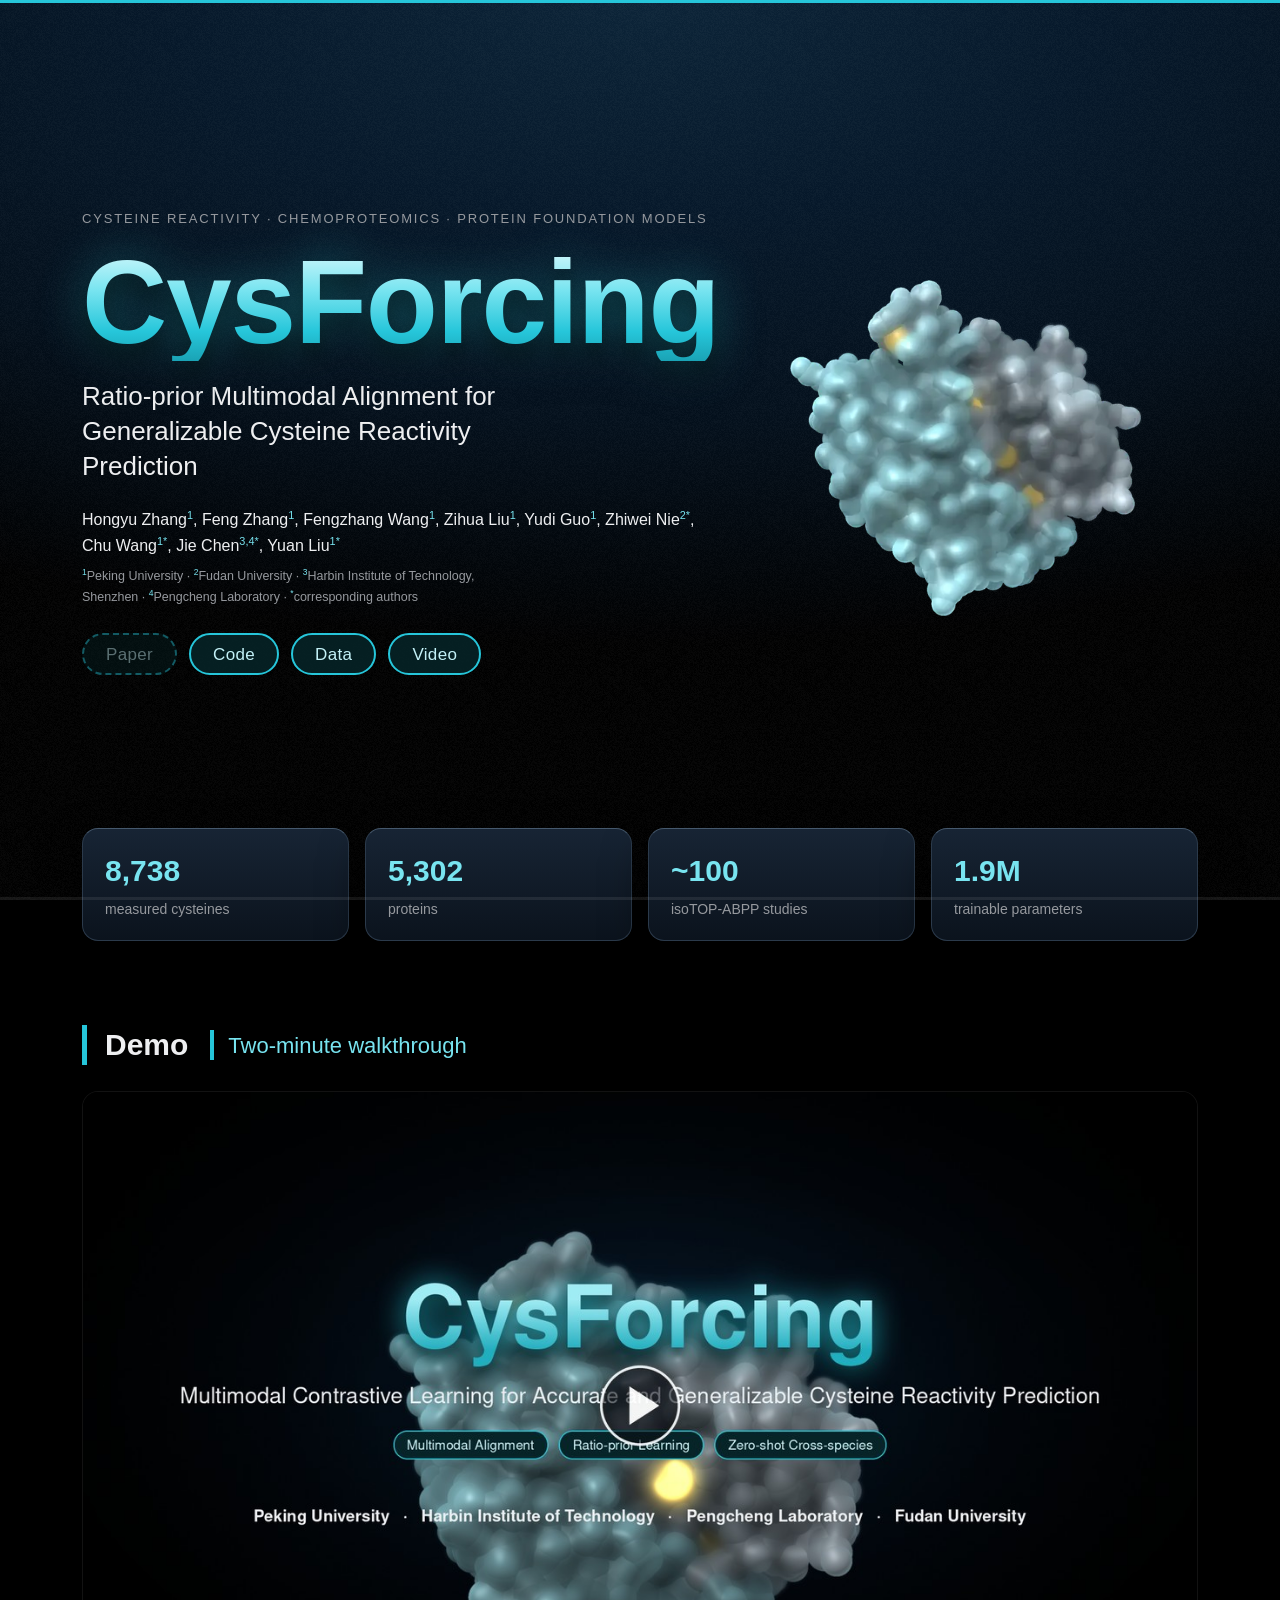
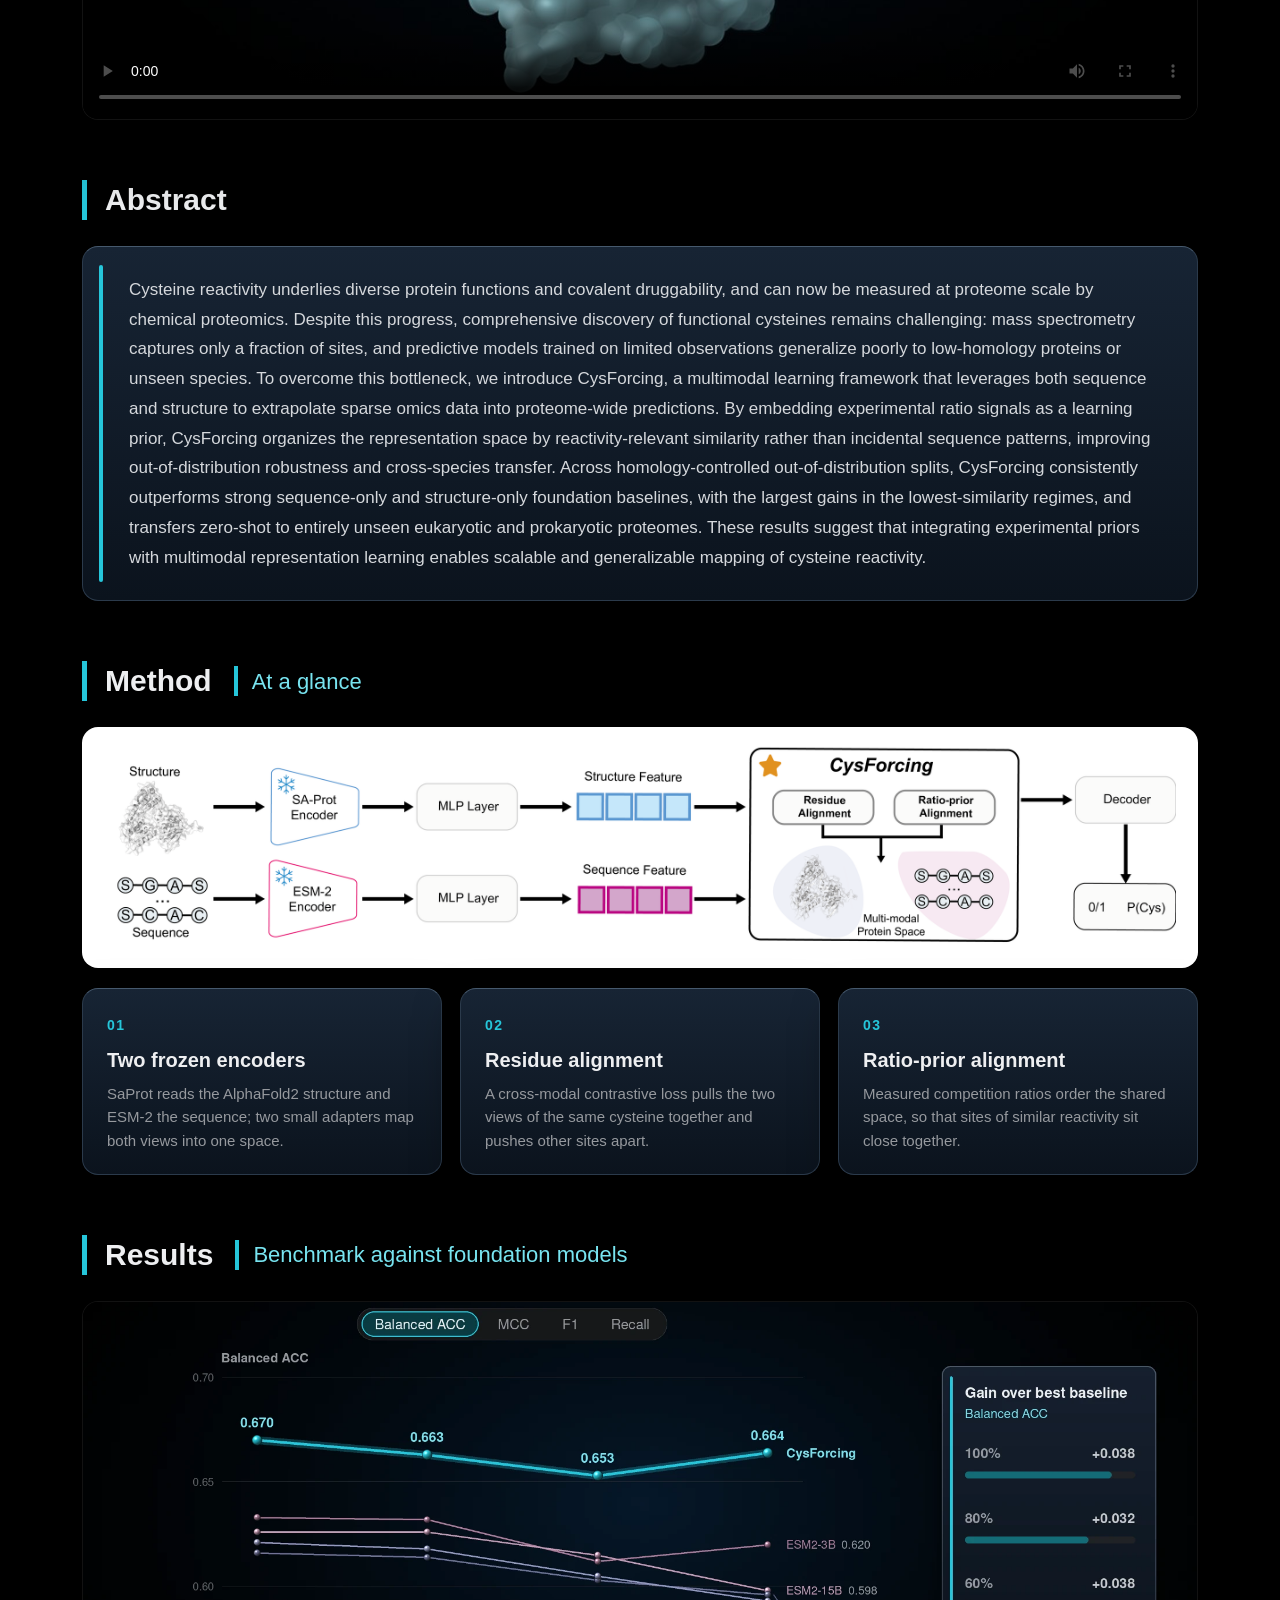
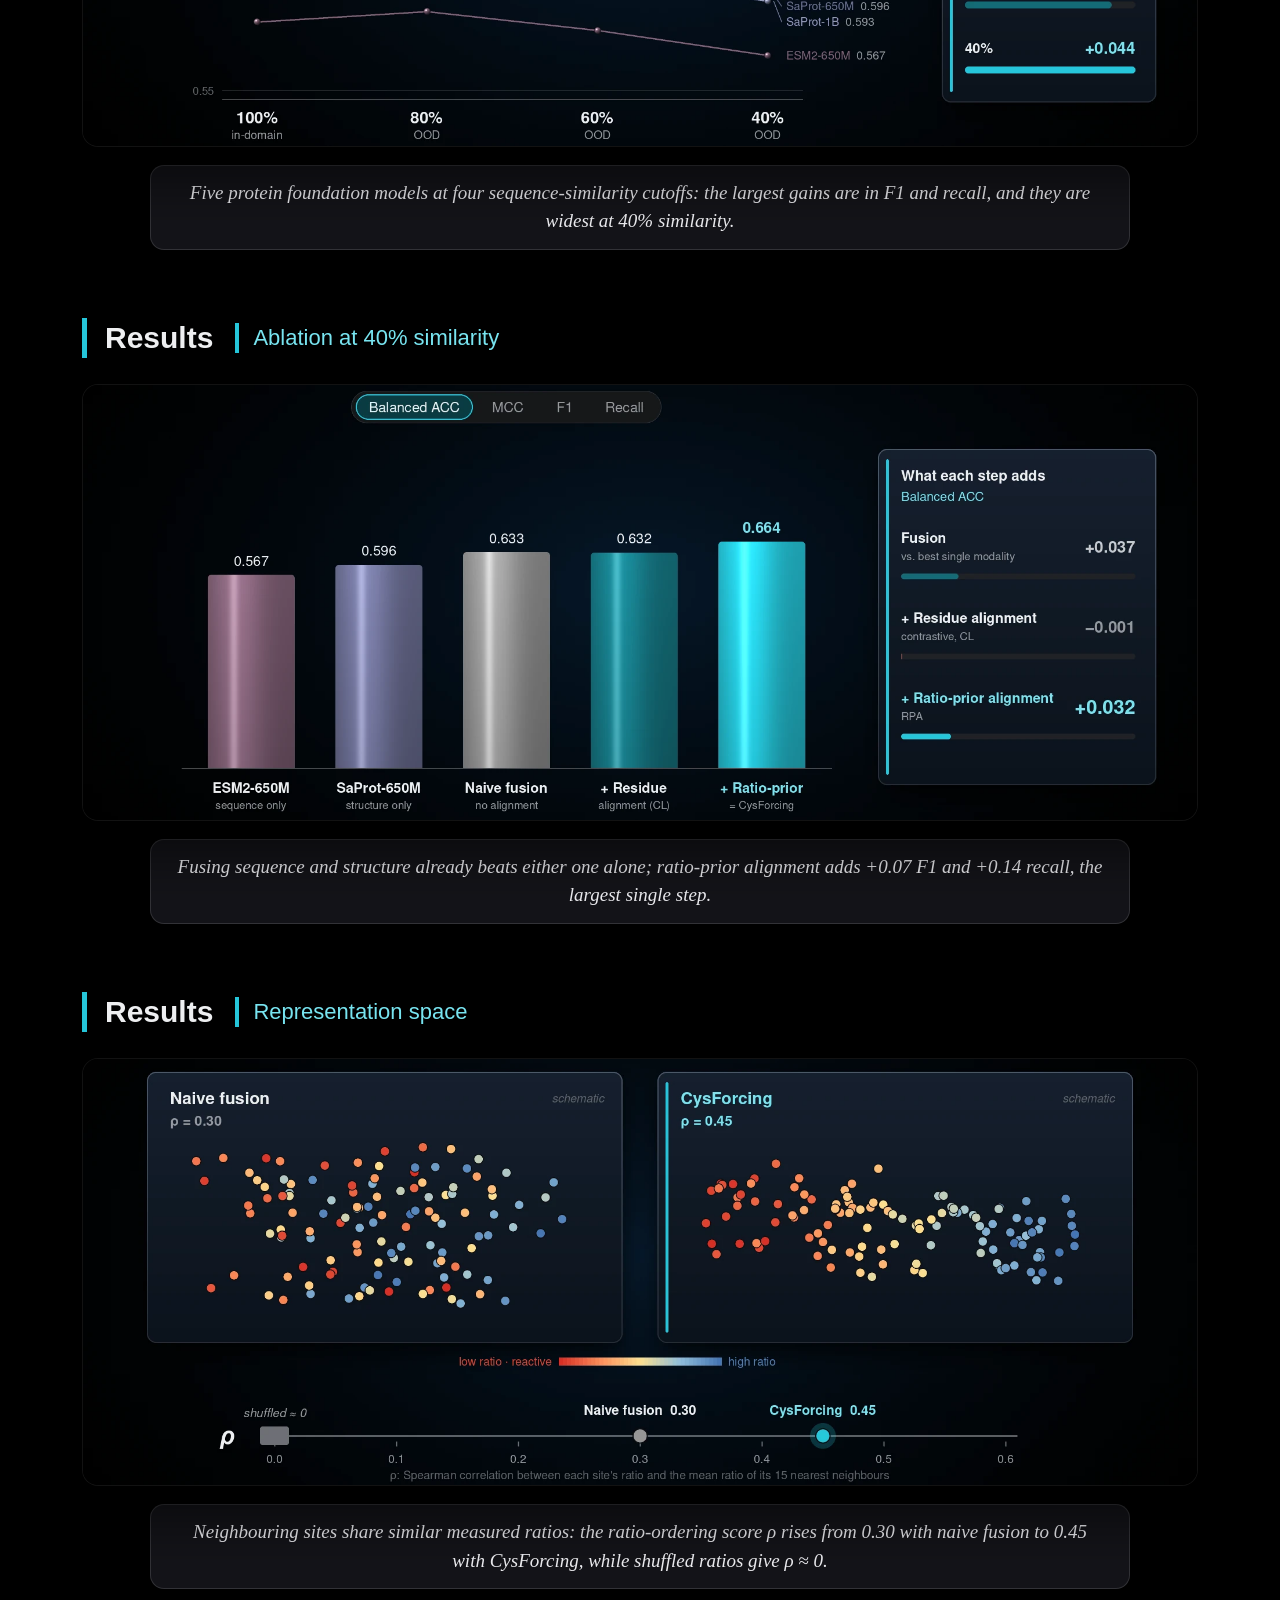
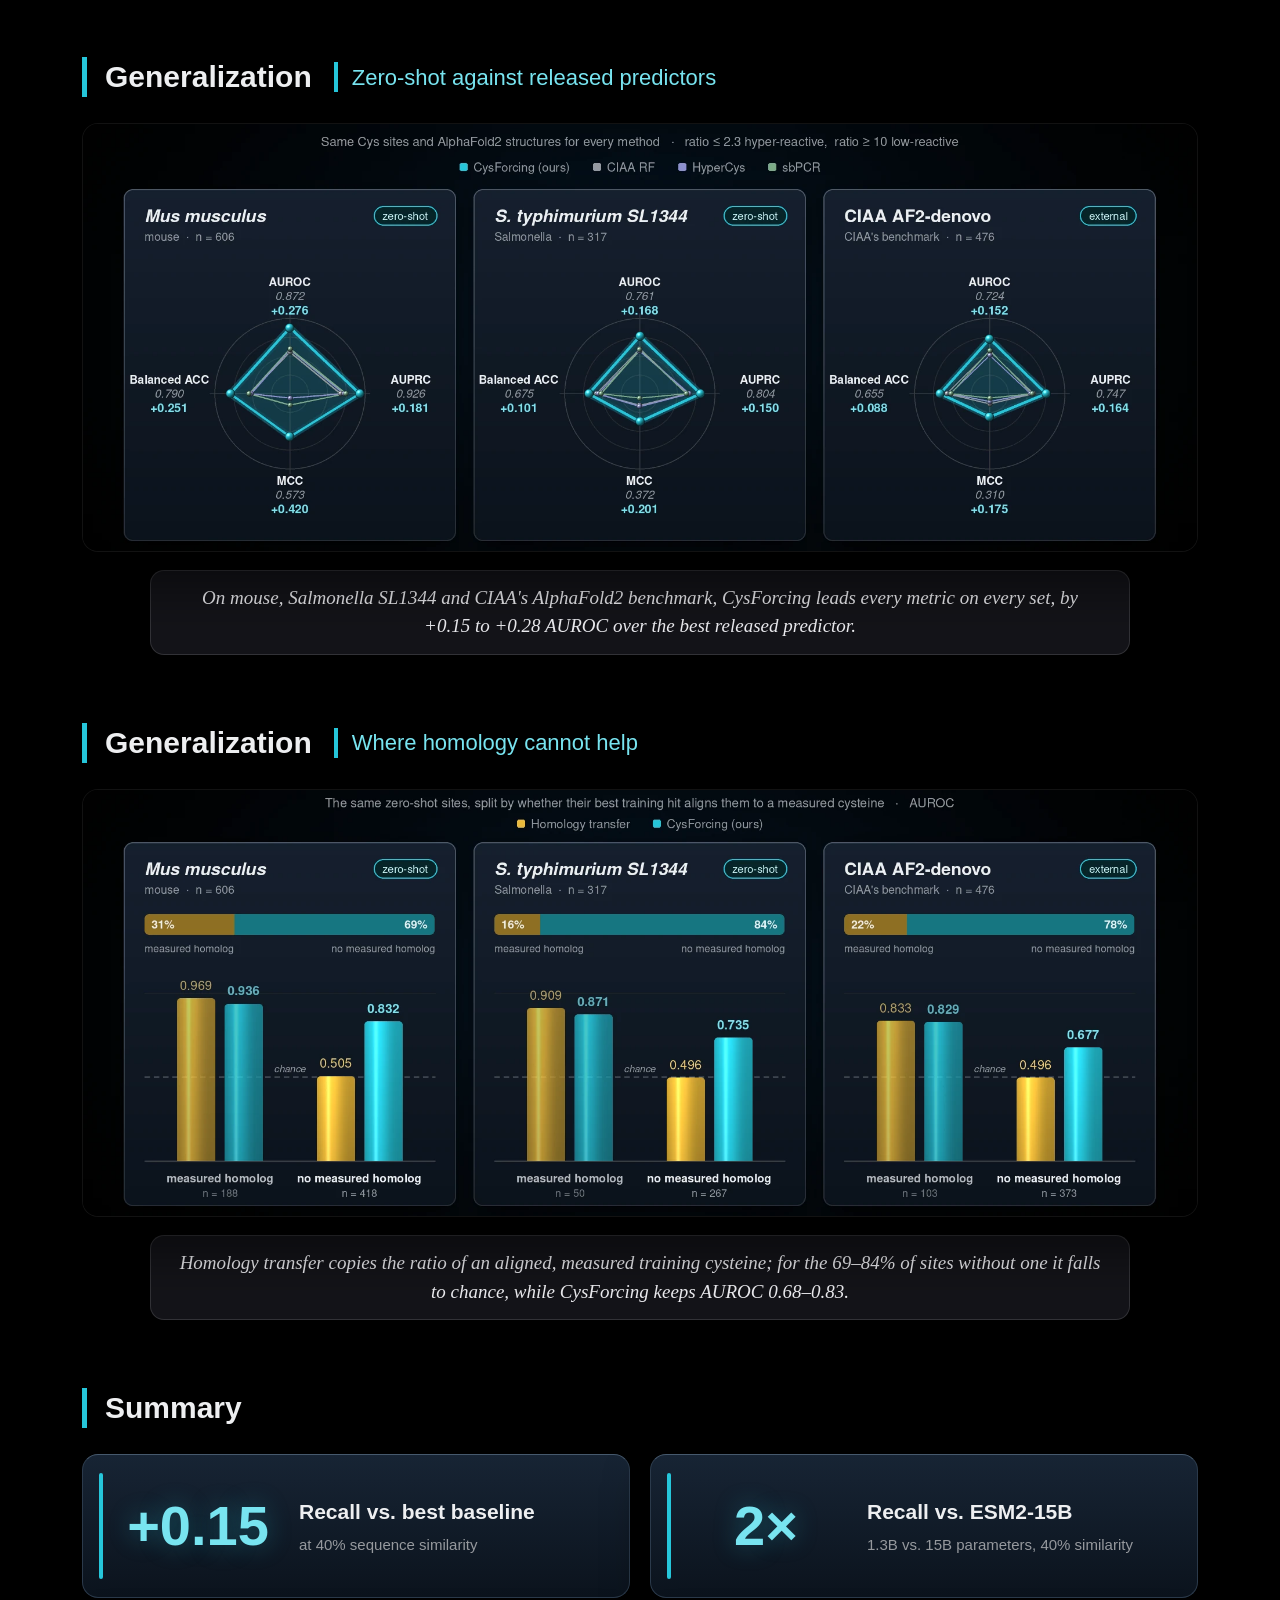
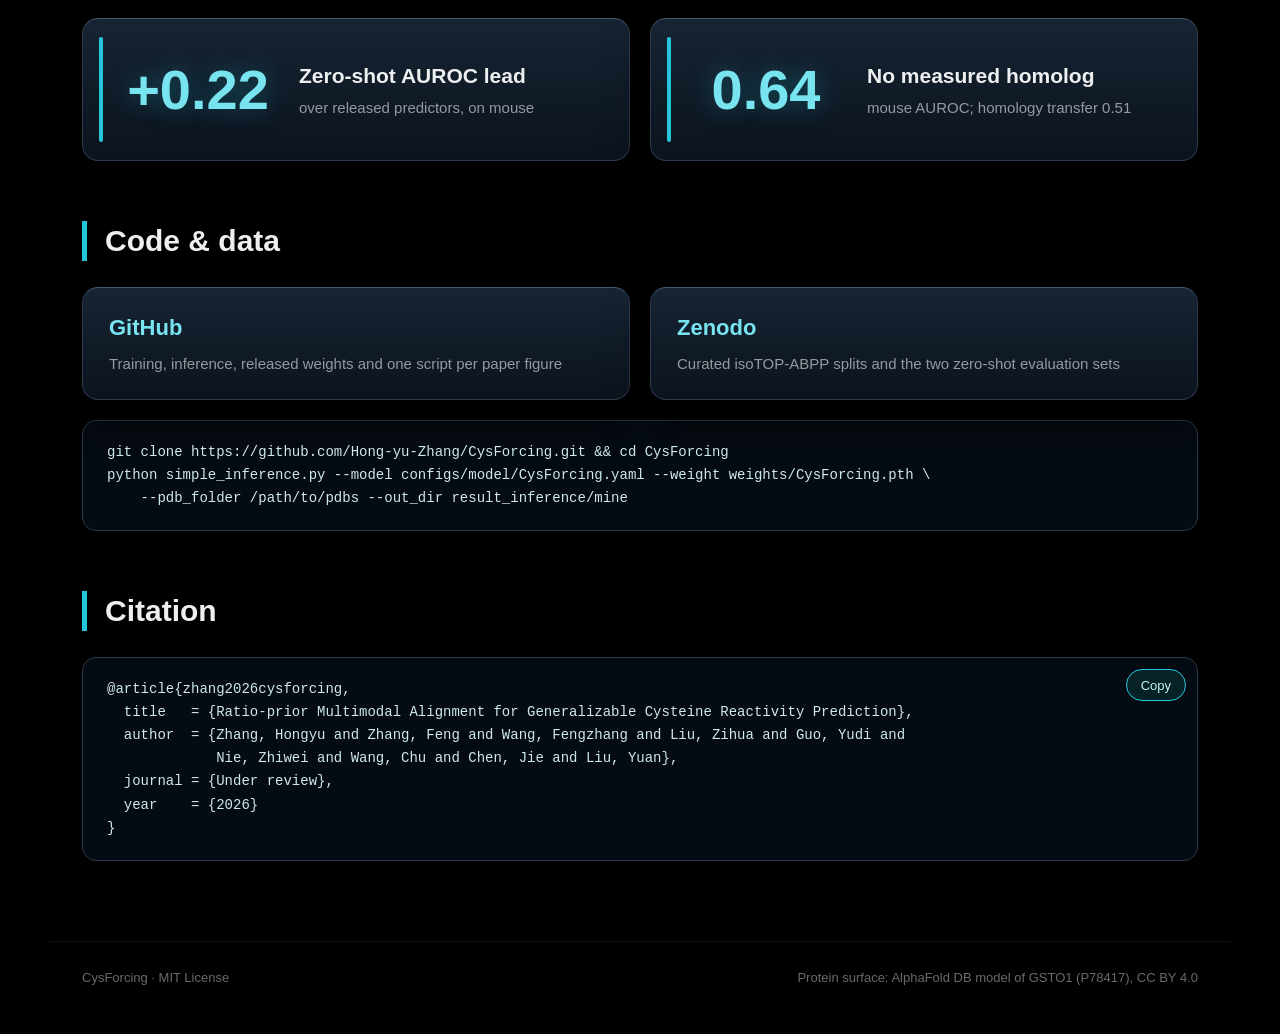
==== docs/index.html @ 42acc259 "Correct measured-site count (8,738) and document AF2 structures archive" ====
<!doctype html>
<html lang="en">
<head>
<meta charset="utf-8">
<meta name="viewport" content="width=device-width, initial-scale=1">
<title>CysForcing · Ratio-prior Multimodal Alignment for Generalizable Cysteine Reactivity Prediction</title>
<meta name="description" content="CysForcing predicts reactive cysteines from sequence and AlphaFold2 structure, using measured isoTOP-ABPP ratios as a prior on the representation space.">
<meta property="og:title" content="CysForcing">
<meta property="og:description" content="Ratio-prior multimodal alignment for generalizable cysteine reactivity prediction.">
<meta property="og:image" content="static/banner.png">
<meta name="theme-color" content="#06182a">
<link rel="icon" href="static/favicon.png">
<link rel="stylesheet" href="style.css">
<script>document.documentElement.classList.add("js")</script>
</head>
<body>
<div class="topline" aria-hidden="true"></div>
<div class="progress" aria-hidden="true"><span id="progress"></span></div>

<header class="hero">
  <div class="hero-text reveal">
    <p class="kicker">Cysteine reactivity · chemoproteomics · protein foundation models</p>
    <h1 class="title">CysForcing</h1>
    <p class="subtitle">Ratio-prior Multimodal Alignment for Generalizable Cysteine Reactivity Prediction</p>
    <p class="authors">Hongyu Zhang<sup>1</sup>, Feng Zhang<sup>1</sup>, Fengzhang Wang<sup>1</sup>, Zihua Liu<sup>1</sup>, Yudi Guo<sup>1</sup>, Zhiwei Nie<sup>2*</sup>, Chu Wang<sup>1*</sup>, Jie Chen<sup>3,4*</sup>, Yuan Liu<sup>1*</sup></p>
    <p class="affils"><sup>1</sup>Peking University · <sup>2</sup>Fudan University · <sup>3</sup>Harbin Institute of Technology, Shenzhen · <sup>4</sup>Pengcheng Laboratory · <sup>*</sup>corresponding authors</p>
    <nav class="pills" aria-label="Links">
      <span class="pill is-soon" title="Coming soon">Paper</span>
      <a class="pill" href="https://github.com/Hong-yu-Zhang/CysForcing">Code</a>
      <a class="pill" href="https://doi.org/10.5281/zenodo.XXXXXXX">Data</a>
      <a class="pill" href="#demo">Video</a>
    </nav>
  </div>
  <figure class="hero-protein">
    <picture>
      <source srcset="static/hero_still.png" media="(prefers-reduced-motion: reduce)">
      <img src="static/hero.webp" width="600" height="600"
           alt="Rotating AlphaFold2 protein surface whose cysteine sites light up one after another">
    </picture>
  </figure>
</header>

<section class="stats reveal" aria-label="Key numbers">
  <div><b>8,738</b><span>measured cysteines</span></div>
  <div><b>5,302</b><span>proteins</span></div>
  <div><b>~100</b><span>isoTOP-ABPP studies</span></div>
  <div><b>1.9M</b><span>trainable parameters</span></div>
</section>

<main>
  <section id="demo" class="block">
    <h2 class="shead"><span>Demo</span><em>Two-minute walkthrough</em></h2>
    <div class="screen reveal">
      <video controls preload="metadata" poster="static/demo_poster.jpg">
        <source src="static/demo.mp4" type="video/mp4">
      </video>
    </div>
  </section>

  <section id="abstract" class="block">
    <h2 class="shead"><span>Abstract</span></h2>
    <div class="panel prose reveal">
      <p>Cysteine reactivity underlies diverse protein functions and covalent druggability, and can now be measured at proteome scale by chemical proteomics. Despite this progress, comprehensive discovery of functional cysteines remains challenging: mass spectrometry captures only a fraction of sites, and predictive models trained on limited observations generalize poorly to low-homology proteins or unseen species. To overcome this bottleneck, we introduce CysForcing, a multimodal learning framework that leverages both sequence and structure to extrapolate sparse omics data into proteome-wide predictions. By embedding experimental ratio signals as a learning prior, CysForcing organizes the representation space by reactivity-relevant similarity rather than incidental sequence patterns, improving out-of-distribution robustness and cross-species transfer. Across homology-controlled out-of-distribution splits, CysForcing consistently outperforms strong sequence-only and structure-only foundation baselines, with the largest gains in the lowest-similarity regimes, and transfers zero-shot to entirely unseen eukaryotic and prokaryotic proteomes. These results suggest that integrating experimental priors with multimodal representation learning enables scalable and generalizable mapping of cysteine reactivity.</p>
    </div>
  </section>

  <section id="method" class="block">
    <h2 class="shead"><span>Method</span><em>At a glance</em></h2>
    <div class="paper-fig reveal"><img src="static/method.png" alt="CysForcing architecture: frozen SaProt and ESM-2 encoders, adapters, residue alignment and ratio-prior alignment, decoder" loading="lazy"></div>
    <div class="steps">
      <div class="panel step reveal"><b>01</b><h3>Two frozen encoders</h3><p>SaProt reads the AlphaFold2 structure and ESM-2 the sequence; two small adapters map both views into one space.</p></div>
      <div class="panel step reveal"><b>02</b><h3>Residue alignment</h3><p>A cross-modal contrastive loss pulls the two views of the same cysteine together and pushes other sites apart.</p></div>
      <div class="panel step reveal"><b>03</b><h3>Ratio-prior alignment</h3><p>Measured competition ratios order the shared space, so that sites of similar reactivity sit close together.</p></div>
    </div>
  </section>

  <section id="results" class="block">
    <h2 class="shead"><span>Results</span><em>Benchmark against foundation models</em></h2>
    <div class="screen tabs reveal" data-auto="4200">
      <img class="on" src="static/fig_bench_bacc.webp" alt="Balanced accuracy of six models at 100, 80, 60 and 40 percent similarity">
      <img src="static/fig_bench_mcc.webp" alt="MCC of six models at four similarity cutoffs">
      <img src="static/fig_bench_f1.webp" alt="F1 of six models at four similarity cutoffs">
      <img src="static/fig_bench_recall.webp" alt="Recall of six models at four similarity cutoffs">
      <button style="left:25.02%;width:10.54%;top:2.09%;height:5.75%" aria-label="Show balanced accuracy"></button>
      <button style="left:36.08%;width:5.23%;top:2.09%;height:5.75%" aria-label="Show MCC"></button>
      <button style="left:41.83%;width:3.85%;top:2.09%;height:5.75%" aria-label="Show F1"></button>
      <button style="left:46.20%;width:5.87%;top:2.09%;height:5.75%" aria-label="Show recall"></button>
    </div>
    <p class="caption reveal">Five protein foundation models at four sequence-similarity cutoffs: the largest gains are in F1 and recall, and they are widest at 40% similarity.</p>

    <h2 class="shead"><span>Results</span><em>Ablation at 40% similarity</em></h2>
    <div class="screen tabs reveal" data-auto="4200">
      <img class="on" src="static/fig_abl_steps_bacc.webp" alt="Ablation, balanced accuracy">
      <img src="static/fig_abl_steps_mcc.webp" alt="Ablation, MCC">
      <img src="static/fig_abl_steps_f1.webp" alt="Ablation, F1">
      <img src="static/fig_abl_steps_recall.webp" alt="Ablation, recall">
      <button style="left:24.50%;width:10.54%;top:2.13%;height:5.87%" aria-label="Show balanced accuracy"></button>
      <button style="left:35.56%;width:5.23%;top:2.13%;height:5.87%" aria-label="Show MCC"></button>
      <button style="left:41.30%;width:3.85%;top:2.13%;height:5.87%" aria-label="Show F1"></button>
      <button style="left:45.68%;width:5.87%;top:2.13%;height:5.87%" aria-label="Show recall"></button>
    </div>
    <p class="caption reveal">Fusing sequence and structure already beats either one alone; ratio-prior alignment adds +0.07 F1 and +0.14 recall, the largest single step.</p>

    <h2 class="shead"><span>Results</span><em>Representation space</em></h2>
    <div class="screen reveal"><img src="static/fig_latent.webp" alt="Schematic latent spaces of naive fusion and CysForcing coloured by reactivity ratio, with the ratio-ordering score" loading="lazy"></div>
    <p class="caption reveal">Neighbouring sites share similar measured ratios: the ratio-ordering score ρ rises from 0.30 with naive fusion to 0.45 with CysForcing, while shuffled ratios give ρ ≈ 0.</p>

    <h2 class="shead"><span>Generalization</span><em>Zero-shot against released predictors</em></h2>
    <div class="screen reveal"><img src="static/fig_zs_radar.webp" alt="Radar plots of AUROC, AUPRC, MCC and balanced accuracy for CysForcing, CIAA RF, HyperCys and sbPCR on three zero-shot sets" loading="lazy"></div>
    <p class="caption reveal">On mouse, Salmonella SL1344 and CIAA's AlphaFold2 benchmark, CysForcing leads every metric on every set, by +0.15 to +0.28 AUROC over the best released predictor.</p>

    <h2 class="shead"><span>Generalization</span><em>Where homology cannot help</em></h2>
    <div class="screen reveal"><img src="static/fig_zs_homology.webp" alt="AUROC of homology transfer and CysForcing on sites with and without a measured homolog" loading="lazy"></div>
    <p class="caption reveal">Homology transfer copies the ratio of an aligned, measured training cysteine; for the 69–84% of sites without one it falls to chance, while CysForcing keeps AUROC 0.68–0.83.</p>

    <h2 class="shead"><span>Summary</span></h2>
    <div class="cards">
      <div class="panel card reveal"><b data-to="0.20" data-dec="2" data-pre="+">+0.20</b><div><h3>Recall vs. best baseline</h3><p>at 40% sequence similarity</p></div></div>
      <div class="panel card reveal"><b data-to="2" data-dec="0" data-post="×">2×</b><div><h3>Recall vs. ESM2-15B</h3><p>1.3B vs. 15B parameters, 40% similarity</p></div></div>
      <div class="panel card reveal"><b data-to="0.28" data-dec="2" data-pre="+">+0.28</b><div><h3>Zero-shot AUROC lead</h3><p>over released predictors, on mouse</p></div></div>
      <div class="panel card reveal"><b data-to="0.83" data-dec="2">0.83</b><div><h3>No measured homolog</h3><p>mouse AUROC; homology transfer 0.51</p></div></div>
    </div>
  </section>

  <section id="code" class="block">
    <h2 class="shead"><span>Code &amp; data</span></h2>
    <div class="links">
      <a class="panel link reveal" href="https://github.com/Hong-yu-Zhang/CysForcing"><b>GitHub</b><span>Training, inference, released weights and one script per paper figure</span></a>
      <a class="panel link reveal" href="https://doi.org/10.5281/zenodo.XXXXXXX"><b>Zenodo</b><span>Curated isoTOP-ABPP splits and the two zero-shot evaluation sets</span></a>
    </div>
    <pre class="code reveal"><code>git clone https://github.com/Hong-yu-Zhang/CysForcing.git &amp;&amp; cd CysForcing
python simple_inference.py --model configs/model/CysForcing.yaml --weight weights/CysForcing.pth \
    --pdb_folder /path/to/pdbs --out_dir result_inference/mine</code></pre>
  </section>

  <section id="citation" class="block">
    <h2 class="shead"><span>Citation</span></h2>
    <div class="bib reveal">
      <button class="copy" type="button" data-copy="#bibtex">Copy</button>
<pre id="bibtex">@article{zhang2026cysforcing,
  title   = {Ratio-prior Multimodal Alignment for Generalizable Cysteine Reactivity Prediction},
  author  = {Zhang, Hongyu and Zhang, Feng and Wang, Fengzhang and Liu, Zihua and Guo, Yudi and
             Nie, Zhiwei and Wang, Chu and Chen, Jie and Liu, Yuan},
  journal = {Under review},
  year    = {2026}
}</pre>
    </div>
  </section>
</main>

<footer class="foot">
  <span>CysForcing · MIT License</span>
  <span>Protein surface: AlphaFold DB model of GSTO1 (P78417), CC BY 4.0</span>
</footer>

<script src="main.js"></script>
</body>
</html>
---- docs/style.css ----
:root {
  --accent: #26c6da;
  --accent-hi: #78e4f0;
  --stage: #06182a;
  --panel-top: #172434;
  --panel-bot: #0b131d;
  --line: #2b3a4b;
  --line-hi: #46596d;
  --white: #eeeff1;
  --gray: #96999e;
  --gray-d: #66696e;
  --sans: "Helvetica Neue", Helvetica, Arial, "Nimbus Sans", sans-serif;
  --serif: Georgia, Gelasio, "Times New Roman", serif;
  --mono: ui-monospace, SFMono-Regular, Menlo, Consolas, monospace;
  --maxw: 1180px;
}

* { box-sizing: border-box; }
html { scroll-behavior: smooth; }
body {
  margin: 0;
  color: var(--white);
  font: 17px/1.6 var(--sans);
  background: #000 radial-gradient(130% 85% at 50% 0%, #0c2438 0%, var(--stage) 28%, #04101c 55%, #000 85%) fixed;
  -webkit-font-smoothing: antialiased;
}
body::before {   /* grain, as the video dithers its gradients */
  content: "";
  position: fixed;
  inset: 0;
  pointer-events: none;
  background: url(static/grain.png);
  opacity: .35;
}
a { color: var(--accent-hi); }

.topline { position: fixed; top: 0; left: 0; right: 0; height: 3px; background: var(--accent); z-index: 20; }
.progress { position: fixed; left: 0; right: 0; bottom: 0; height: 3px; background: rgba(255, 255, 255, .08); z-index: 20; }
.progress span { display: block; width: 0; height: 100%; background: var(--accent); }

/* ------------------------------------------------------------------ hero */
.hero {
  position: relative;
  max-width: var(--maxw);
  min-height: 92vh;
  margin: 0 auto;
  padding: 96px 32px 40px;
  display: grid;
  grid-template-columns: 1fr 1.12fr;
  align-items: center;
  gap: 24px;
}
.kicker { margin: 0 0 14px; color: var(--gray); font-size: 13px; letter-spacing: .14em; text-transform: uppercase; }
.title {
  margin: 0;
  font-size: clamp(46px, 13vw, 118px);
  line-height: 1;
  font-weight: 700;
  letter-spacing: -.01em;
  background: linear-gradient(180deg, #c9f6fb 8%, var(--accent-hi) 40%, var(--accent) 75%, #1aa3b5 100%);
  -webkit-background-clip: text;
  background-clip: text;
  color: transparent;
  filter: drop-shadow(0 0 22px rgba(38, 198, 218, .45)) drop-shadow(0 12px 10px rgba(0, 0, 0, .8));
}
.subtitle { max-width: 34ch; margin: 18px 0 22px; font-size: clamp(20px, 2.1vw, 26px); line-height: 1.35; }
.authors { margin: 0 0 8px; font-size: 16px; }
.authors sup, .affils sup { color: var(--accent-hi); font-size: .68em; }
.affils { max-width: 62ch; margin: 0 0 26px; color: var(--gray); font-size: 12.5px; line-height: 1.55; }
.pills { display: flex; flex-wrap: wrap; gap: 12px; }
.pill {
  display: inline-flex;
  align-items: center;
  height: 42px;
  padding: 0 22px;
  border: 2px solid var(--accent);
  border-radius: 21px;
  background: rgba(7, 37, 41, .85);
  color: #c3f1f7;
  font-weight: 500;
  letter-spacing: .02em;
  text-decoration: none;
  transition: background .25s, box-shadow .25s, transform .25s;
}
.pill:hover { background: rgba(38, 198, 218, .18); box-shadow: 0 0 22px rgba(38, 198, 218, .35); transform: translateY(-1px); }
.pill.is-soon { opacity: .45; border-style: dashed; cursor: default; }
.pill.is-soon:hover { background: rgba(7, 37, 41, .85); box-shadow: none; transform: none; }
.hero-protein { margin: 0; }
.hero-protein img { display: block; width: 100%; height: auto; }

.stats {
  position: relative;
  max-width: var(--maxw);
  margin: 0 auto 24px;
  padding: 0 32px;
  display: grid;
  grid-template-columns: repeat(4, 1fr);
  gap: 16px;
}
.stats div, .panel {
  border: 1px solid var(--line);
  border-top-color: var(--line-hi);
  border-radius: 16px;
  background: linear-gradient(180deg, var(--panel-top), var(--panel-bot));
  box-shadow: 0 22px 44px rgba(0, 0, 0, .55);
}
.stats div { padding: 18px 22px; }
.stats b { display: block; color: var(--accent-hi); font-size: 30px; }
.stats span { color: var(--gray); font-size: 14px; }

/* ------------------------------------------------------------------ sections */
main { position: relative; max-width: var(--maxw); margin: 0 auto; padding: 0 32px 80px; }
.block { padding-top: 56px; }
.shead { display: flex; align-items: center; margin: 64px 0 22px; font-size: 30px; font-weight: 700; }
.block > .shead:first-child { margin-top: 0; }
.shead::before { content: ""; width: 5px; height: 40px; margin-right: 18px; background: var(--accent); }
.shead em { display: flex; align-items: center; color: var(--accent-hi); font-size: 22px; font-style: normal; font-weight: 500; }
.shead em::before { content: ""; width: 4px; height: 30px; margin: 0 14px 0 22px; background: var(--accent); }

.screen {
  position: relative;
  overflow: hidden;
  border: 1px solid rgba(255, 255, 255, .07);
  border-radius: 16px;
  background: #000;
  box-shadow: 0 30px 60px rgba(0, 0, 0, .6);
}
.screen video, .screen img { display: block; width: 100%; height: auto; }
.tabs { display: grid; }
.tabs img { grid-area: 1 / 1; opacity: 0; transition: opacity .6s ease; }
.tabs img.on { opacity: 1; }
.tabs button { position: absolute; padding: 0; border: 0; border-radius: 22px; background: transparent; cursor: pointer; }
.tabs button:hover { box-shadow: inset 0 0 0 2px rgba(120, 228, 240, .55); }
.tabs button:focus-visible { outline: 2px solid var(--accent-hi); outline-offset: 2px; }

.caption {
  width: fit-content;
  max-width: 980px;
  margin: 18px auto 0;
  padding: 13px 26px;
  border: 1px solid rgba(255, 255, 255, .13);
  border-radius: 14px;
  background: rgba(24, 24, 30, .84);
  color: #f0f0f4;
  font: italic 19px/1.5 var(--serif);
  text-align: center;
}

.prose { position: relative; padding: 28px 34px 28px 46px; }
.prose::before, .card::before {
  content: "";
  position: absolute;
  left: 16px;
  top: 18px;
  bottom: 18px;
  width: 4px;
  border-radius: 2px;
  background: var(--accent);
}
.prose p { margin: 0; color: #d5d8dc; line-height: 1.75; }

.paper-fig { padding: 18px 22px; border-radius: 16px; background: #fff; box-shadow: 0 30px 60px rgba(0, 0, 0, .6); }
.paper-fig img { display: block; width: 100%; }
.steps { display: grid; grid-template-columns: repeat(3, 1fr); gap: 18px; margin-top: 20px; }
.step { padding: 22px 24px; }
.step b { color: var(--accent); font-size: 14px; letter-spacing: .1em; }
.step h3 { margin: 6px 0; font-size: 20px; }
.step p { margin: 0; color: var(--gray); font-size: 15px; line-height: 1.55; }

.cards { display: grid; grid-template-columns: repeat(2, 1fr); gap: 20px; }
.card { position: relative; display: flex; align-items: center; gap: 26px; padding: 26px 30px 26px 40px; }
.card > b { min-width: 150px; color: var(--accent-hi); font-size: 56px; text-align: center; text-shadow: 0 0 24px rgba(38, 198, 218, .35); }
.card h3 { margin: 0 0 4px; font-size: 21px; }
.card p { margin: 0; color: var(--gray); font-size: 15px; }

.links { display: grid; grid-template-columns: repeat(2, 1fr); gap: 20px; }
.link { display: block; padding: 22px 26px; color: inherit; text-decoration: none; transition: transform .25s, box-shadow .25s, border-color .25s; }
.link:hover { border-color: var(--accent); transform: translateY(-2px); box-shadow: 0 26px 50px rgba(0, 0, 0, .6), 0 0 26px rgba(38, 198, 218, .18); }
.link b { display: block; margin-bottom: 4px; color: var(--accent-hi); font-size: 22px; }
.link span { color: var(--gray); font-size: 15px; }
.code, .bib pre {
  margin: 20px 0 0;
  padding: 20px 24px;
  overflow-x: auto;
  border: 1px solid var(--line);
  border-radius: 14px;
  background: #050b12;
  color: #cfe9ee;
  font: 14px/1.65 var(--mono);
}
.bib { position: relative; }
.bib pre { margin: 0; }
.copy {
  position: absolute;
  top: 12px;
  right: 12px;
  height: 32px;
  padding: 0 14px;
  border: 1px solid var(--accent);
  border-radius: 16px;
  background: rgba(7, 37, 41, .9);
  color: #c3f1f7;
  font: 500 13px var(--sans);
  cursor: pointer;
}
.copy.done { background: var(--accent); color: #032027; }

.foot {
  position: relative;
  max-width: var(--maxw);
  margin: 0 auto;
  padding: 26px 32px 46px;
  display: flex;
  flex-wrap: wrap;
  justify-content: space-between;
  gap: 16px;
  border-top: 1px solid rgba(255, 255, 255, .06);
  color: var(--gray-d);
  font-size: 13px;
}

/* ------------------------------------------------------------------ motion */
.js .reveal { opacity: 0; transform: translateY(24px); transition: opacity .8s cubic-bezier(.2, .7, .2, 1), transform .8s cubic-bezier(.2, .7, .2, 1); }
.js .reveal.in { opacity: 1; transform: none; }
@media (prefers-reduced-motion: reduce) {
  html { scroll-behavior: auto; }
  .js .reveal { opacity: 1; transform: none; transition: none; }
}

/* ------------------------------------------------------------------ narrow screens */
@media (max-width: 900px) {
  .hero { grid-template-columns: 1fr; min-height: auto; padding: 64px 20px 32px; }
  .stats, main { padding-left: 20px; padding-right: 20px; }
  .hero-protein { order: -1; width: 100%; max-width: 440px; margin: 0 auto; }
  .stats { grid-template-columns: repeat(2, 1fr); }
  .steps, .cards, .links { grid-template-columns: 1fr; }
  .shead { flex-wrap: wrap; font-size: 24px; }
  .shead em { font-size: 17px; }
  .card > b { min-width: 110px; font-size: 44px; }
  .caption { font-size: 16px; }
}
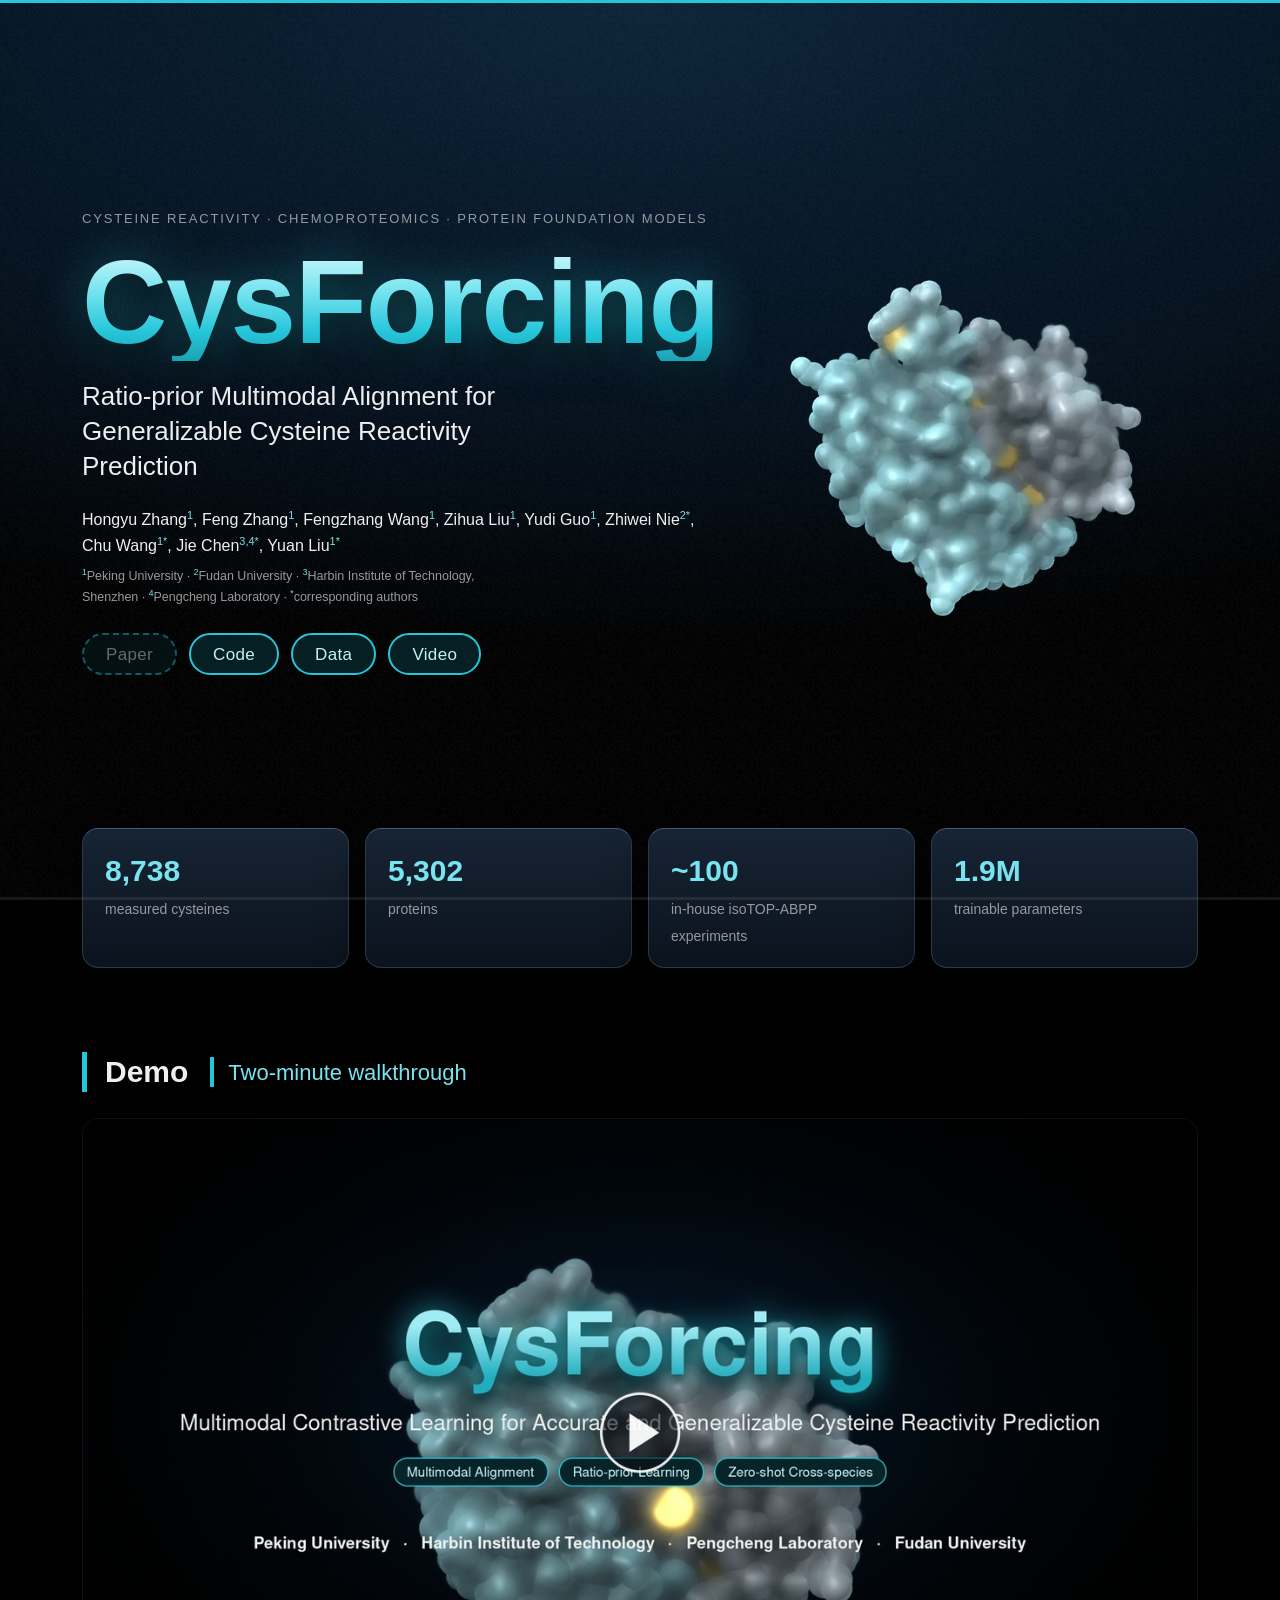
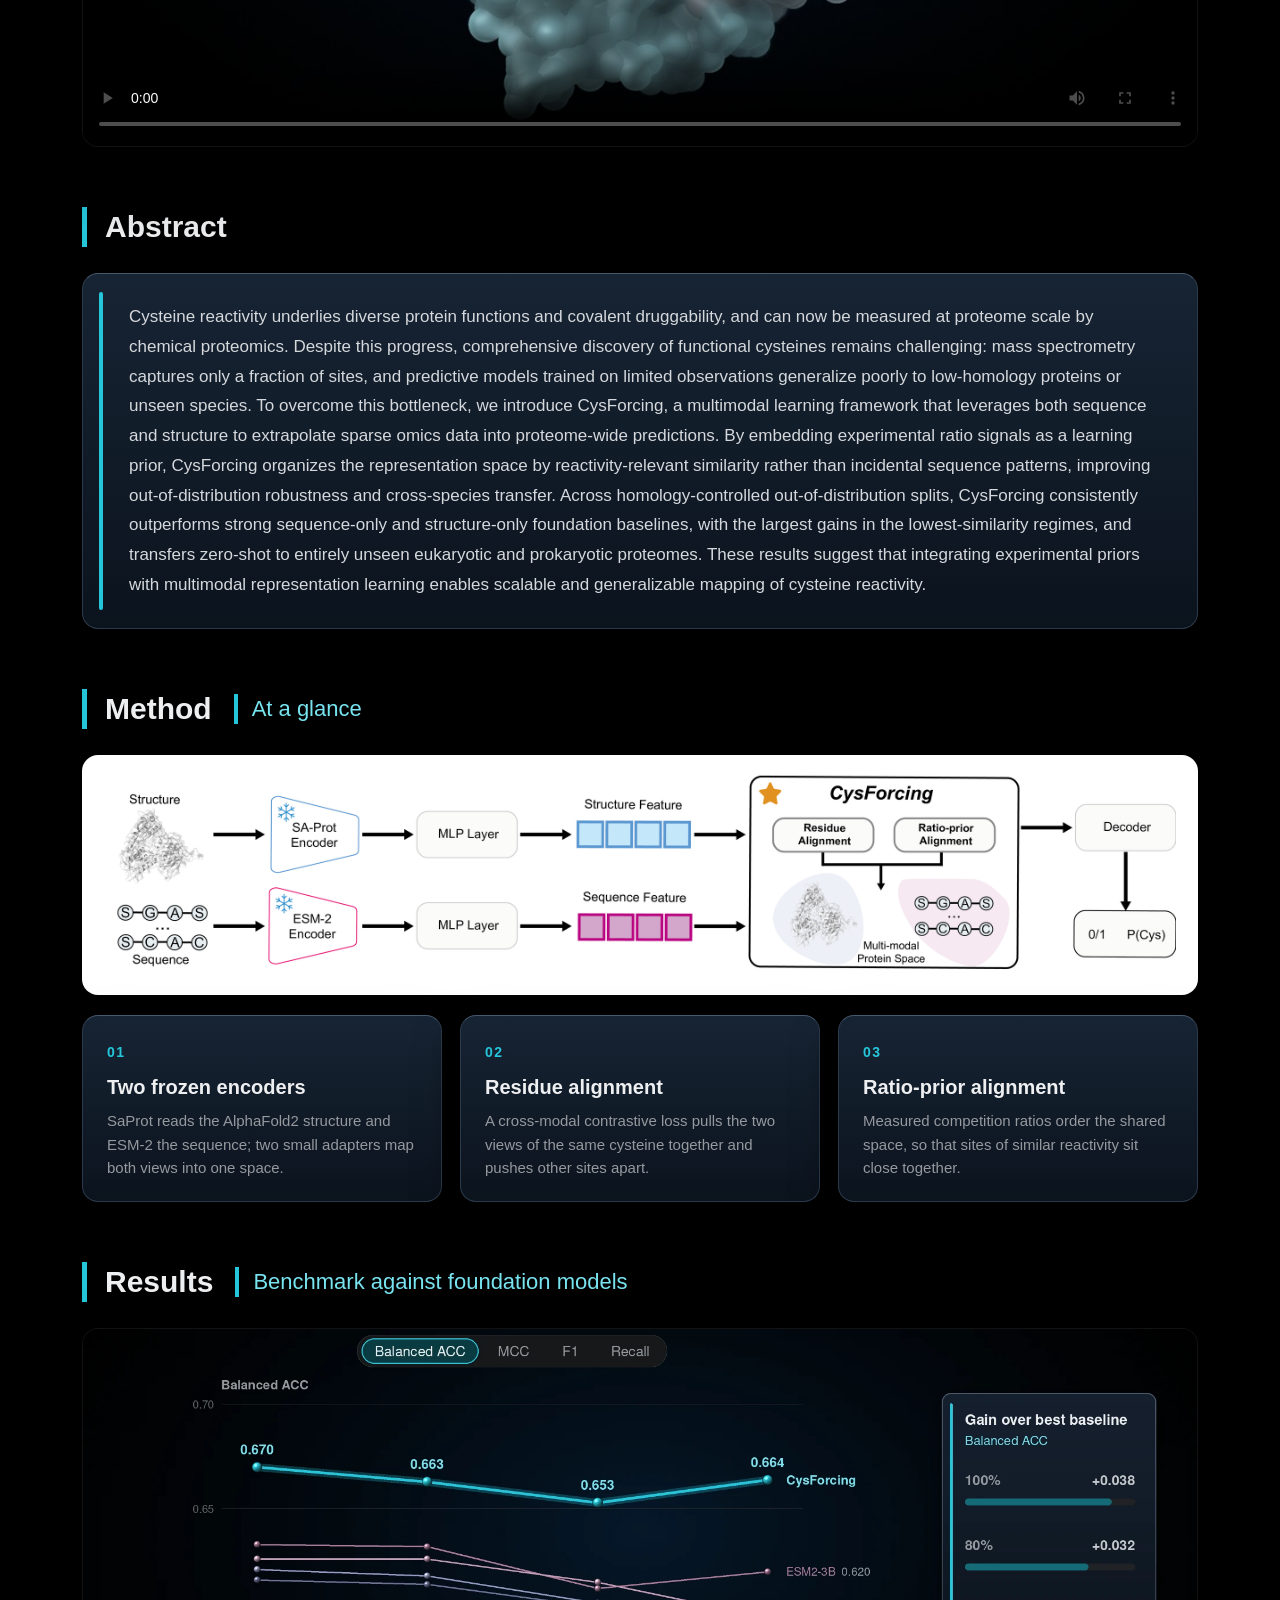
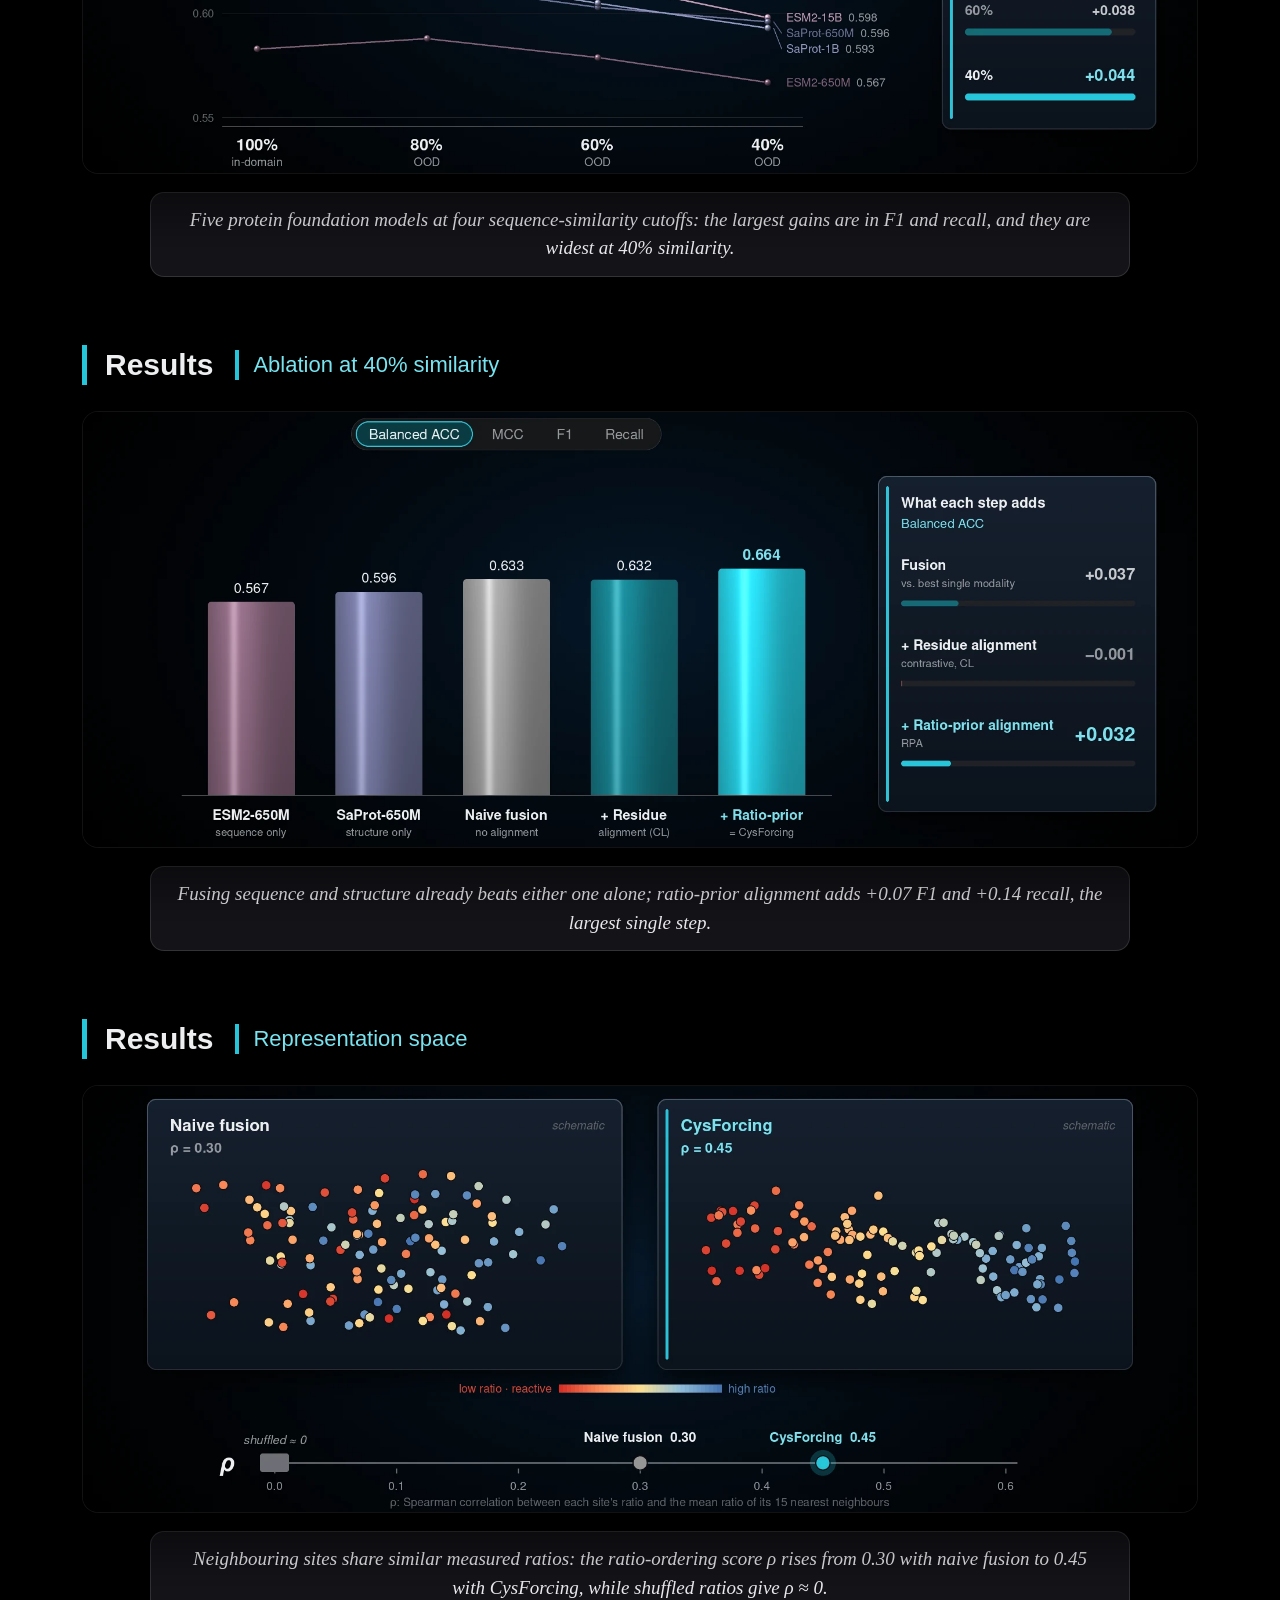
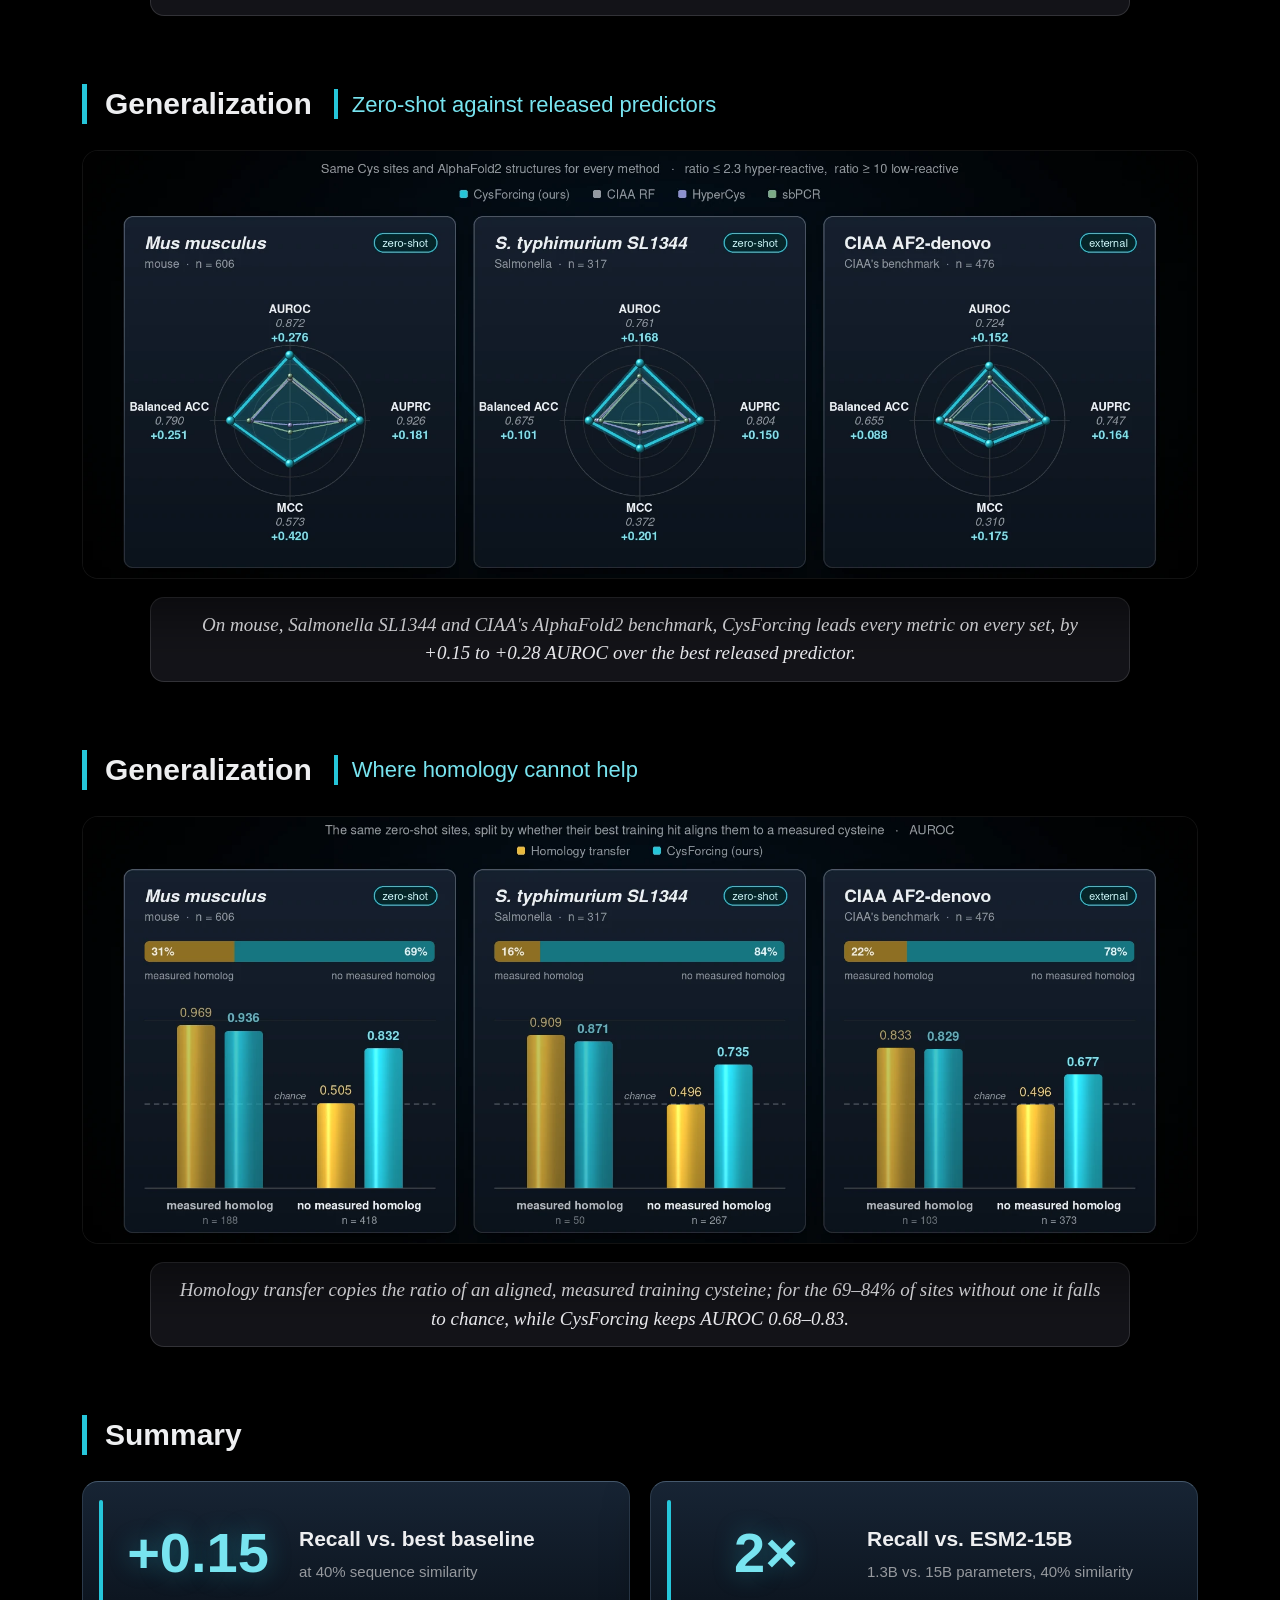
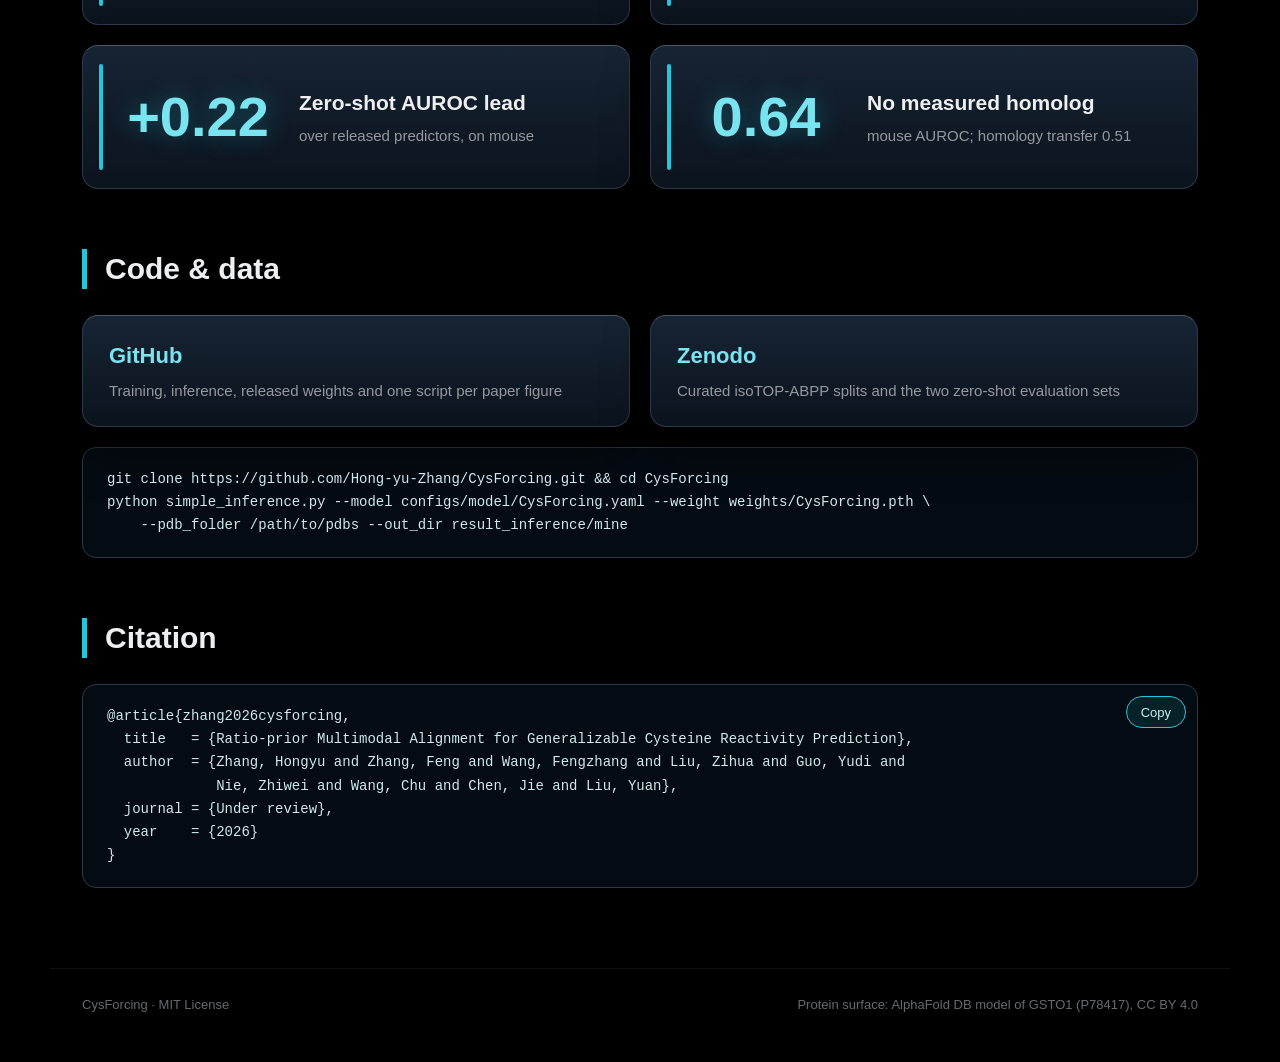
==== commit 3af74ad1: "Clarify data provenance: in-house splits vs public OOD measurements" ====
--- a/docs/index.html
+++ b/docs/index.html
@@ -43,7 +43,7 @@
 <section class="stats reveal" aria-label="Key numbers">
   <div><b>8,738</b><span>measured cysteines</span></div>
   <div><b>5,302</b><span>proteins</span></div>
-  <div><b>~100</b><span>isoTOP-ABPP studies</span></div>
+  <div><b>~100</b><span>in-house isoTOP-ABPP experiments</span></div>
   <div><b>1.9M</b><span>trainable parameters</span></div>
 </section>
 
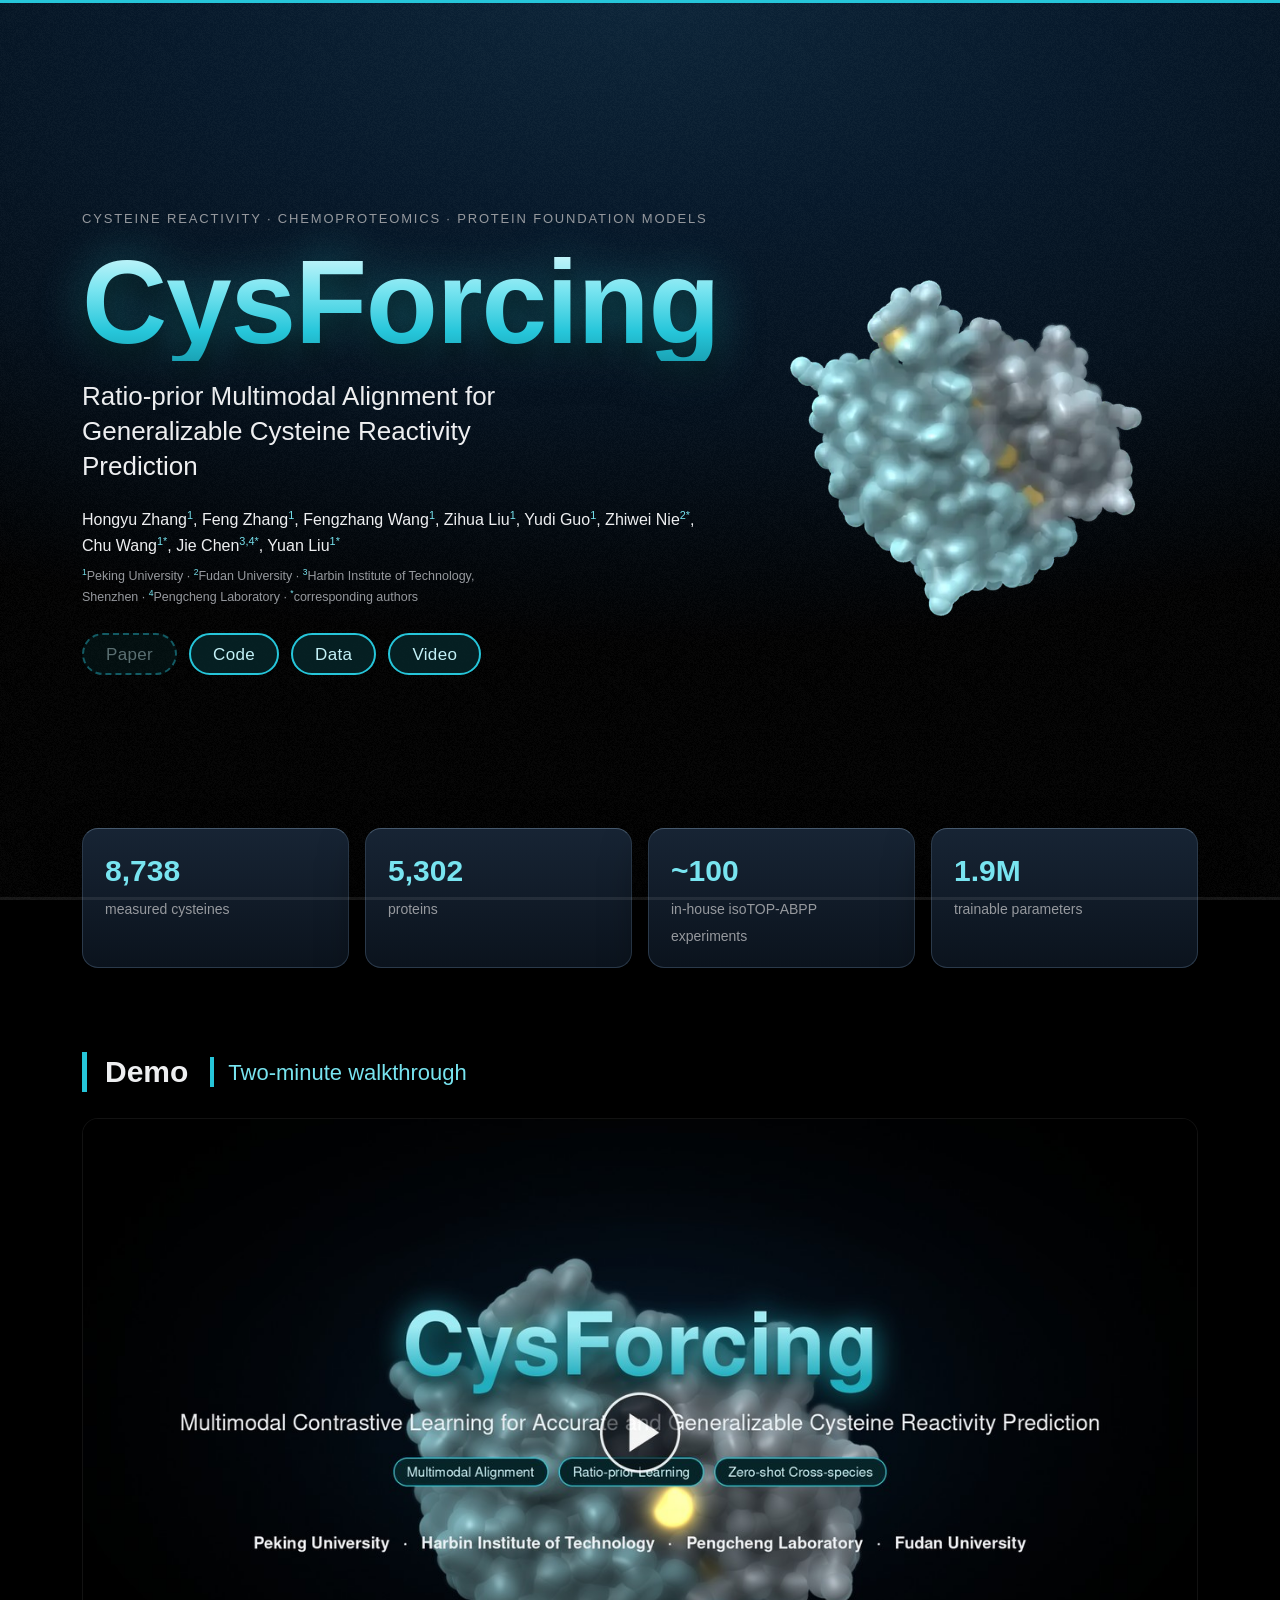
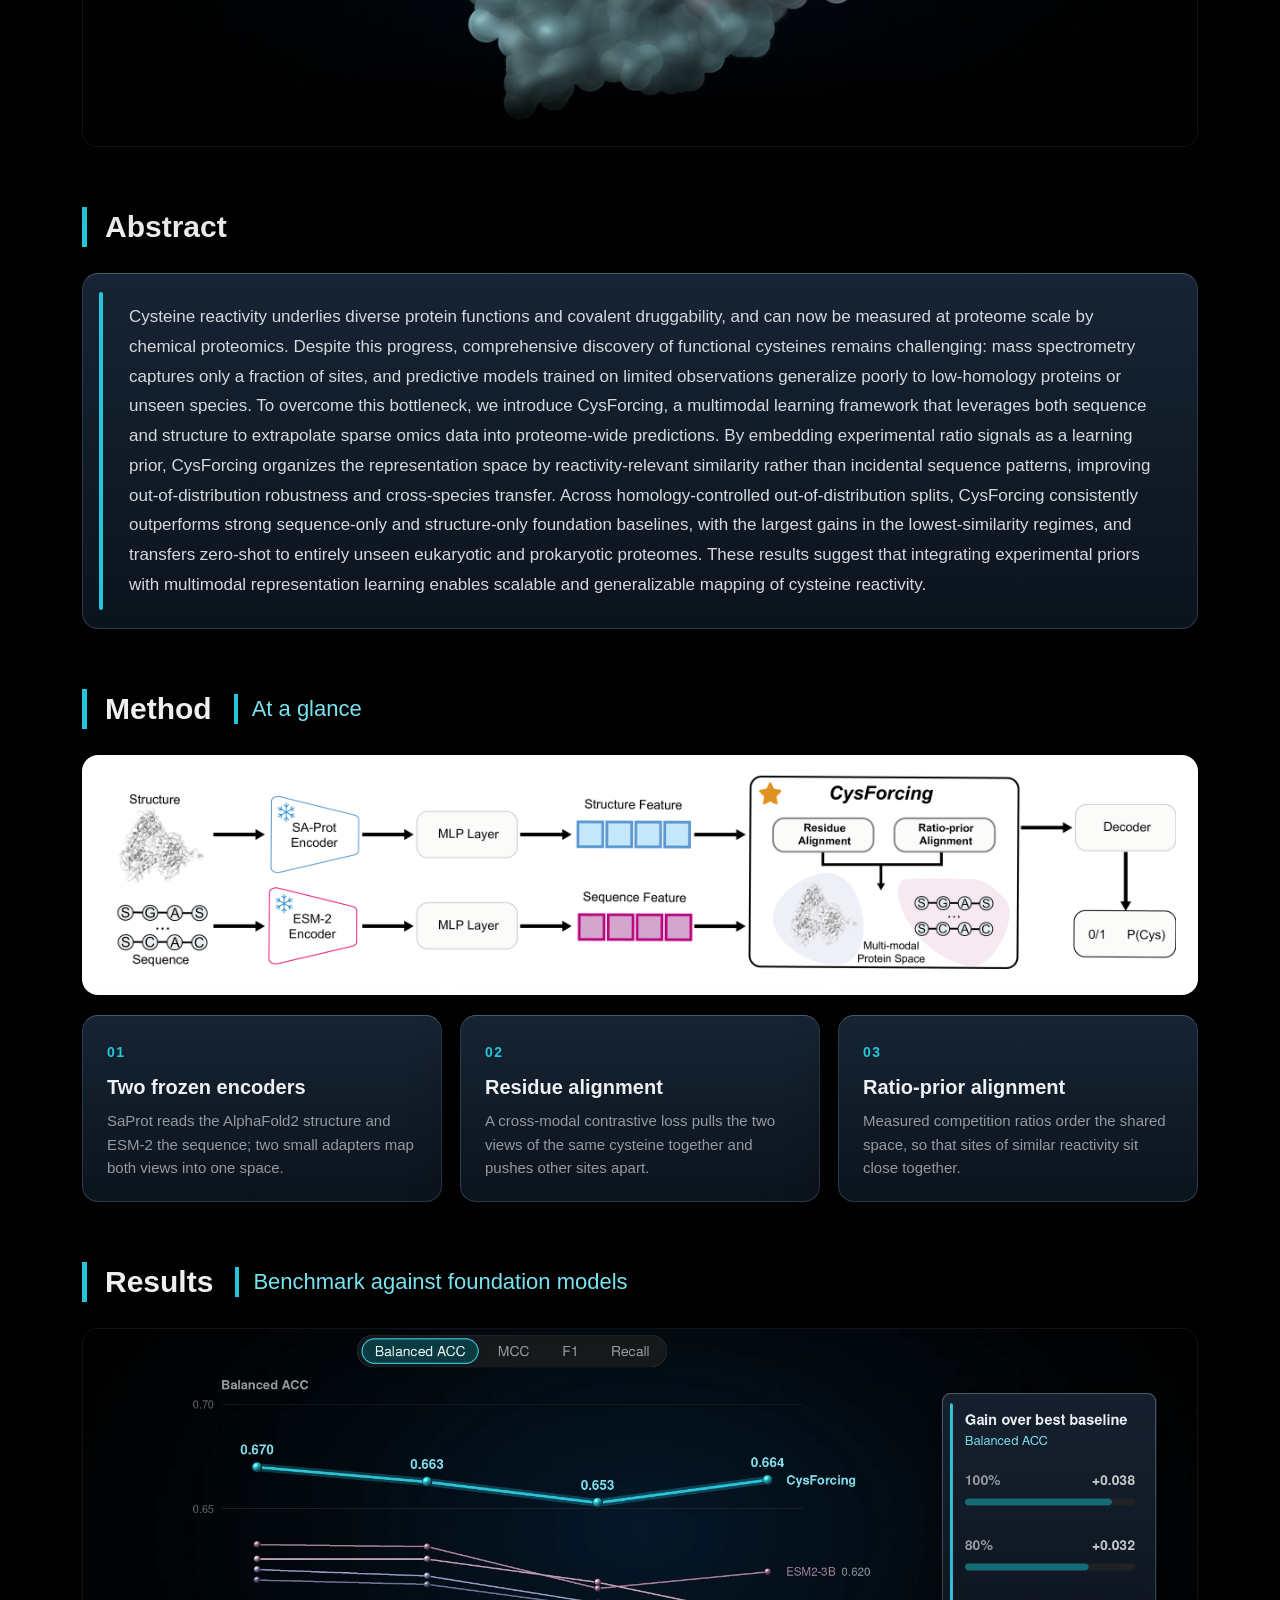
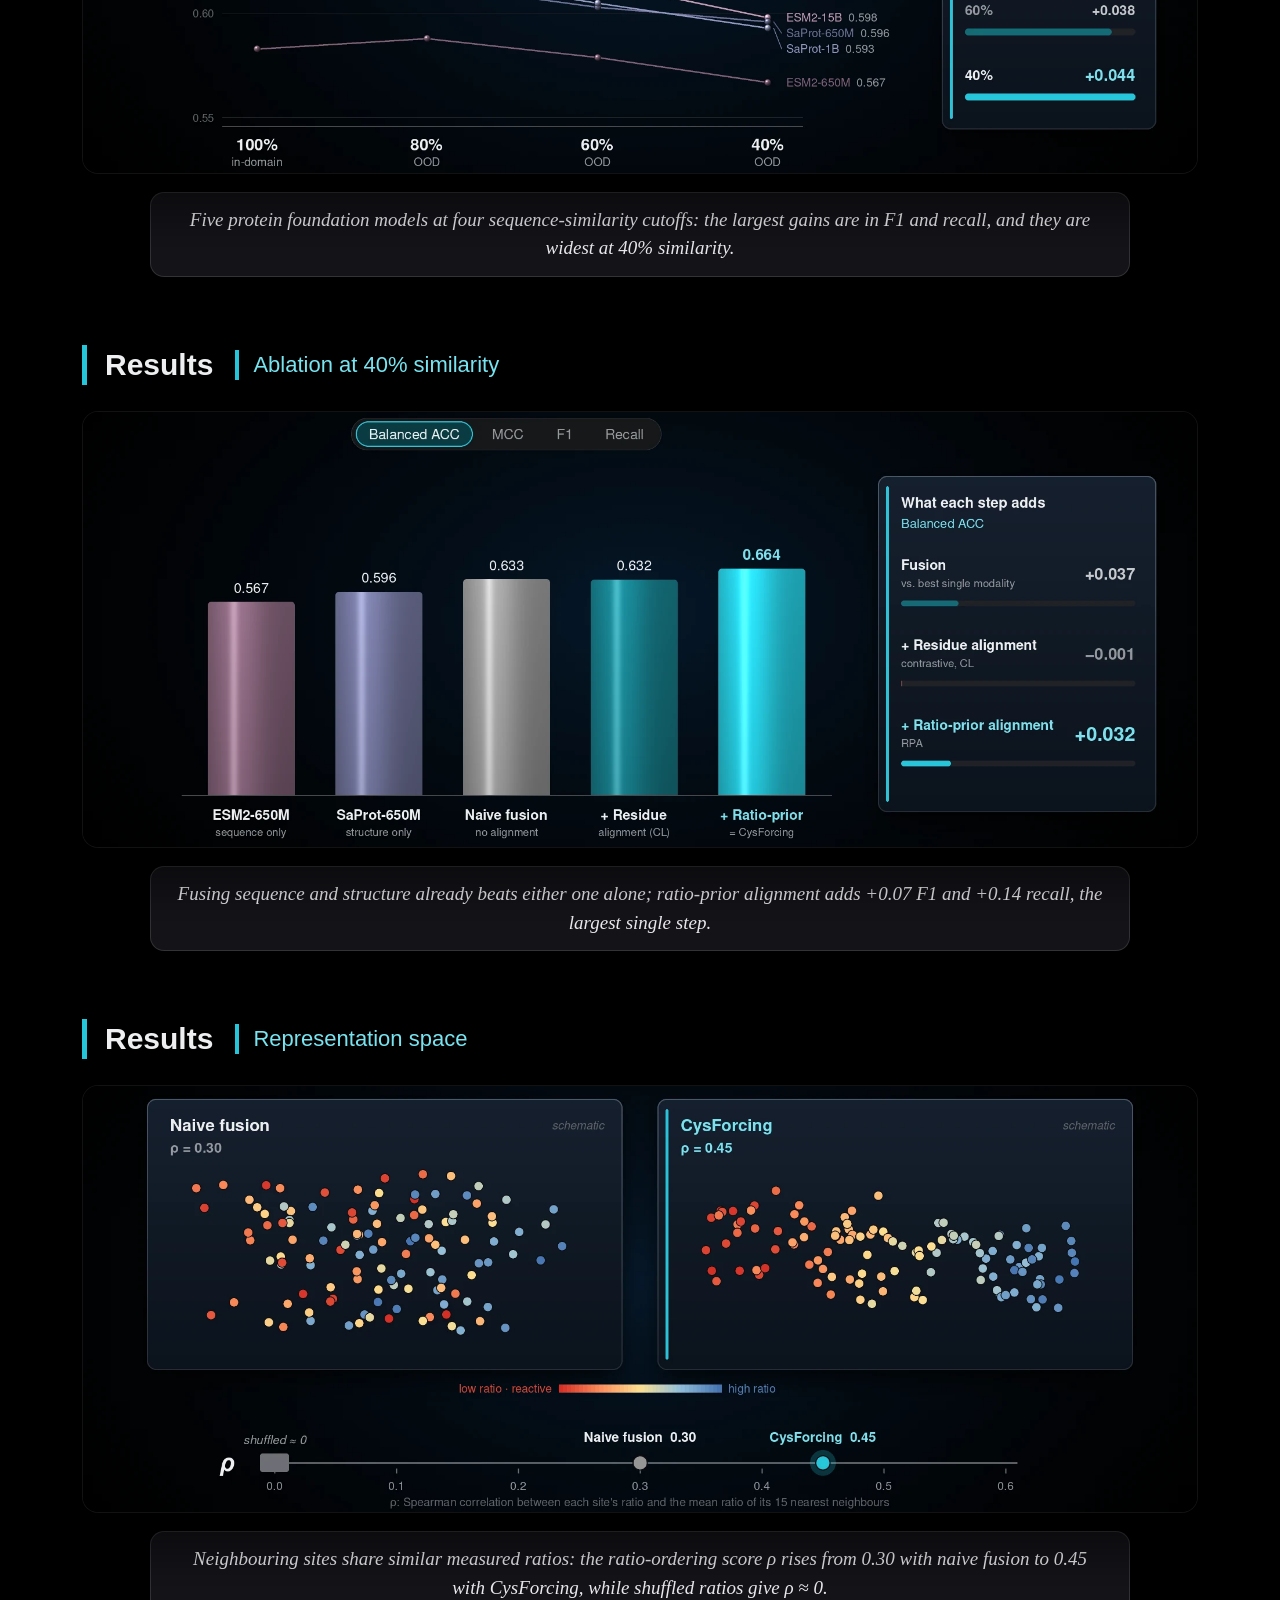
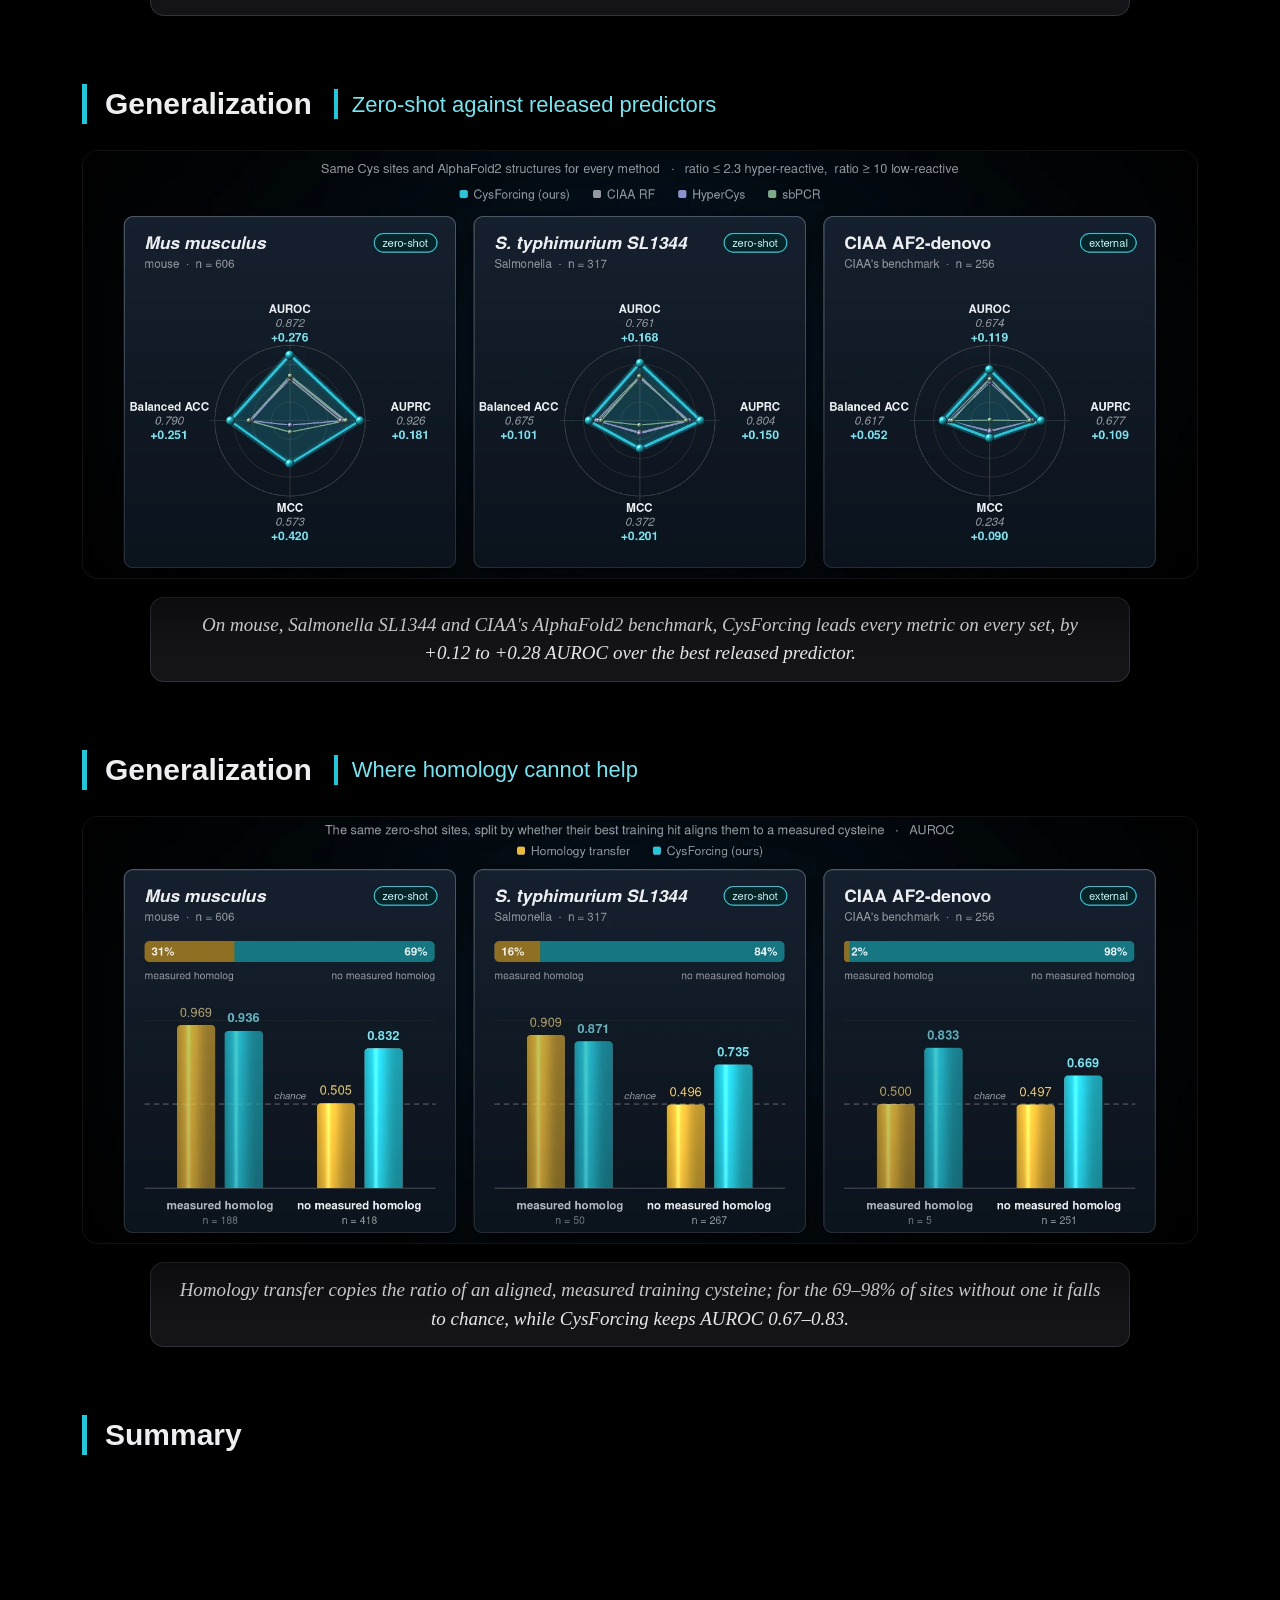
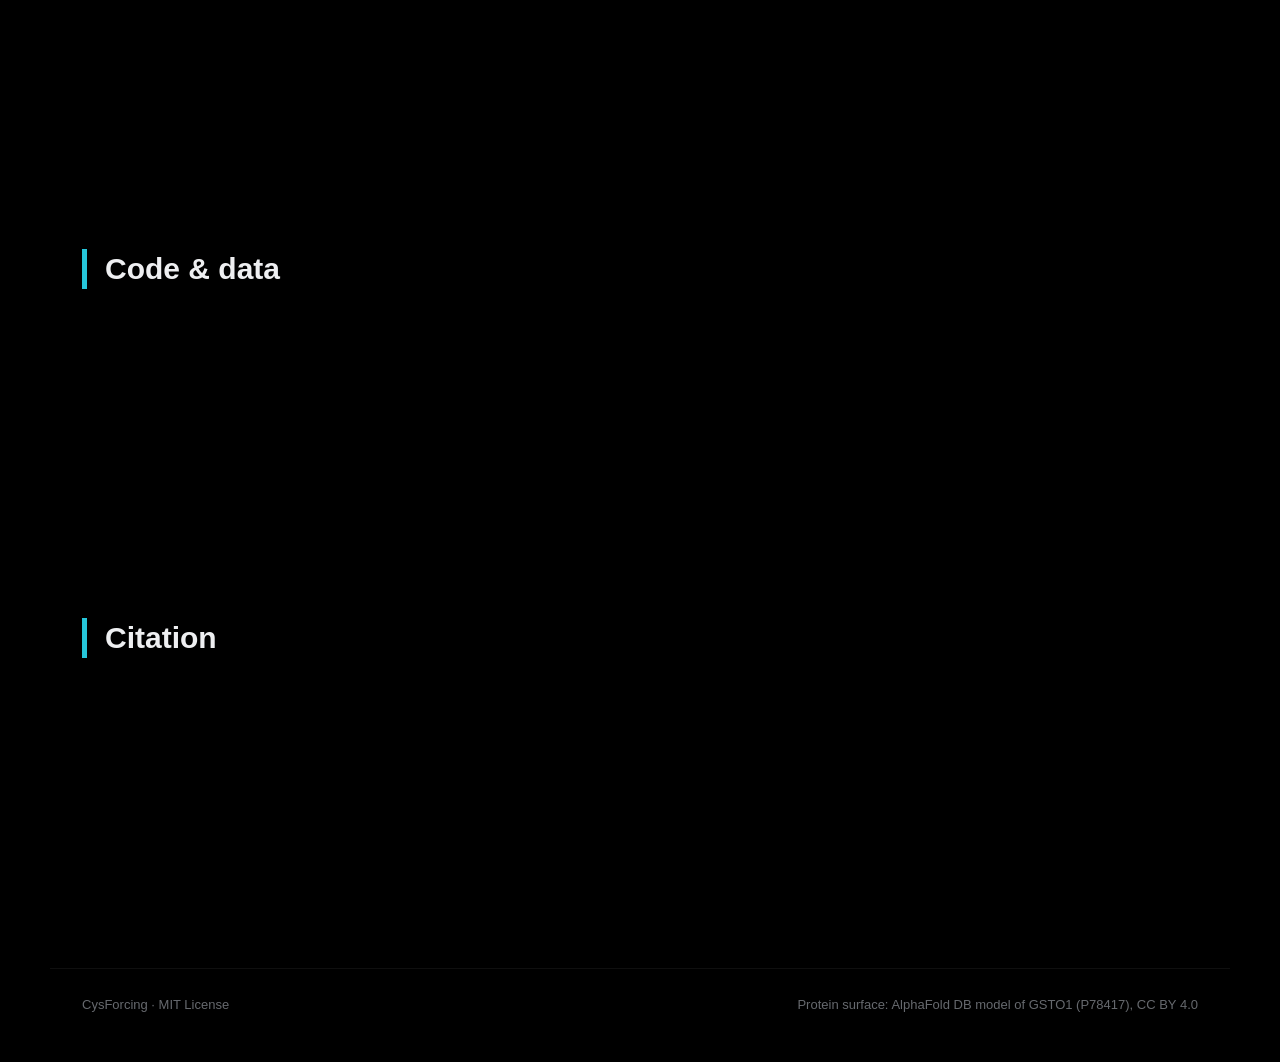
==== commit a2e0733b: "Update project page CIAA radar and homology panels to leakage-free 256 sites" ====
--- a/docs/index.html
+++ b/docs/index.html
@@ -107,11 +107,11 @@
 
     <h2 class="shead"><span>Generalization</span><em>Zero-shot against released predictors</em></h2>
     <div class="screen reveal"><img src="static/fig_zs_radar.webp" alt="Radar plots of AUROC, AUPRC, MCC and balanced accuracy for CysForcing, CIAA RF, HyperCys and sbPCR on three zero-shot sets" loading="lazy"></div>
-    <p class="caption reveal">On mouse, Salmonella SL1344 and CIAA's AlphaFold2 benchmark, CysForcing leads every metric on every set, by +0.15 to +0.28 AUROC over the best released predictor.</p>
+    <p class="caption reveal">On mouse, Salmonella SL1344 and CIAA's AlphaFold2 benchmark, CysForcing leads every metric on every set, by +0.12 to +0.28 AUROC over the best released predictor.</p>
 
     <h2 class="shead"><span>Generalization</span><em>Where homology cannot help</em></h2>
     <div class="screen reveal"><img src="static/fig_zs_homology.webp" alt="AUROC of homology transfer and CysForcing on sites with and without a measured homolog" loading="lazy"></div>
-    <p class="caption reveal">Homology transfer copies the ratio of an aligned, measured training cysteine; for the 69–84% of sites without one it falls to chance, while CysForcing keeps AUROC 0.68–0.83.</p>
+    <p class="caption reveal">Homology transfer copies the ratio of an aligned, measured training cysteine; for the 69–98% of sites without one it falls to chance, while CysForcing keeps AUROC 0.67–0.83.</p>
 
     <h2 class="shead"><span>Summary</span></h2>
     <div class="cards">
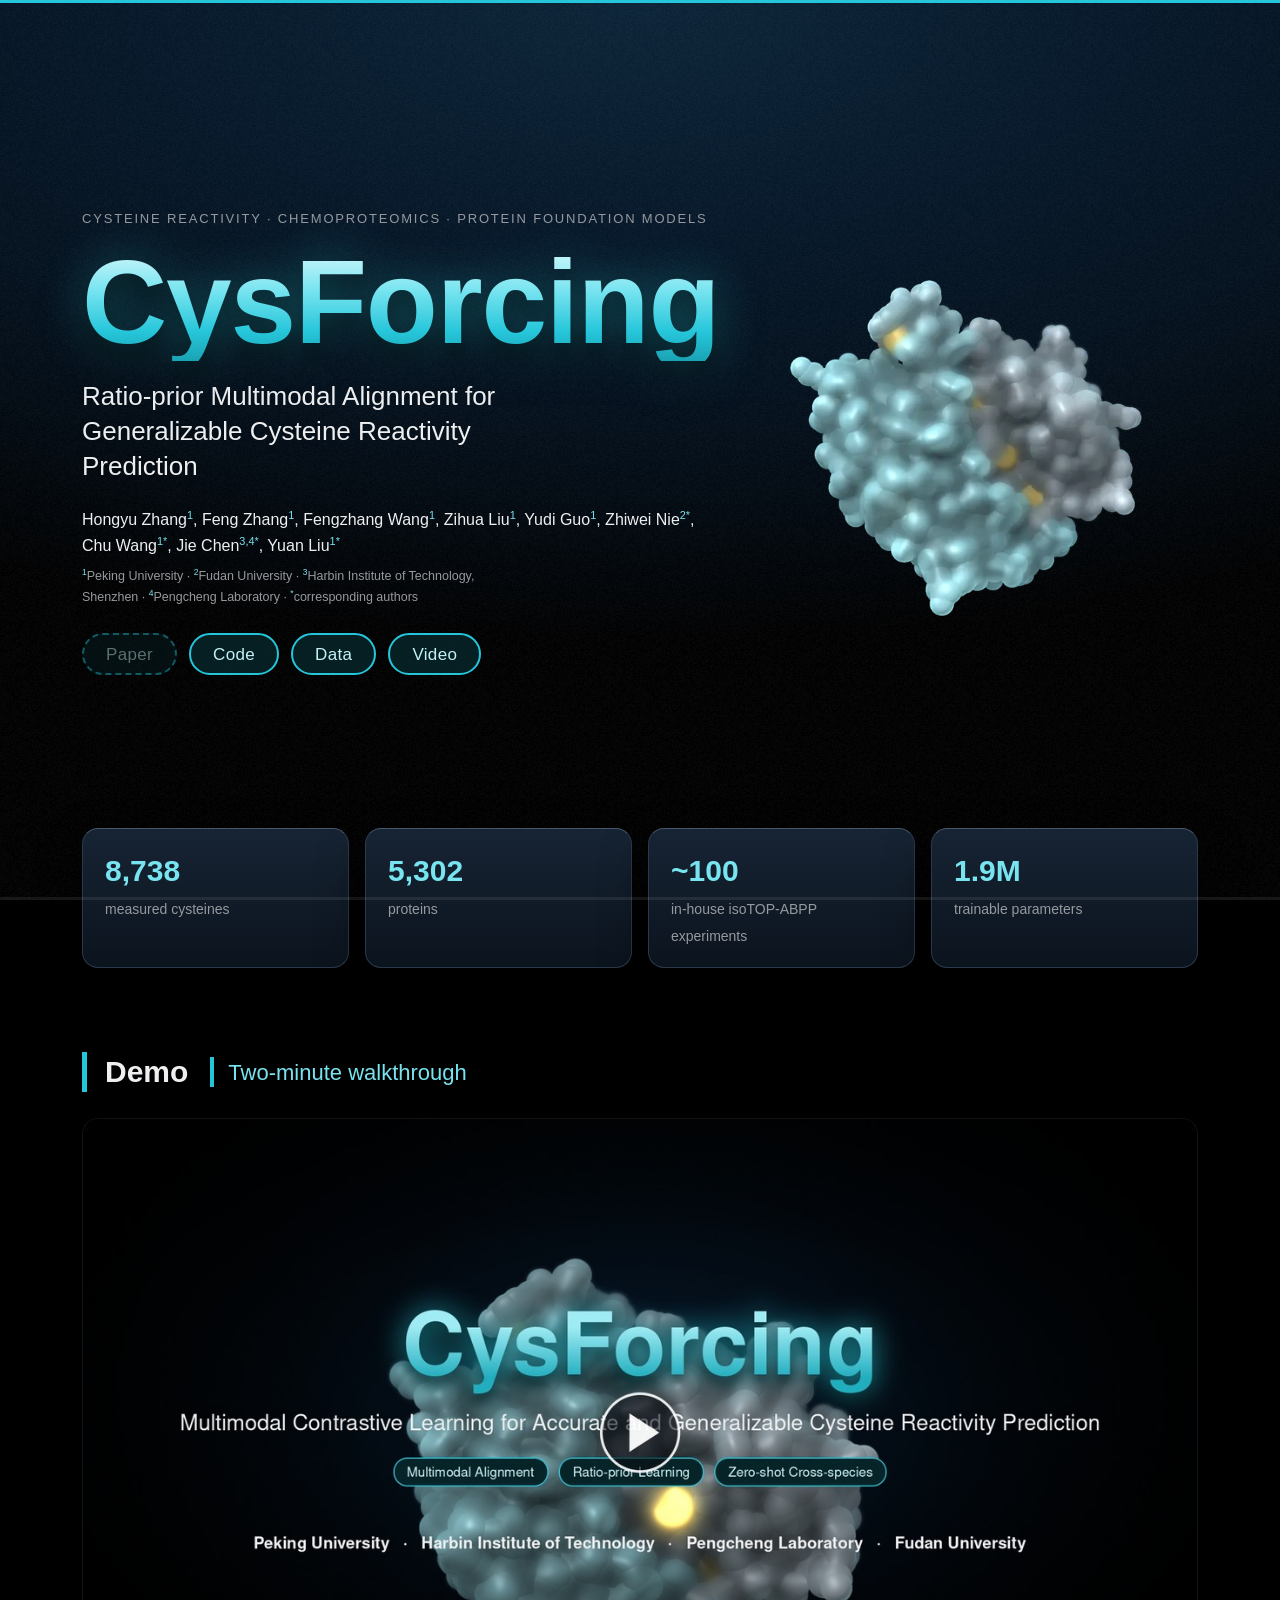
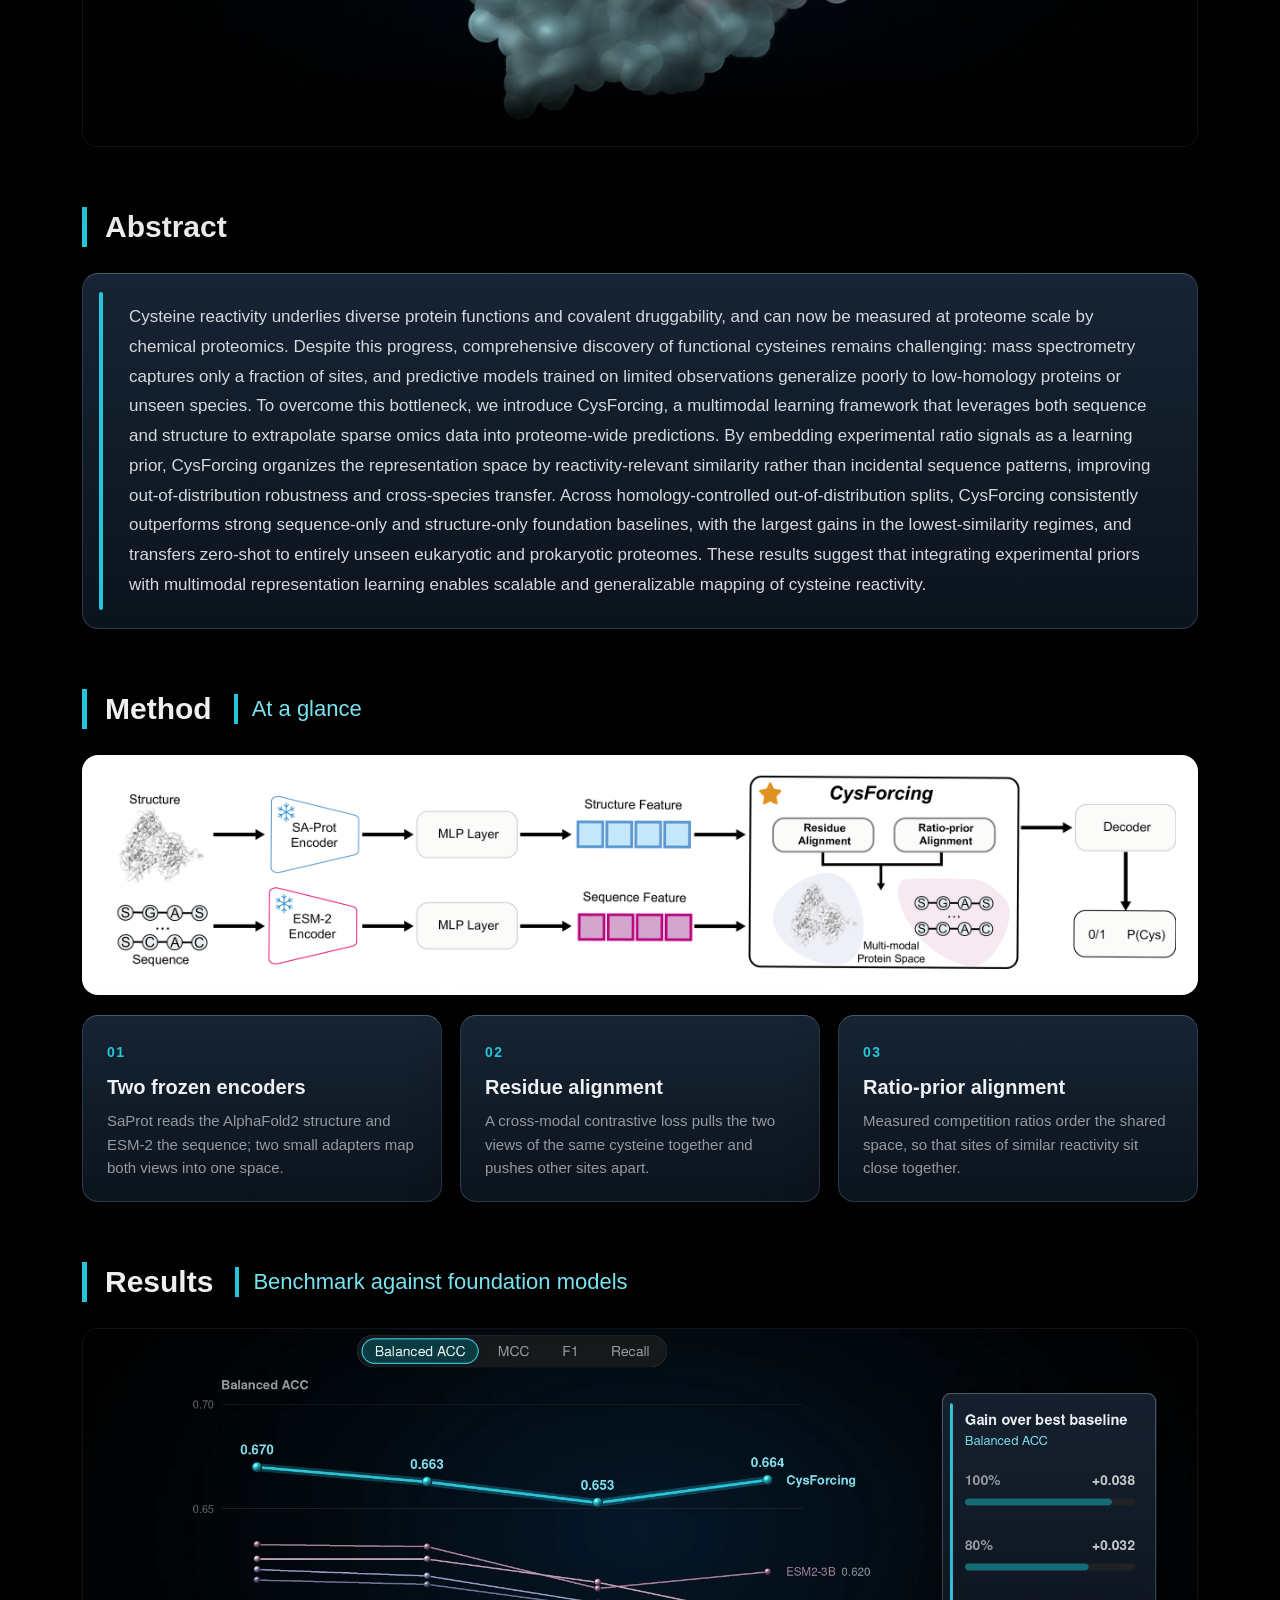
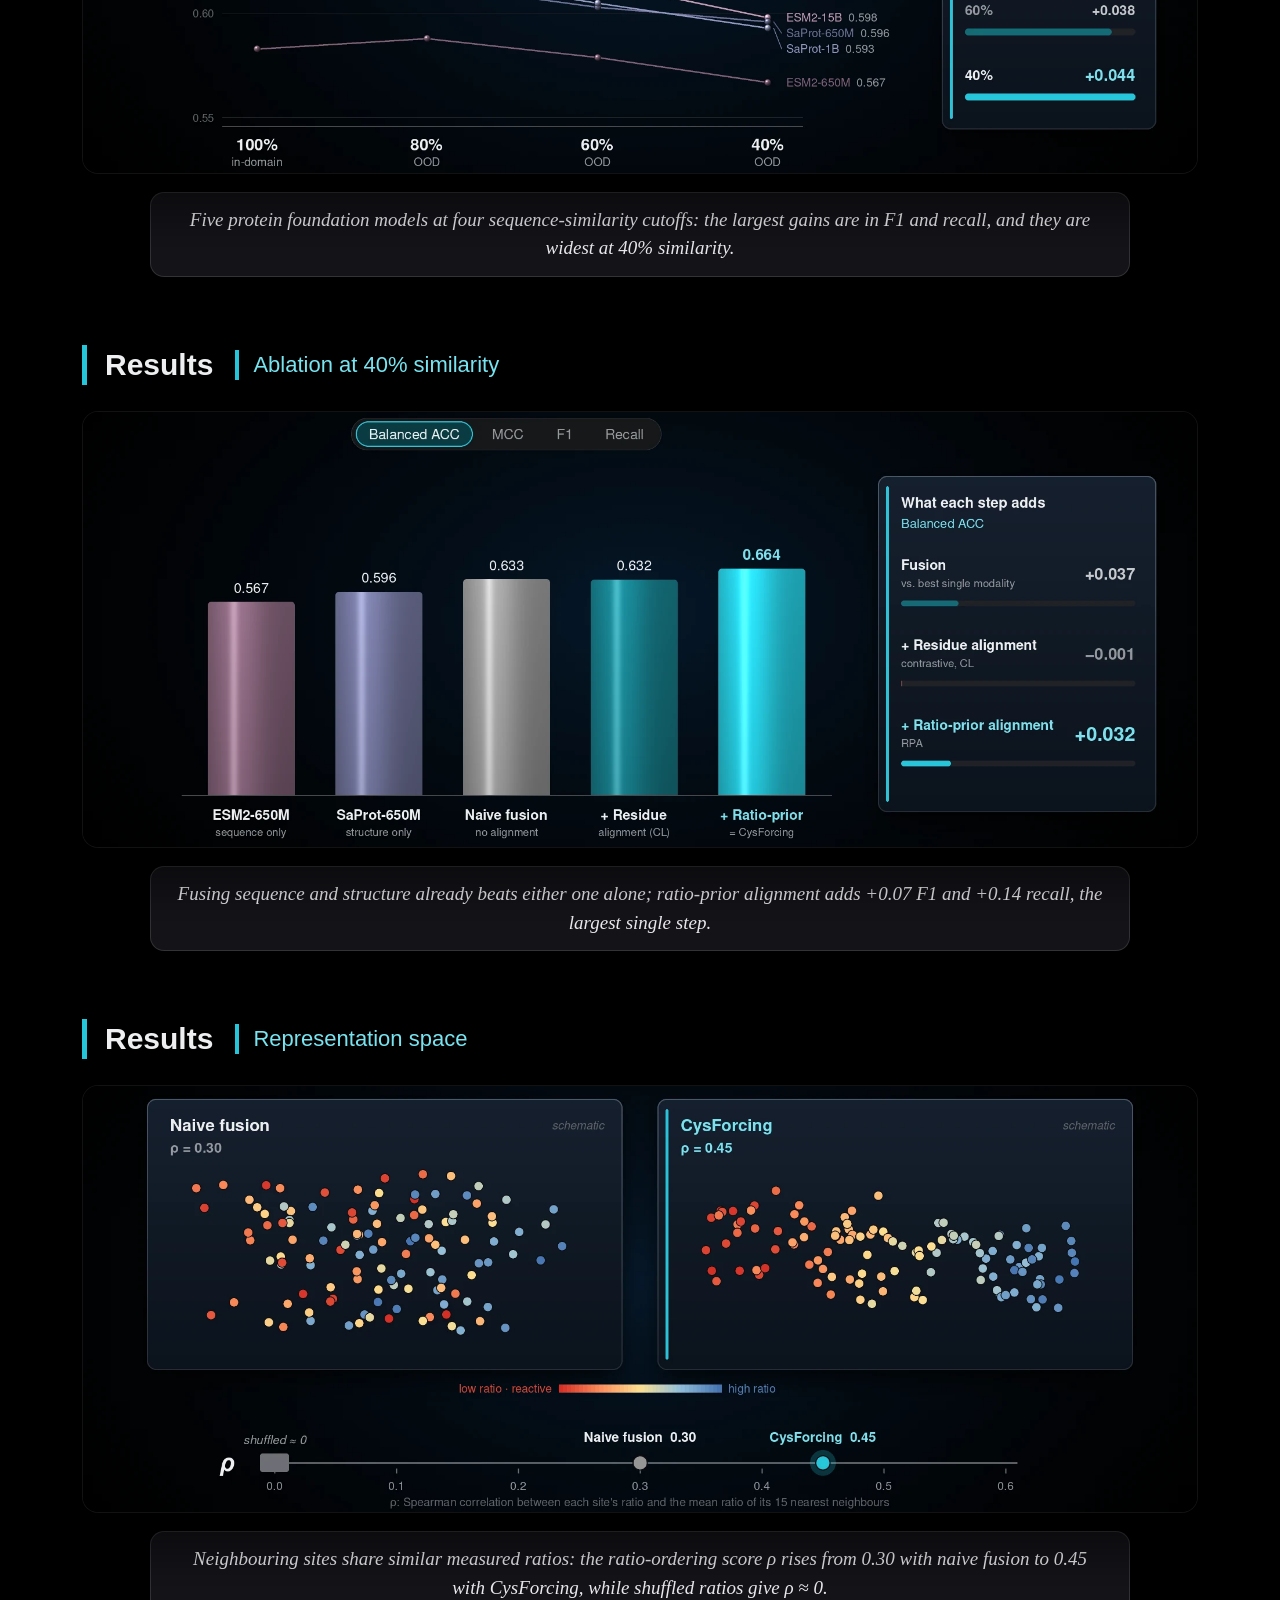
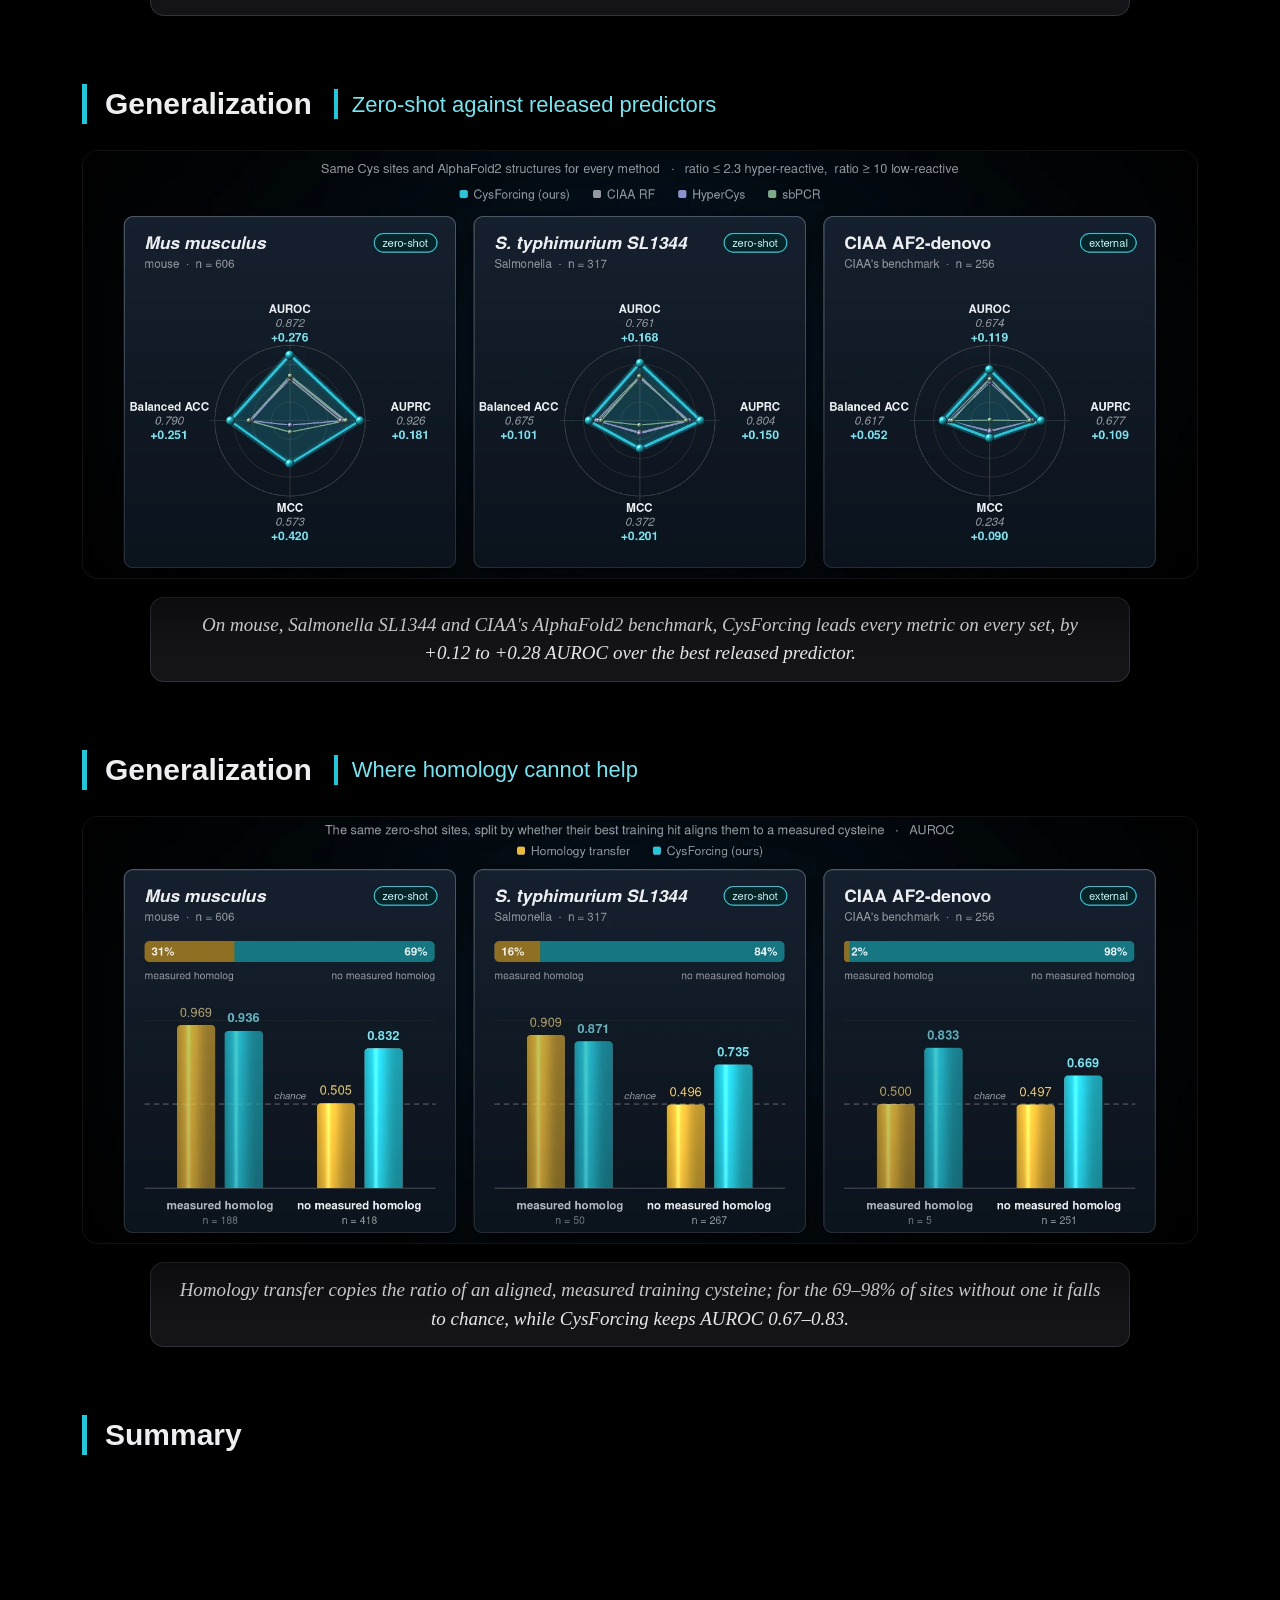
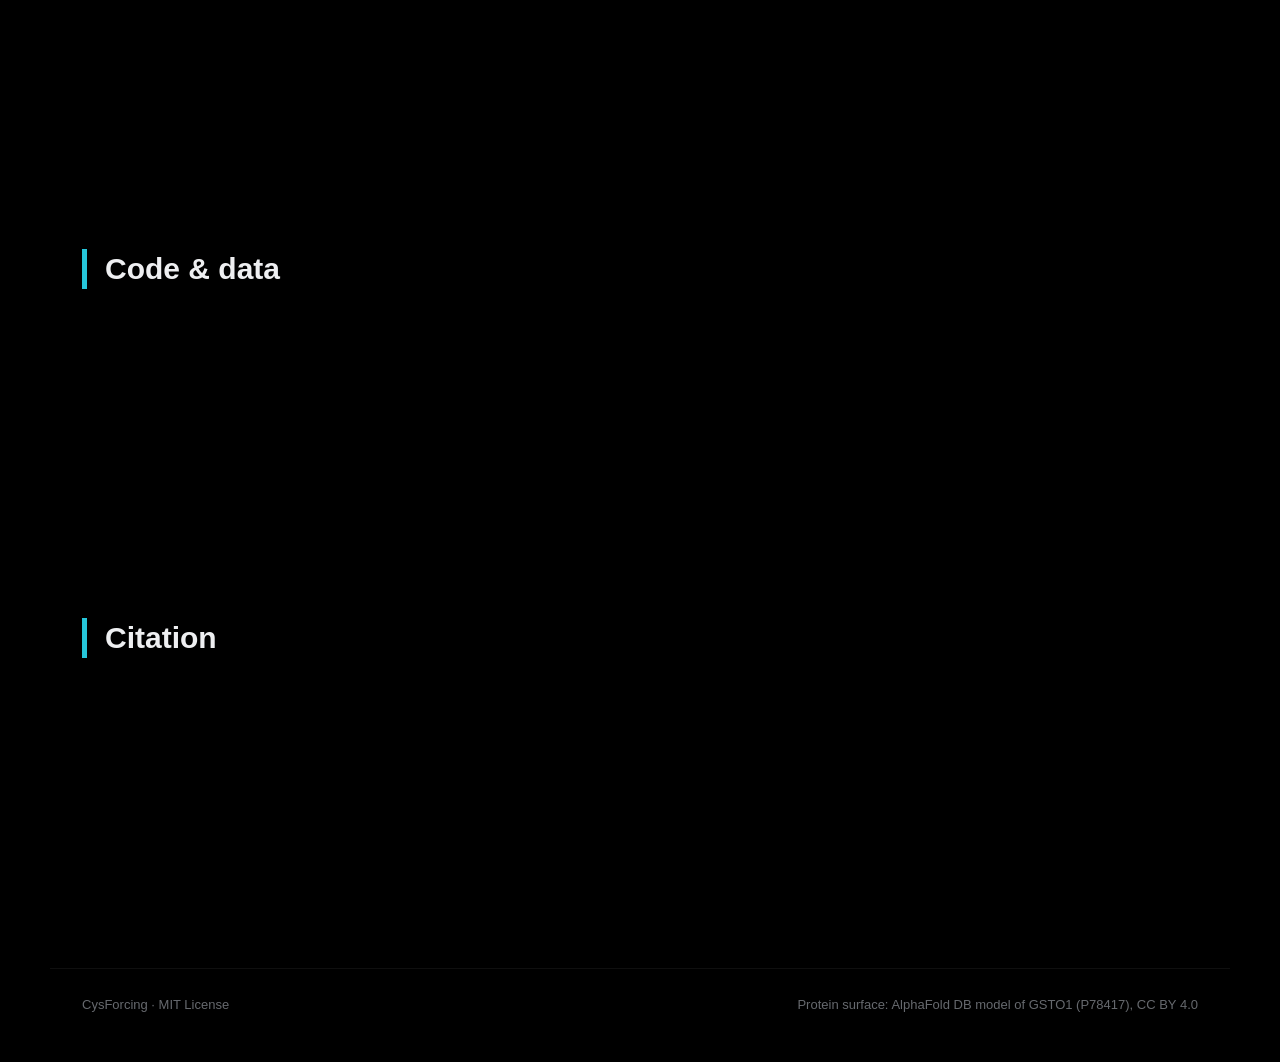
==== commit 57fa0ab6: "Fill in Zenodo dataset DOI (10.5281/zenodo.24350021)" ====
--- a/docs/index.html
+++ b/docs/index.html
@@ -27,7 +27,7 @@
     <nav class="pills" aria-label="Links">
       <span class="pill is-soon" title="Coming soon">Paper</span>
       <a class="pill" href="https://github.com/Hong-yu-Zhang/CysForcing">Code</a>
-      <a class="pill" href="https://doi.org/10.5281/zenodo.XXXXXXX">Data</a>
+      <a class="pill" href="https://doi.org/10.5281/zenodo.24350021">Data</a>
       <a class="pill" href="#demo">Video</a>
     </nav>
   </div>
@@ -126,7 +126,7 @@
     <h2 class="shead"><span>Code &amp; data</span></h2>
     <div class="links">
       <a class="panel link reveal" href="https://github.com/Hong-yu-Zhang/CysForcing"><b>GitHub</b><span>Training, inference, released weights and one script per paper figure</span></a>
-      <a class="panel link reveal" href="https://doi.org/10.5281/zenodo.XXXXXXX"><b>Zenodo</b><span>Curated isoTOP-ABPP splits and the two zero-shot evaluation sets</span></a>
+      <a class="panel link reveal" href="https://doi.org/10.5281/zenodo.24350021"><b>Zenodo</b><span>Curated isoTOP-ABPP splits and the two zero-shot evaluation sets</span></a>
     </div>
     <pre class="code reveal"><code>git clone https://github.com/Hong-yu-Zhang/CysForcing.git &amp;&amp; cd CysForcing
 python simple_inference.py --model configs/model/CysForcing.yaml --weight weights/CysForcing.pth \
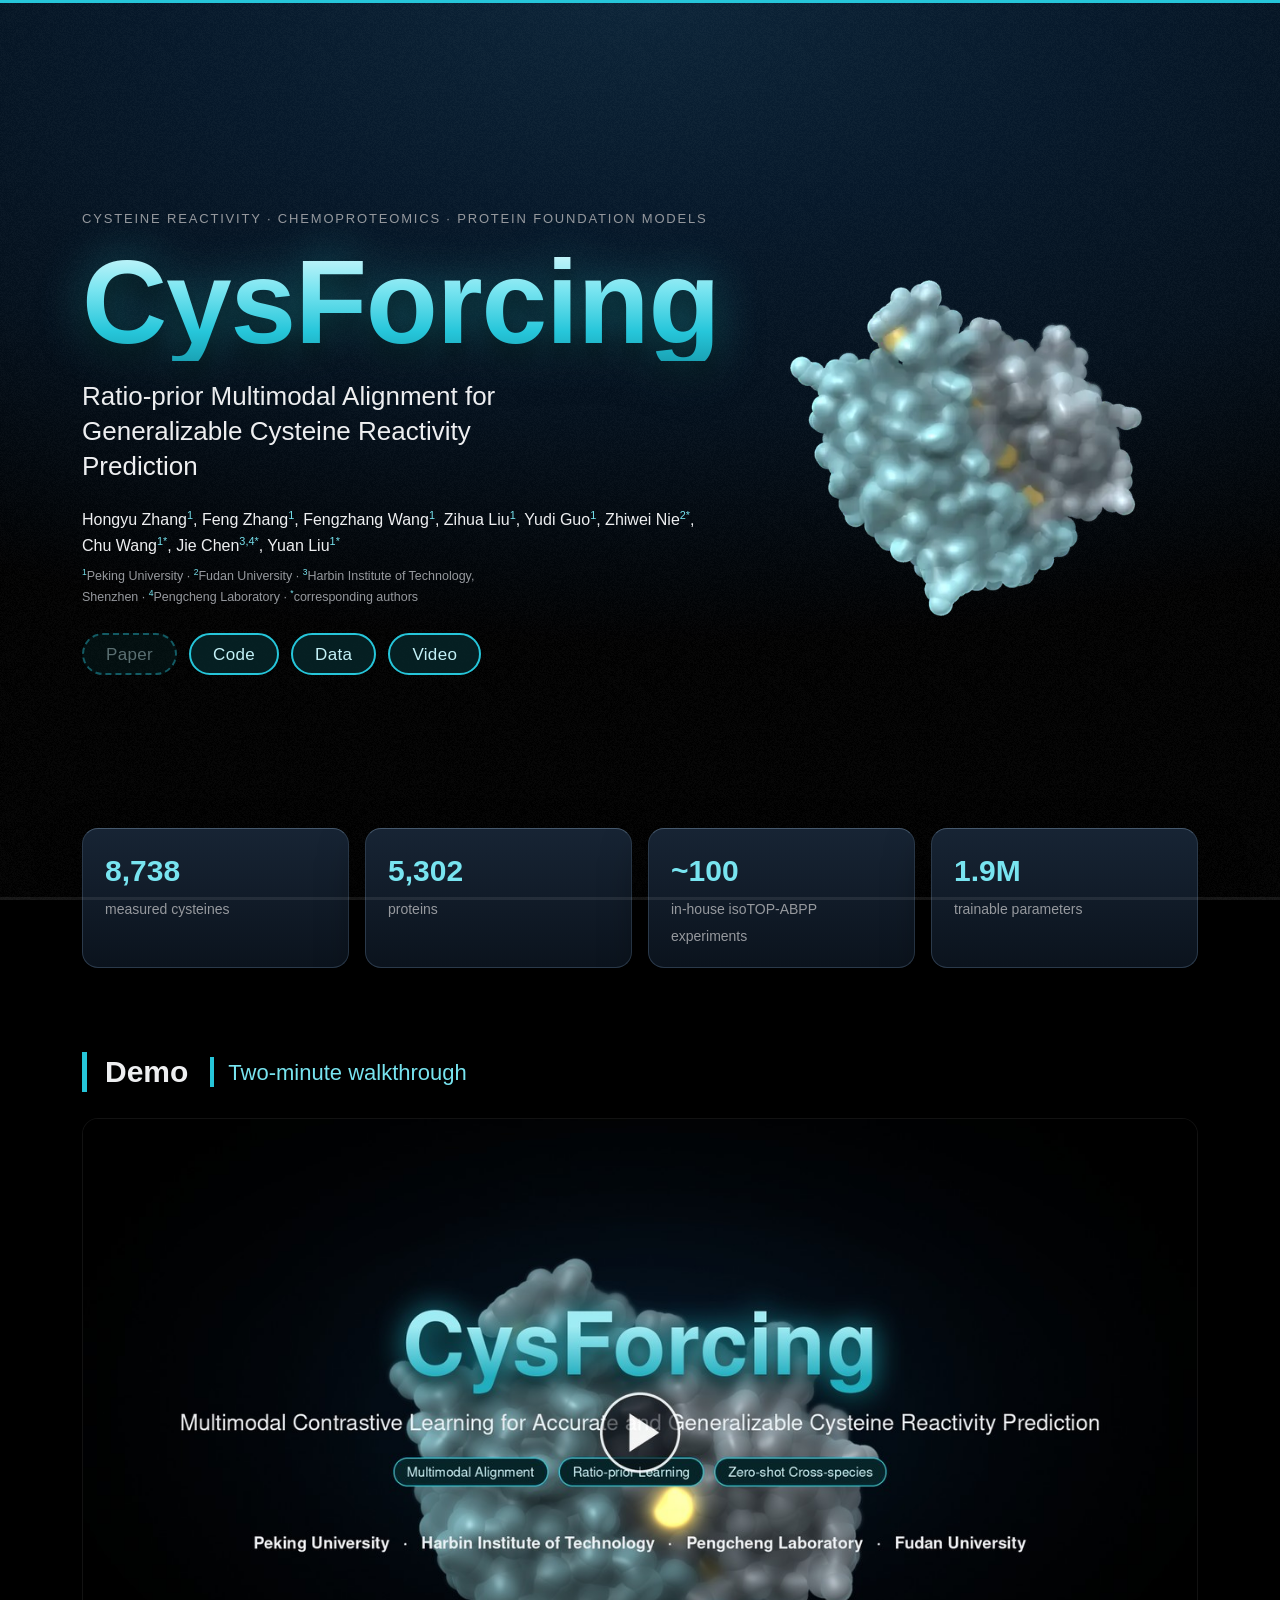
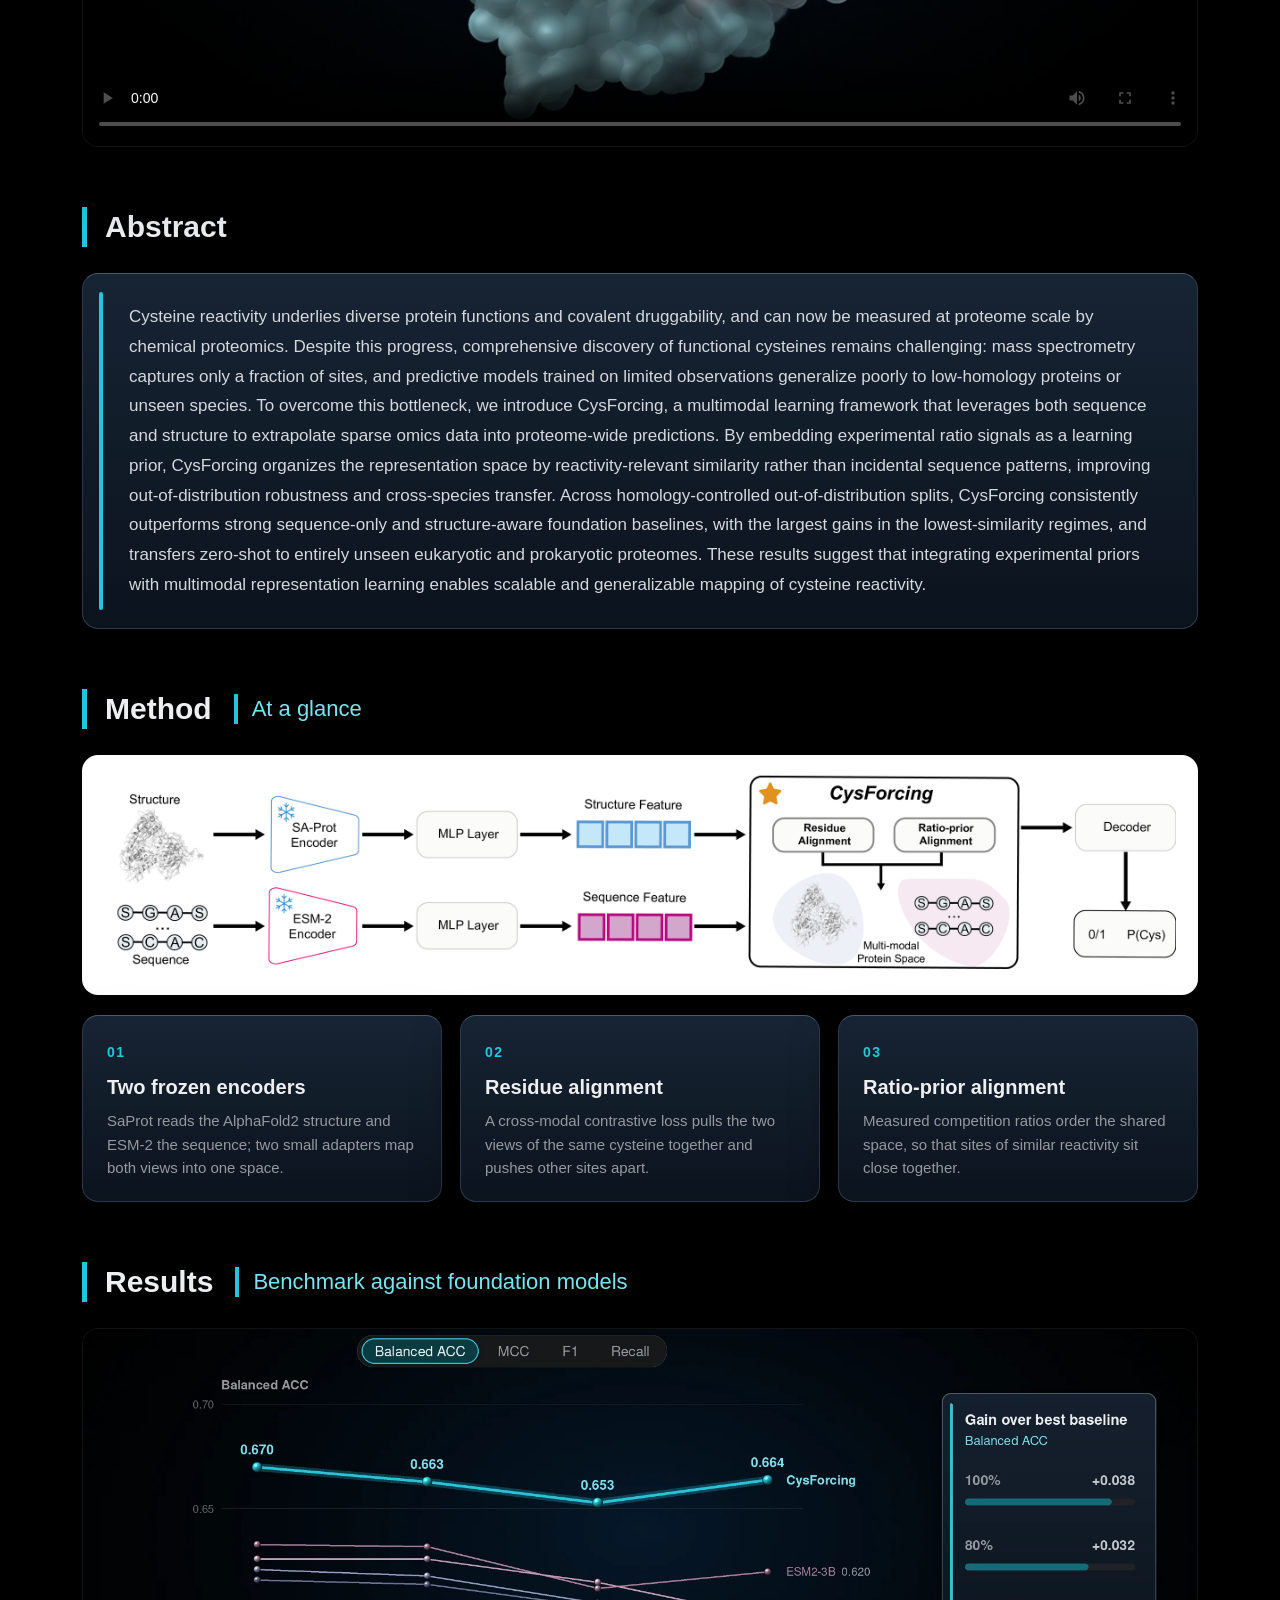
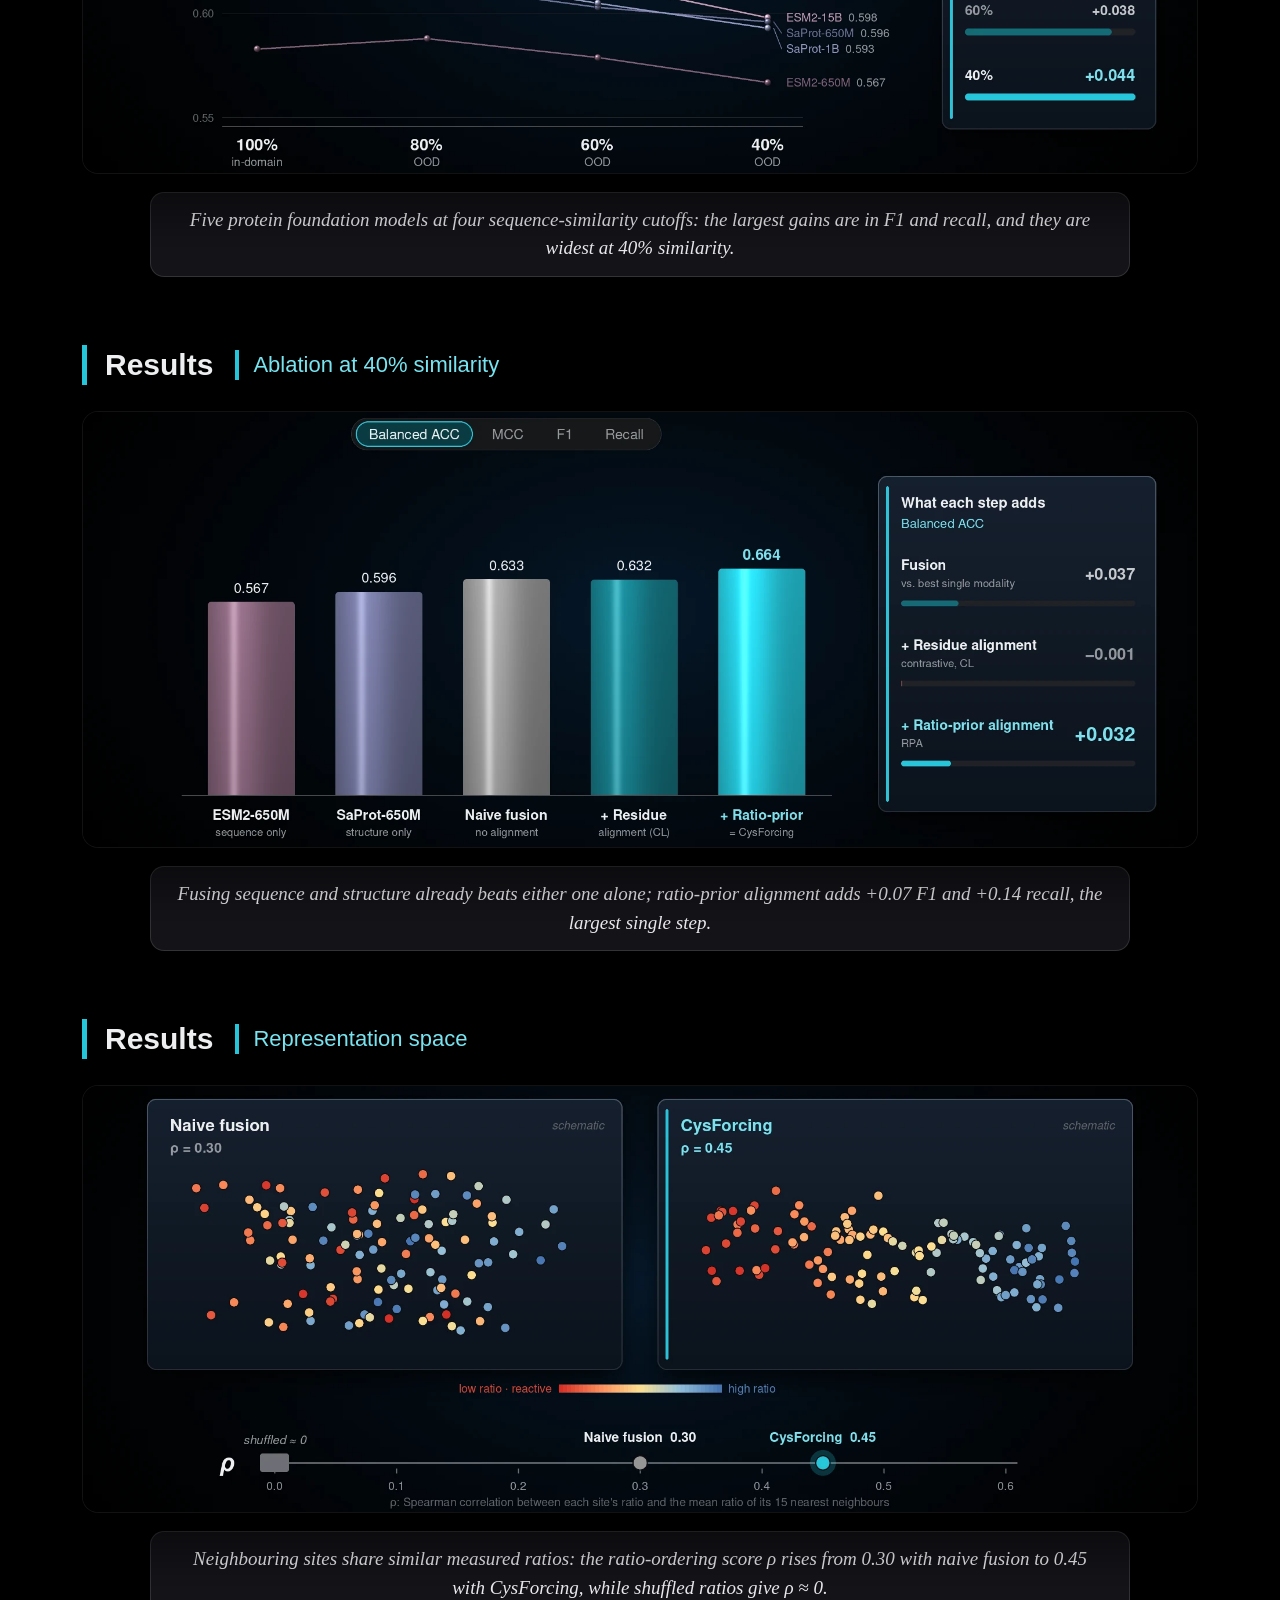
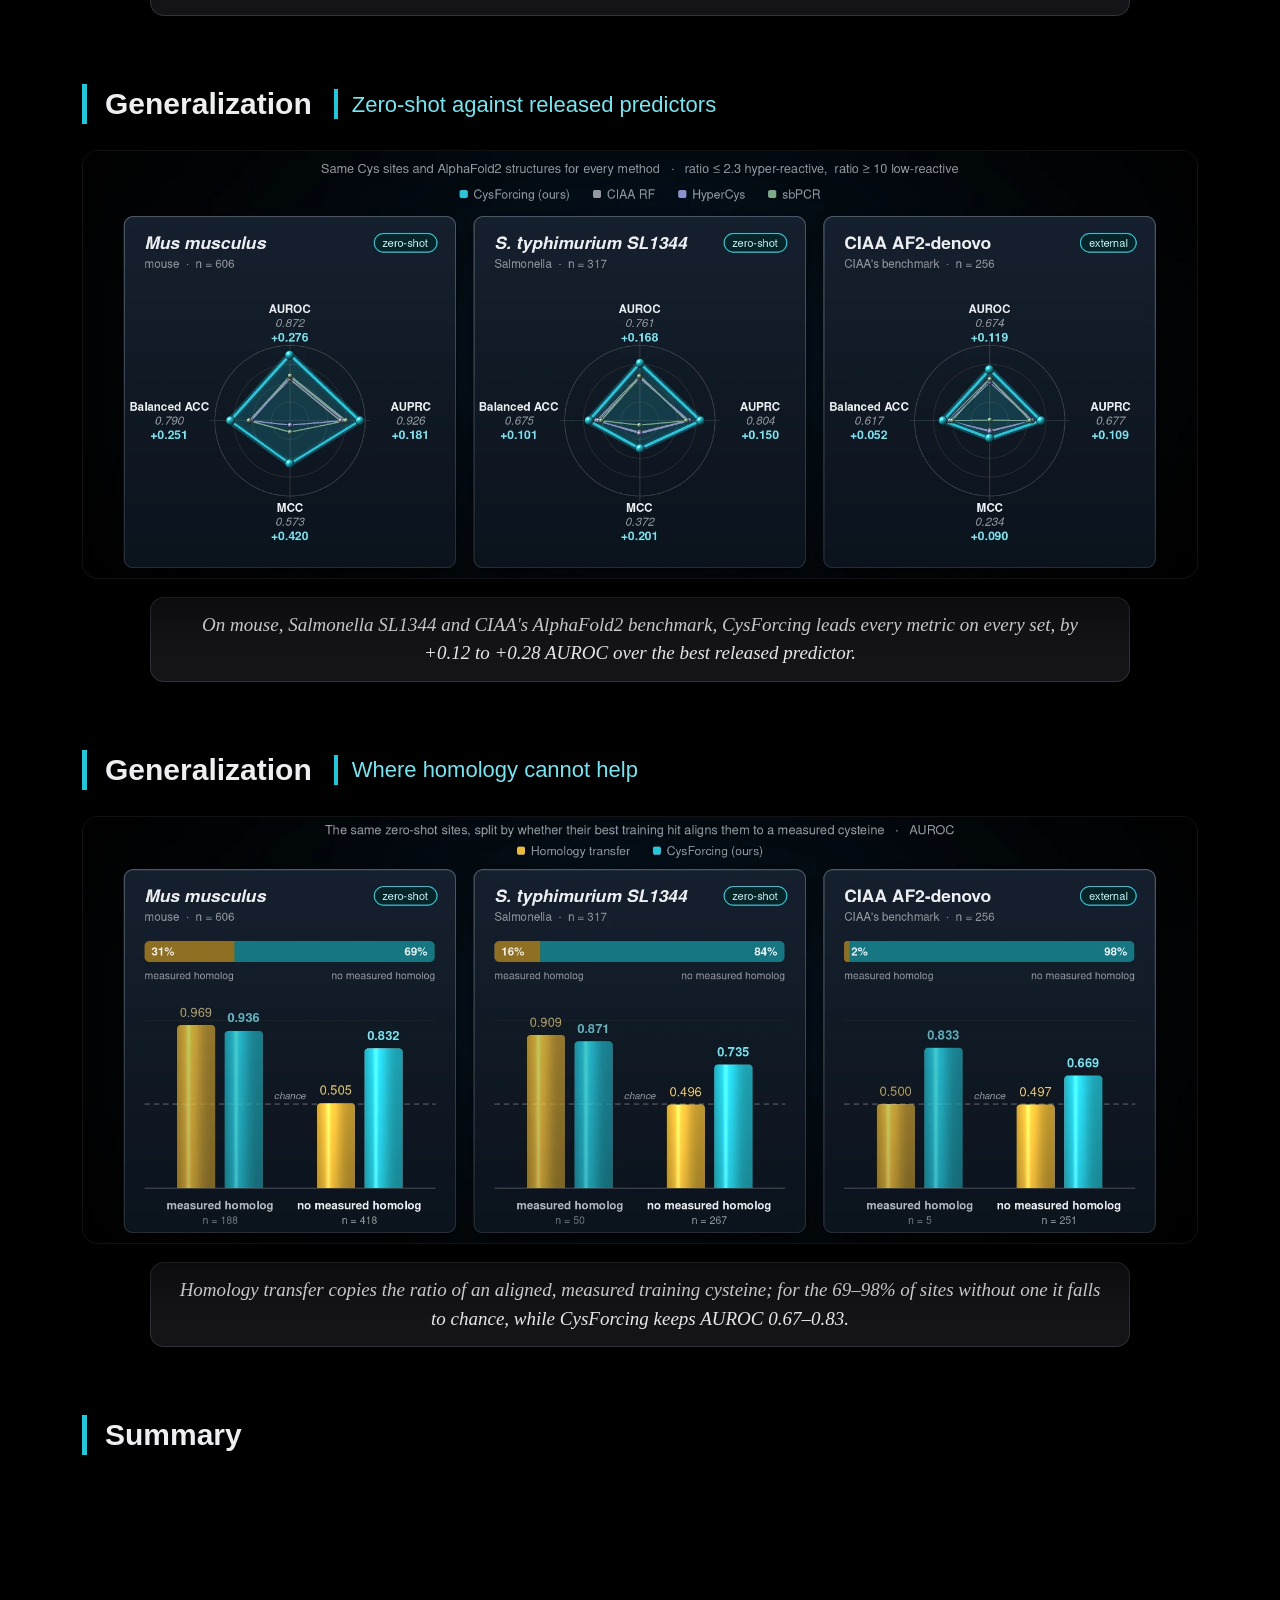
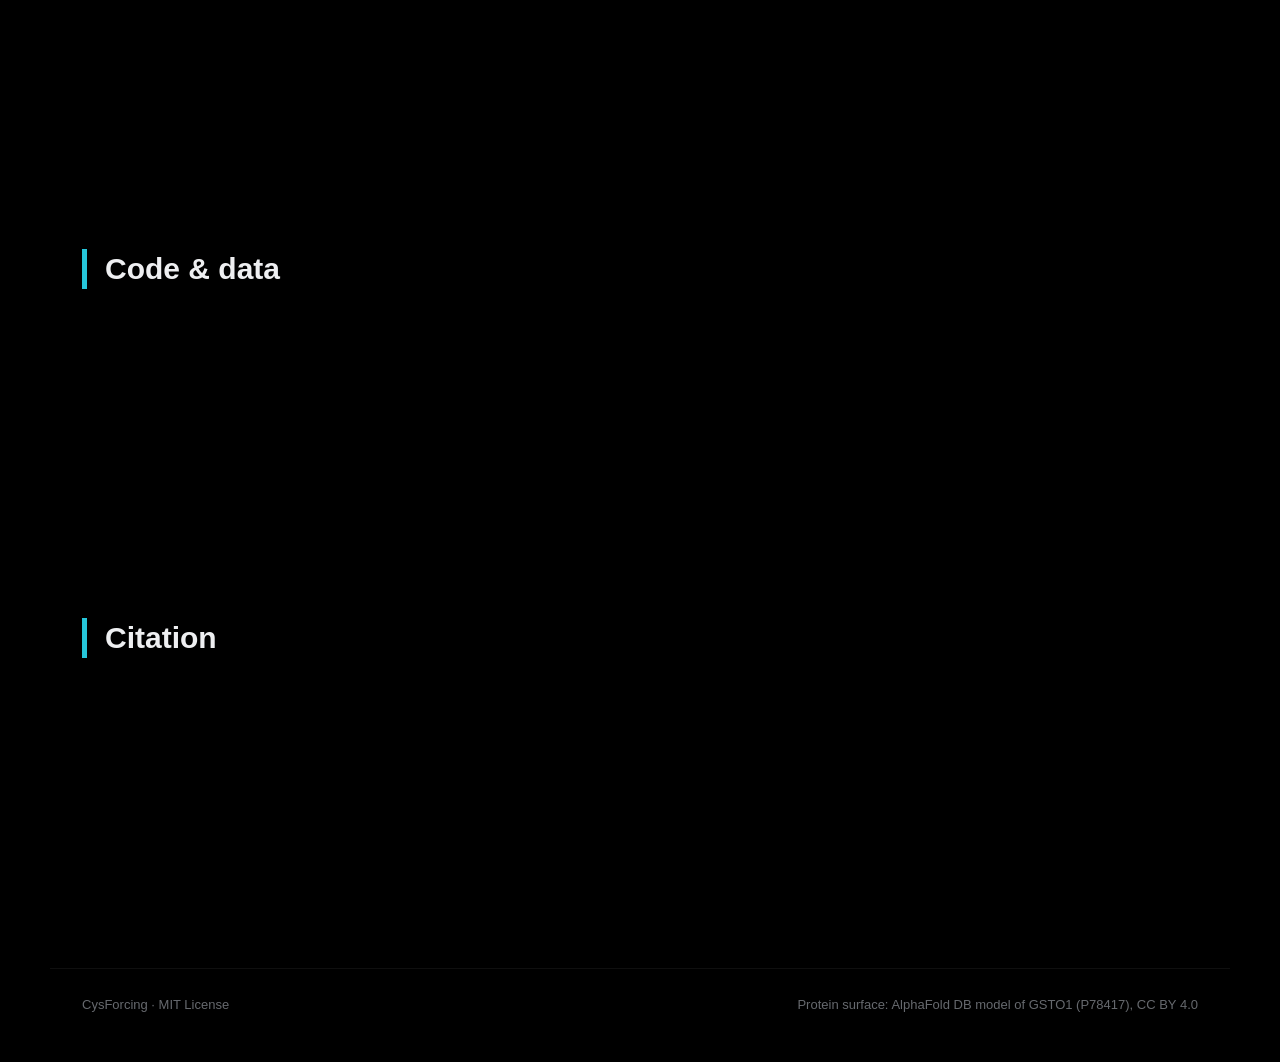
==== commit 4c236b68: "Align project page abstract wording with the paper (structure-aware)" ====
--- a/docs/index.html
+++ b/docs/index.html
@@ -60,7 +60,7 @@
   <section id="abstract" class="block">
     <h2 class="shead"><span>Abstract</span></h2>
     <div class="panel prose reveal">
-      <p>Cysteine reactivity underlies diverse protein functions and covalent druggability, and can now be measured at proteome scale by chemical proteomics. Despite this progress, comprehensive discovery of functional cysteines remains challenging: mass spectrometry captures only a fraction of sites, and predictive models trained on limited observations generalize poorly to low-homology proteins or unseen species. To overcome this bottleneck, we introduce CysForcing, a multimodal learning framework that leverages both sequence and structure to extrapolate sparse omics data into proteome-wide predictions. By embedding experimental ratio signals as a learning prior, CysForcing organizes the representation space by reactivity-relevant similarity rather than incidental sequence patterns, improving out-of-distribution robustness and cross-species transfer. Across homology-controlled out-of-distribution splits, CysForcing consistently outperforms strong sequence-only and structure-only foundation baselines, with the largest gains in the lowest-similarity regimes, and transfers zero-shot to entirely unseen eukaryotic and prokaryotic proteomes. These results suggest that integrating experimental priors with multimodal representation learning enables scalable and generalizable mapping of cysteine reactivity.</p>
+      <p>Cysteine reactivity underlies diverse protein functions and covalent druggability, and can now be measured at proteome scale by chemical proteomics. Despite this progress, comprehensive discovery of functional cysteines remains challenging: mass spectrometry captures only a fraction of sites, and predictive models trained on limited observations generalize poorly to low-homology proteins or unseen species. To overcome this bottleneck, we introduce CysForcing, a multimodal learning framework that leverages both sequence and structure to extrapolate sparse omics data into proteome-wide predictions. By embedding experimental ratio signals as a learning prior, CysForcing organizes the representation space by reactivity-relevant similarity rather than incidental sequence patterns, improving out-of-distribution robustness and cross-species transfer. Across homology-controlled out-of-distribution splits, CysForcing consistently outperforms strong sequence-only and structure-aware foundation baselines, with the largest gains in the lowest-similarity regimes, and transfers zero-shot to entirely unseen eukaryotic and prokaryotic proteomes. These results suggest that integrating experimental priors with multimodal representation learning enables scalable and generalizable mapping of cysteine reactivity.</p>
     </div>
   </section>
 
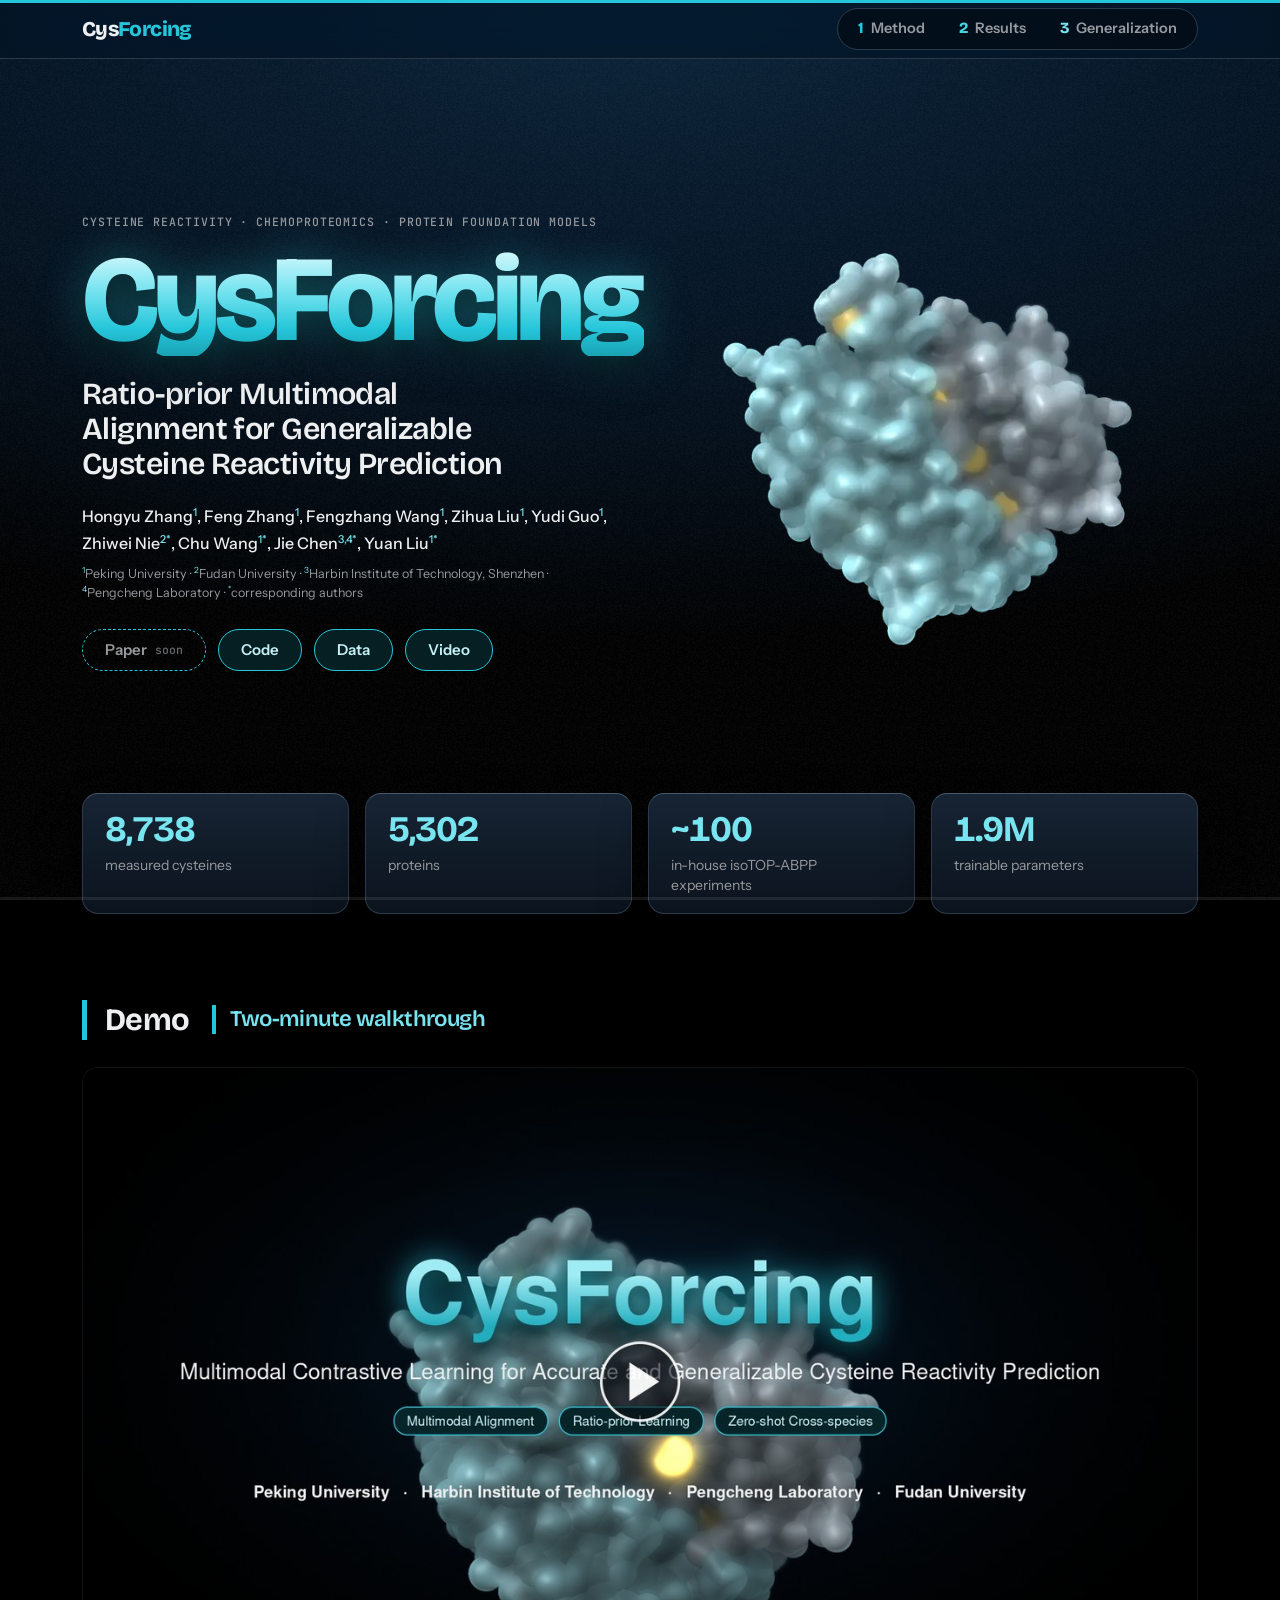
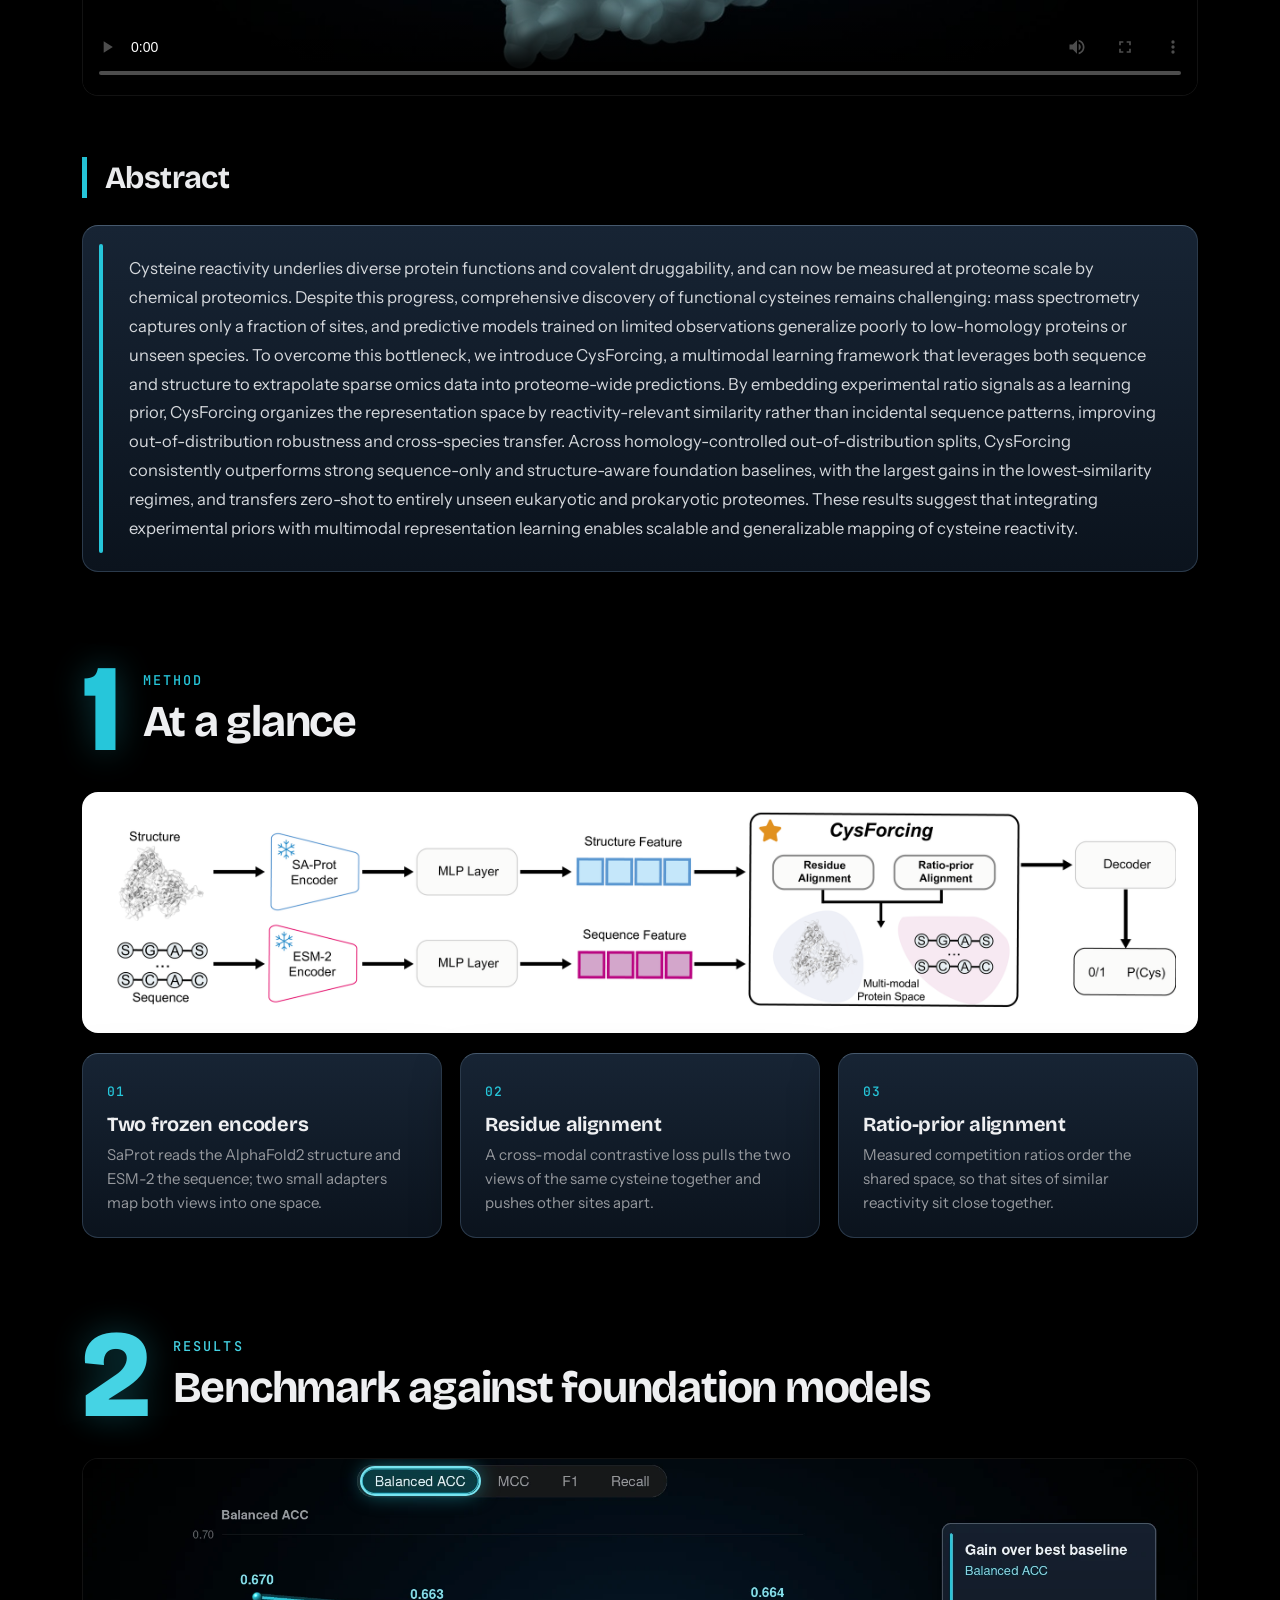
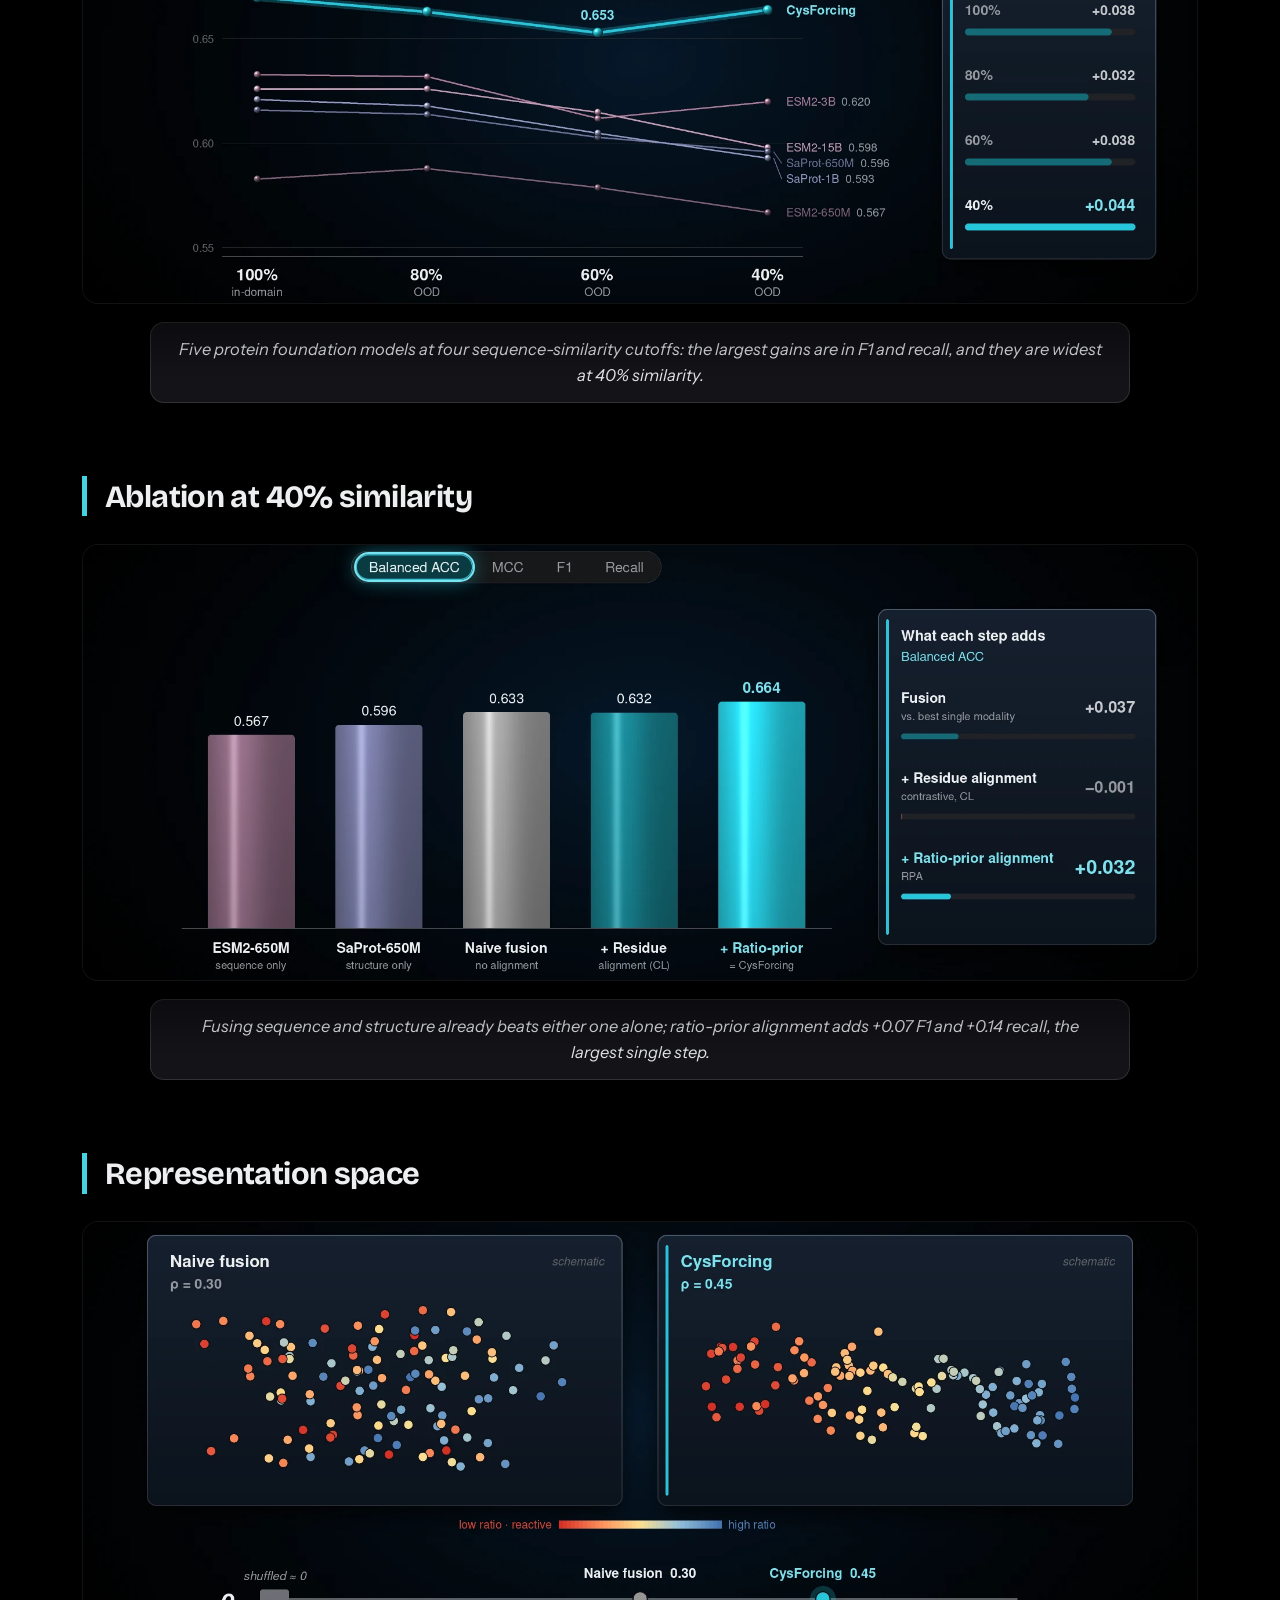
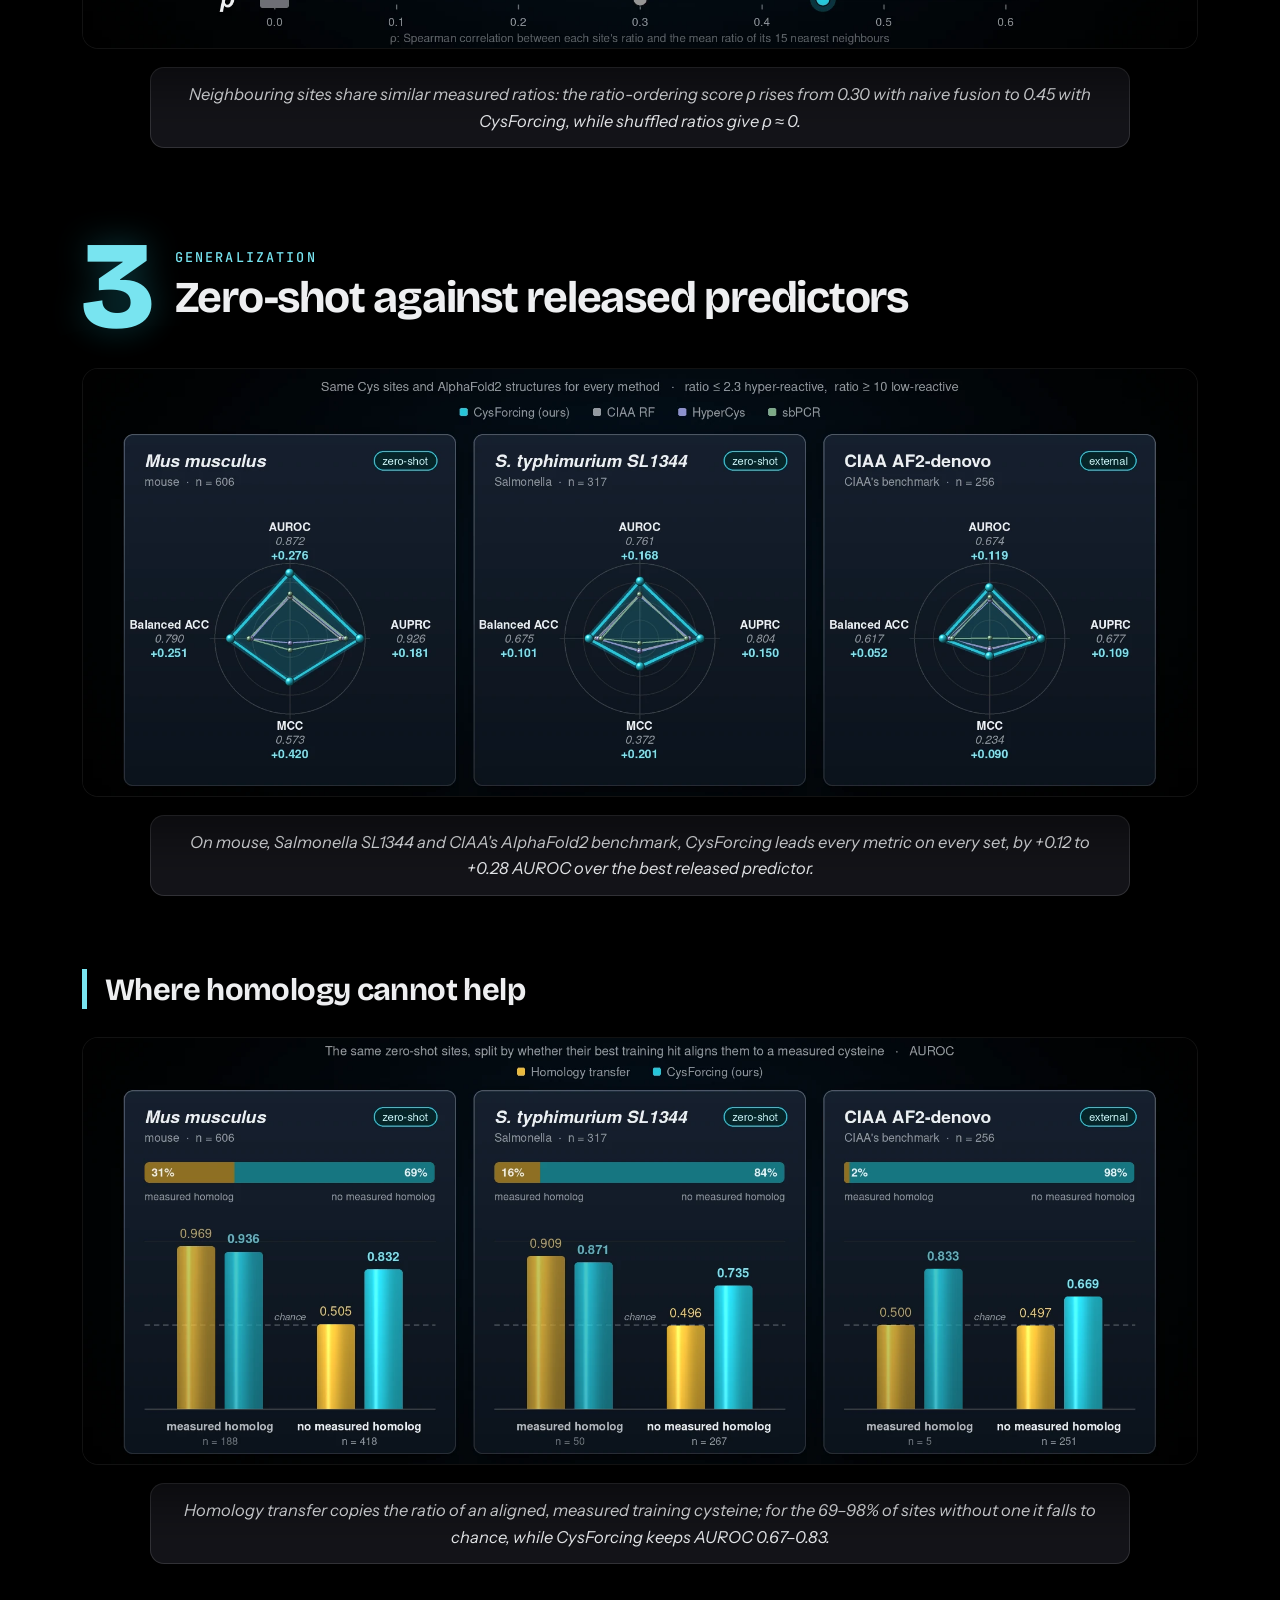
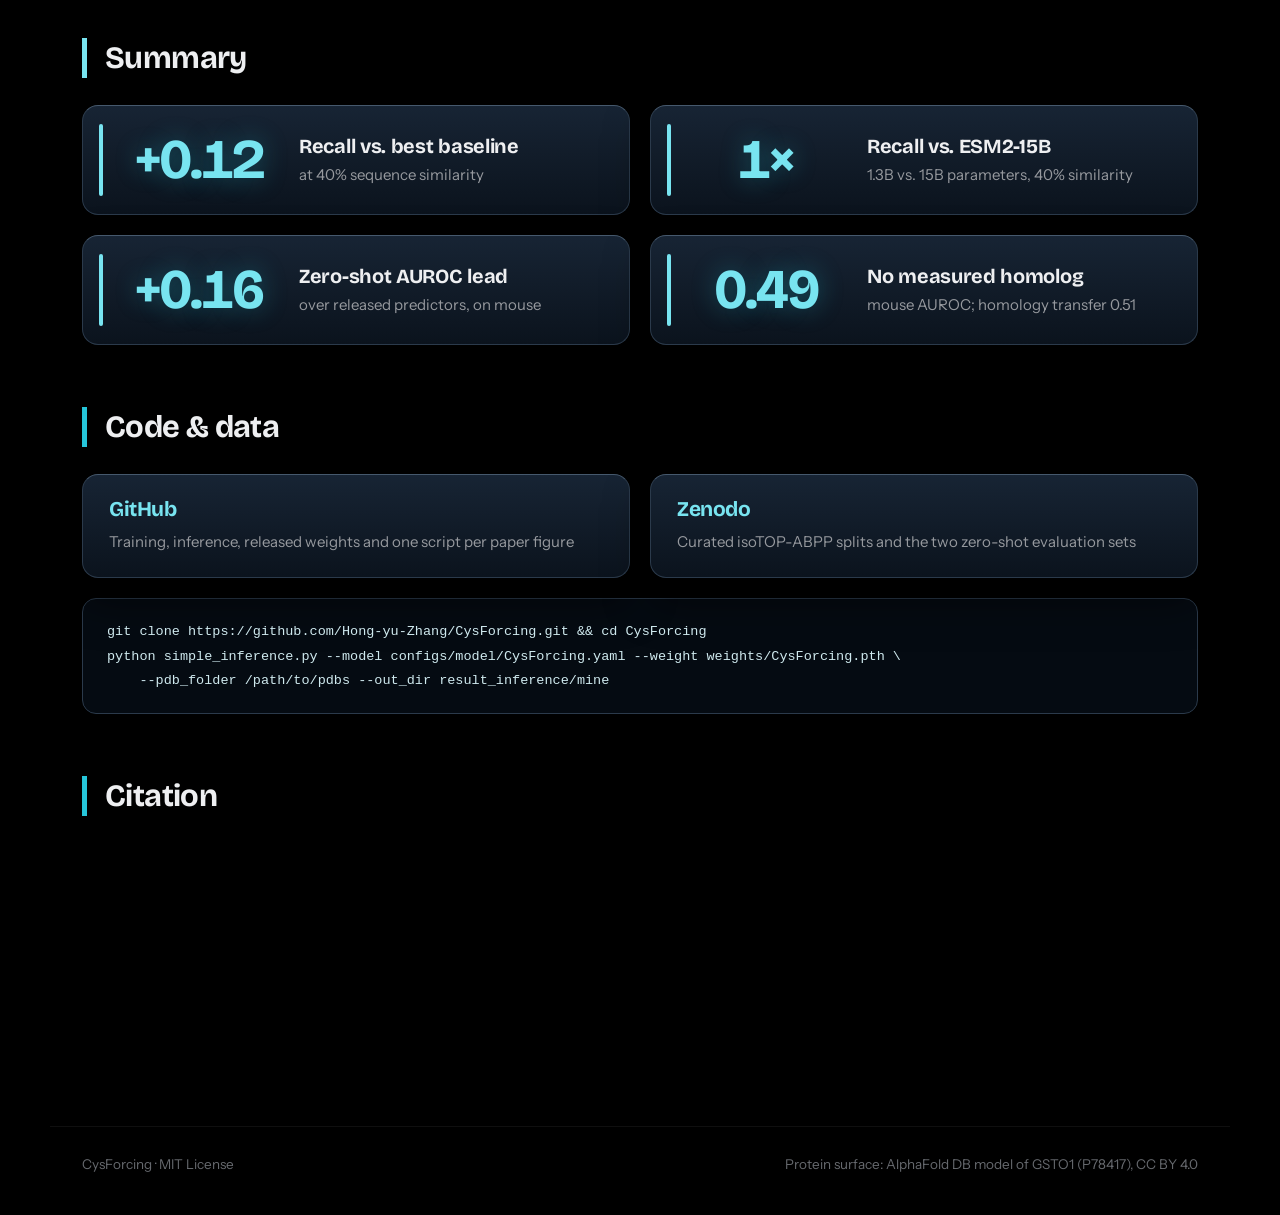
==== commit 5e81b461: "Restyle project page and README; add a one-GPU web interface - Project page: Bricolage Grotesque / I" ====
--- a/docs/index.html
+++ b/docs/index.html
@@ -10,14 +10,28 @@
 <meta property="og:image" content="static/banner.png">
 <meta name="theme-color" content="#06182a">
 <link rel="icon" href="static/favicon.png">
+<link rel="preconnect" href="https://fonts.googleapis.com">
+<link rel="preconnect" href="https://fonts.gstatic.com" crossorigin>
+<link rel="stylesheet" href="https://fonts.googleapis.com/css2?family=Bricolage+Grotesque:opsz,wght@12..96,500..800&family=Instrument+Sans:ital,wght@0,400..700;1,400..700&family=JetBrains+Mono:wght@400;500&display=swap">
 <link rel="stylesheet" href="style.css">
 <script>document.documentElement.classList.add("js")</script>
 </head>
 <body>
-<div class="topline" aria-hidden="true"></div>
 <div class="progress" aria-hidden="true"><span id="progress"></span></div>
 
-<header class="hero">
+<nav class="topnav at-top" id="topnav" aria-label="Chapters">
+  <div class="topnav-in">
+    <a class="brand" href="#top">Cys<span>Forcing</span></a>
+    <div class="seg" id="seg">
+      <span class="seg-thumb" aria-hidden="true"></span>
+      <a href="#method" data-part="1"><b>1</b>Method</a>
+      <a href="#results" data-part="2"><b>2</b>Results</a>
+      <a href="#generalization" data-part="3"><b>3</b>Generalization</a>
+    </div>
+  </div>
+</nav>
+
+<header class="hero" id="top">
   <div class="hero-text reveal">
     <p class="kicker">Cysteine reactivity · chemoproteomics · protein foundation models</p>
     <h1 class="title">CysForcing</h1>
@@ -25,7 +39,7 @@
     <p class="authors">Hongyu Zhang<sup>1</sup>, Feng Zhang<sup>1</sup>, Fengzhang Wang<sup>1</sup>, Zihua Liu<sup>1</sup>, Yudi Guo<sup>1</sup>, Zhiwei Nie<sup>2*</sup>, Chu Wang<sup>1*</sup>, Jie Chen<sup>3,4*</sup>, Yuan Liu<sup>1*</sup></p>
     <p class="affils"><sup>1</sup>Peking University · <sup>2</sup>Fudan University · <sup>3</sup>Harbin Institute of Technology, Shenzhen · <sup>4</sup>Pengcheng Laboratory · <sup>*</sup>corresponding authors</p>
     <nav class="pills" aria-label="Links">
-      <span class="pill is-soon" title="Coming soon">Paper</span>
+      <span class="pill is-soon" title="Coming soon">Paper <span class="soon">soon</span></span>
       <a class="pill" href="https://github.com/Hong-yu-Zhang/CysForcing">Code</a>
       <a class="pill" href="https://doi.org/10.5281/zenodo.24350021">Data</a>
       <a class="pill" href="#demo">Video</a>
@@ -64,8 +78,14 @@
     </div>
   </section>
 
-  <section id="method" class="block">
-    <h2 class="shead"><span>Method</span><em>At a glance</em></h2>
+  <section id="method" class="part part-1" aria-labelledby="method-h">
+    <div class="part-head reveal">
+      <span class="part-num" aria-hidden="true">1</span>
+      <div class="part-title">
+        <p class="part-label">Method</p>
+        <h2 id="method-h">At a glance</h2>
+      </div>
+    </div>
     <div class="paper-fig reveal"><img src="static/method.png" alt="CysForcing architecture: frozen SaProt and ESM-2 encoders, adapters, residue alignment and ratio-prior alignment, decoder" loading="lazy"></div>
     <div class="steps">
       <div class="panel step reveal"><b>01</b><h3>Two frozen encoders</h3><p>SaProt reads the AlphaFold2 structure and ESM-2 the sequence; two small adapters map both views into one space.</p></div>
@@ -74,8 +94,14 @@
     </div>
   </section>
 
-  <section id="results" class="block">
-    <h2 class="shead"><span>Results</span><em>Benchmark against foundation models</em></h2>
+  <section id="results" class="part part-2" aria-labelledby="results-h">
+    <div class="part-head reveal">
+      <span class="part-num" aria-hidden="true">2</span>
+      <div class="part-title">
+        <p class="part-label">Results</p>
+        <h2 id="results-h">Benchmark against foundation models</h2>
+      </div>
+    </div>
     <div class="screen tabs reveal" data-auto="4200">
       <img class="on" src="static/fig_bench_bacc.webp" alt="Balanced accuracy of six models at 100, 80, 60 and 40 percent similarity">
       <img src="static/fig_bench_mcc.webp" alt="MCC of six models at four similarity cutoffs">
@@ -85,10 +111,11 @@
       <button style="left:36.08%;width:5.23%;top:2.09%;height:5.75%" aria-label="Show MCC"></button>
       <button style="left:41.83%;width:3.85%;top:2.09%;height:5.75%" aria-label="Show F1"></button>
       <button style="left:46.20%;width:5.87%;top:2.09%;height:5.75%" aria-label="Show recall"></button>
+      <span class="tab-ind" aria-hidden="true"></span>
     </div>
     <p class="caption reveal">Five protein foundation models at four sequence-similarity cutoffs: the largest gains are in F1 and recall, and they are widest at 40% similarity.</p>
 
-    <h2 class="shead"><span>Results</span><em>Ablation at 40% similarity</em></h2>
+    <h3 class="shead">Ablation at 40% similarity</h3>
     <div class="screen tabs reveal" data-auto="4200">
       <img class="on" src="static/fig_abl_steps_bacc.webp" alt="Ablation, balanced accuracy">
       <img src="static/fig_abl_steps_mcc.webp" alt="Ablation, MCC">
@@ -98,22 +125,31 @@
       <button style="left:35.56%;width:5.23%;top:2.13%;height:5.87%" aria-label="Show MCC"></button>
       <button style="left:41.30%;width:3.85%;top:2.13%;height:5.87%" aria-label="Show F1"></button>
       <button style="left:45.68%;width:5.87%;top:2.13%;height:5.87%" aria-label="Show recall"></button>
+      <span class="tab-ind" aria-hidden="true"></span>
     </div>
     <p class="caption reveal">Fusing sequence and structure already beats either one alone; ratio-prior alignment adds +0.07 F1 and +0.14 recall, the largest single step.</p>
 
-    <h2 class="shead"><span>Results</span><em>Representation space</em></h2>
+    <h3 class="shead">Representation space</h3>
     <div class="screen reveal"><img src="static/fig_latent.webp" alt="Schematic latent spaces of naive fusion and CysForcing coloured by reactivity ratio, with the ratio-ordering score" loading="lazy"></div>
     <p class="caption reveal">Neighbouring sites share similar measured ratios: the ratio-ordering score ρ rises from 0.30 with naive fusion to 0.45 with CysForcing, while shuffled ratios give ρ ≈ 0.</p>
+  </section>
 
-    <h2 class="shead"><span>Generalization</span><em>Zero-shot against released predictors</em></h2>
+  <section id="generalization" class="part part-3" aria-labelledby="generalization-h">
+    <div class="part-head reveal">
+      <span class="part-num" aria-hidden="true">3</span>
+      <div class="part-title">
+        <p class="part-label">Generalization</p>
+        <h2 id="generalization-h">Zero-shot against released predictors</h2>
+      </div>
+    </div>
     <div class="screen reveal"><img src="static/fig_zs_radar.webp" alt="Radar plots of AUROC, AUPRC, MCC and balanced accuracy for CysForcing, CIAA RF, HyperCys and sbPCR on three zero-shot sets" loading="lazy"></div>
     <p class="caption reveal">On mouse, Salmonella SL1344 and CIAA's AlphaFold2 benchmark, CysForcing leads every metric on every set, by +0.12 to +0.28 AUROC over the best released predictor.</p>
 
-    <h2 class="shead"><span>Generalization</span><em>Where homology cannot help</em></h2>
+    <h3 class="shead">Where homology cannot help</h3>
     <div class="screen reveal"><img src="static/fig_zs_homology.webp" alt="AUROC of homology transfer and CysForcing on sites with and without a measured homolog" loading="lazy"></div>
     <p class="caption reveal">Homology transfer copies the ratio of an aligned, measured training cysteine; for the 69–98% of sites without one it falls to chance, while CysForcing keeps AUROC 0.67–0.83.</p>
 
-    <h2 class="shead"><span>Summary</span></h2>
+    <h3 class="shead">Summary</h3>
     <div class="cards">
       <div class="panel card reveal"><b data-to="0.20" data-dec="2" data-pre="+">+0.20</b><div><h3>Recall vs. best baseline</h3><p>at 40% sequence similarity</p></div></div>
       <div class="panel card reveal"><b data-to="2" data-dec="0" data-post="×">2×</b><div><h3>Recall vs. ESM2-15B</h3><p>1.3B vs. 15B parameters, 40% similarity</p></div></div>
--- a/docs/style.css
+++ b/docs/style.css
@@ -1,3 +1,6 @@
+/* CysForcing project page. The palette is the ocean theme of the video; the type is Bricolage Grotesque
+   for display, Instrument Sans for text and JetBrains Mono for code. Three numbered chapters, with a bar
+   at the top whose pill slides to the chapter in view. */
 :root {
   --accent: #26c6da;
   --accent-hi: #78e4f0;
@@ -9,87 +12,183 @@
   --white: #eeeff1;
   --gray: #96999e;
   --gray-d: #66696e;
-  --sans: "Helvetica Neue", Helvetica, Arial, "Nimbus Sans", sans-serif;
-  --serif: Georgia, Gelasio, "Times New Roman", serif;
-  --mono: ui-monospace, SFMono-Regular, Menlo, Consolas, monospace;
+  /* the three chapters step along one hue, so the palette stays the video's */
+  --c1: #26c6da;
+  --c2: #45d3e4;
+  --c3: #78e4f0;
+  --f-display: "Bricolage Grotesque", "Avenir Next", "Helvetica Neue", Helvetica, system-ui, sans-serif;
+  --f-body: "Instrument Sans", "Helvetica Neue", Helvetica, Arial, "Nimbus Sans", system-ui, sans-serif;
+  --f-mono: "JetBrains Mono", ui-monospace, SFMono-Regular, Menlo, Consolas, monospace;
   --maxw: 1180px;
+  --nav-h: 58px;
 }
 
 * { box-sizing: border-box; }
-html { scroll-behavior: smooth; }
+html { scroll-padding-top: calc(var(--nav-h) + 18px); }
+@media (prefers-reduced-motion: no-preference) { html { scroll-behavior: smooth; } }
 body {
   margin: 0;
   color: var(--white);
-  font: 17px/1.6 var(--sans);
+  font: 400 17px/1.65 var(--f-body);
   background: #000 radial-gradient(130% 85% at 50% 0%, #0c2438 0%, var(--stage) 28%, #04101c 55%, #000 85%) fixed;
   -webkit-font-smoothing: antialiased;
+  text-rendering: optimizeLegibility;
 }
 body::before {   /* grain, as the video dithers its gradients */
   content: "";
   position: fixed;
   inset: 0;
   pointer-events: none;
+  z-index: 1;
   background: url(static/grain.png);
   opacity: .35;
 }
-a { color: var(--accent-hi); }
-
-.topline { position: fixed; top: 0; left: 0; right: 0; height: 3px; background: var(--accent); z-index: 20; }
-.progress { position: fixed; left: 0; right: 0; bottom: 0; height: 3px; background: rgba(255, 255, 255, .08); z-index: 20; }
+a { color: var(--accent-hi); text-underline-offset: 3px; }
+button { font: inherit; color: inherit; }
+:focus-visible { outline: 2px solid var(--accent-hi); outline-offset: 3px; }
+h1, h2, h3 { margin: 0; text-wrap: balance; }
+
+.progress { position: fixed; left: 0; right: 0; bottom: 0; height: 3px; background: rgba(255, 255, 255, .08); z-index: 40; }
 .progress span { display: block; width: 0; height: 100%; background: var(--accent); }
+
+/* ------------------------------------------------------------------ bar at the top */
+.topnav {
+  position: sticky;
+  top: 0;
+  z-index: 30;
+  background: rgba(6, 20, 34, .86);
+  border-bottom: 1px solid var(--line);
+}
+@supports ((-webkit-backdrop-filter: blur(8px)) or (backdrop-filter: blur(8px))) {
+  .topnav { background: rgba(6, 20, 34, .62); -webkit-backdrop-filter: saturate(1.5) blur(14px); backdrop-filter: saturate(1.5) blur(14px); }
+}
+.topnav::before { content: ""; position: absolute; inset: 0 0 auto; height: 3px; background: var(--accent); }
+.topnav-in {
+  display: flex;
+  align-items: center;
+  justify-content: space-between;
+  gap: 16px;
+  max-width: var(--maxw);
+  min-height: var(--nav-h);
+  margin: 0 auto;
+  padding: 0 32px;
+}
+.brand {
+  font: 800 21px/1 var(--f-display);
+  letter-spacing: -.03em;
+  color: var(--white);
+  text-decoration: none;
+  transition: opacity .25s ease, visibility .25s ease;
+}
+.brand span { color: var(--accent); }
+.topnav.at-top .brand { opacity: 0; visibility: hidden; }
+
+.seg {
+  position: relative;
+  display: flex;
+  gap: 2px;
+  padding: 4px;
+  max-width: 100%;
+  overflow-x: auto;
+  border: 1px solid var(--line);
+  border-radius: 999px;
+  background: rgba(4, 12, 22, .72);
+  scrollbar-width: none;
+}
+.seg::-webkit-scrollbar { display: none; }
+.seg a {
+  position: relative;
+  z-index: 1;
+  display: inline-flex;
+  align-items: baseline;
+  gap: 7px;
+  padding: 7px 16px;
+  border-radius: 999px;
+  color: var(--gray);
+  font: 600 14.5px/1.2 var(--f-body);
+  text-decoration: none;
+  white-space: nowrap;
+  transition: color .22s ease;
+}
+.seg a b { font: 800 15.5px/1 var(--f-display); color: var(--c-ink, var(--accent)); }
+.seg a:hover, .seg a[aria-current="true"] { color: var(--white); }
+.seg a[data-part="1"] { --c-ink: var(--c1); }
+.seg a[data-part="2"] { --c-ink: var(--c2); }
+.seg a[data-part="3"] { --c-ink: var(--c3); }
+.seg-thumb {
+  position: absolute;
+  z-index: 0;
+  top: 4px;
+  bottom: 4px;
+  left: 0;
+  width: var(--w, 0px);
+  transform: translateX(var(--x, 0px));
+  border-radius: 999px;
+  background: var(--thumb, rgba(38, 198, 218, .16));
+  box-shadow: inset 0 0 0 1px rgba(120, 228, 240, .35);
+  opacity: 0;
+  transition: transform .34s cubic-bezier(.3, .8, .2, 1), width .34s cubic-bezier(.3, .8, .2, 1),
+              background-color .34s ease, opacity .2s ease;
+}
+.seg.has-active .seg-thumb { opacity: 1; }
 
 /* ------------------------------------------------------------------ hero */
 .hero {
   position: relative;
+  z-index: 2;
   max-width: var(--maxw);
-  min-height: 92vh;
+  min-height: calc(88vh - var(--nav-h));
   margin: 0 auto;
-  padding: 96px 32px 40px;
+  padding: 72px 32px 40px;
   display: grid;
-  grid-template-columns: 1fr 1.12fr;
+  grid-template-columns: 1.06fr 1fr;
   align-items: center;
   gap: 24px;
 }
-.kicker { margin: 0 0 14px; color: var(--gray); font-size: 13px; letter-spacing: .14em; text-transform: uppercase; }
+.kicker { margin: 0 0 16px; color: var(--gray); font: 500 11.5px/1.5 var(--f-mono); letter-spacing: .08em; text-transform: uppercase; }
 .title {
-  margin: 0;
-  font-size: clamp(46px, 13vw, 118px);
-  line-height: 1;
-  font-weight: 700;
-  letter-spacing: -.01em;
+  font-family: var(--f-display);
+  font-size: clamp(46px, 13vw, 122px);
+  font-weight: 800;
+  line-height: .9;
+  letter-spacing: -.045em;
+  font-variation-settings: "opsz" 96;
   background: linear-gradient(180deg, #c9f6fb 8%, var(--accent-hi) 40%, var(--accent) 75%, #1aa3b5 100%);
   -webkit-background-clip: text;
   background-clip: text;
   color: transparent;
   filter: drop-shadow(0 0 22px rgba(38, 198, 218, .45)) drop-shadow(0 12px 10px rgba(0, 0, 0, .8));
 }
-.subtitle { max-width: 34ch; margin: 18px 0 22px; font-size: clamp(20px, 2.1vw, 26px); line-height: 1.35; }
-.authors { margin: 0 0 8px; font-size: 16px; }
+.subtitle { max-width: 23ch; margin: 20px 0 22px; font: 600 clamp(21px, 2.4vw, 31px)/1.14 var(--f-display); letter-spacing: -.018em; }
+.authors { margin: 0 0 8px; font-size: 16px; font-weight: 500; }
 .authors sup, .affils sup { color: var(--accent-hi); font-size: .68em; }
 .affils { max-width: 62ch; margin: 0 0 26px; color: var(--gray); font-size: 12.5px; line-height: 1.55; }
 .pills { display: flex; flex-wrap: wrap; gap: 12px; }
 .pill {
   display: inline-flex;
   align-items: center;
+  gap: 8px;
   height: 42px;
   padding: 0 22px;
-  border: 2px solid var(--accent);
+  border: 1px solid var(--accent);
   border-radius: 21px;
   background: rgba(7, 37, 41, .85);
   color: #c3f1f7;
-  font-weight: 500;
-  letter-spacing: .02em;
+  font: 600 15px/1.2 var(--f-body);
   text-decoration: none;
   transition: background .25s, box-shadow .25s, transform .25s;
 }
 .pill:hover { background: rgba(38, 198, 218, .18); box-shadow: 0 0 22px rgba(38, 198, 218, .35); transform: translateY(-1px); }
-.pill.is-soon { opacity: .45; border-style: dashed; cursor: default; }
-.pill.is-soon:hover { background: rgba(7, 37, 41, .85); box-shadow: none; transform: none; }
+.pill.is-soon { color: var(--gray); border-style: dashed; background: transparent; cursor: default; }
+.pill.is-soon:hover { background: transparent; box-shadow: none; transform: none; }
+.pill .soon { font: 500 11.5px/1 var(--f-mono); color: var(--gray-d); }
 .hero-protein { margin: 0; }
 .hero-protein img { display: block; width: 100%; height: auto; }
 
+/* ------------------------------------------------------------------ key numbers */
 .stats {
   position: relative;
+  z-index: 2;
   max-width: var(--maxw);
   margin: 0 auto 24px;
   padding: 0 32px;
@@ -105,17 +204,44 @@
   box-shadow: 0 22px 44px rgba(0, 0, 0, .55);
 }
 .stats div { padding: 18px 22px; }
-.stats b { display: block; color: var(--accent-hi); font-size: 30px; }
-.stats span { color: var(--gray); font-size: 14px; }
+.stats b {
+  display: block;
+  color: var(--accent-hi);
+  font: 700 clamp(28px, 3.4vw, 36px)/1 var(--f-display);
+  letter-spacing: -.03em;
+  font-variant-numeric: tabular-nums;
+}
+.stats span { display: block; margin-top: 8px; color: var(--gray); font-size: 14px; line-height: 1.4; }
 
 /* ------------------------------------------------------------------ sections */
-main { position: relative; max-width: var(--maxw); margin: 0 auto; padding: 0 32px 80px; }
+main { position: relative; z-index: 2; max-width: var(--maxw); margin: 0 auto; padding: 0 32px 80px; }
 .block { padding-top: 56px; }
-.shead { display: flex; align-items: center; margin: 64px 0 22px; font-size: 30px; font-weight: 700; }
+.shead { display: flex; align-items: center; margin: 64px 0 22px; font-family: var(--f-display); font-size: clamp(23px, 2.6vw, 31px); font-weight: 700; letter-spacing: -.02em; }
 .block > .shead:first-child { margin-top: 0; }
-.shead::before { content: ""; width: 5px; height: 40px; margin-right: 18px; background: var(--accent); }
-.shead em { display: flex; align-items: center; color: var(--accent-hi); font-size: 22px; font-style: normal; font-weight: 500; }
-.shead em::before { content: ""; width: 4px; height: 30px; margin: 0 14px 0 22px; background: var(--accent); }
+.shead::before { content: ""; width: 5px; height: 1.3em; margin-right: 18px; background: var(--accent); }
+.shead em { display: flex; align-items: center; color: var(--accent-hi); font-size: .72em; font-style: normal; font-weight: 600; }
+.shead em::before { content: ""; width: 4px; height: 1.3em; margin: 0 14px 0 22px; background: var(--accent); }
+
+/* the three numbered chapters */
+.part { padding-top: clamp(54px, 7vw, 92px); }
+.part-1 { --c: var(--c1); }
+.part-2 { --c: var(--c2); }
+.part-3 { --c: var(--c3); }
+.part-head { display: flex; align-items: center; gap: clamp(16px, 2.6vw, 30px); margin-bottom: clamp(22px, 3vw, 34px); }
+.part-num {
+  flex: none;
+  font: 800 clamp(70px, 11vw, 124px)/.78 var(--f-display);
+  letter-spacing: -.06em;
+  font-variation-settings: "opsz" 96;
+  color: var(--c);
+  text-shadow: 0 0 34px rgba(38, 198, 218, .3);
+}
+.part-title { min-width: 0; }
+.part-label { margin: 0 0 10px; color: var(--c); font: 500 clamp(12px, 1.5vw, 13.5px)/1 var(--f-mono); letter-spacing: .16em; text-transform: uppercase; }
+.part-head h2 { font: 700 clamp(27px, 3.6vw, 44px)/1.08 var(--f-display); letter-spacing: -.028em; }
+.part .shead { margin-top: clamp(44px, 6vw, 68px); }
+.part .shead::before, .part .shead em::before { background: var(--c); }
+.part .shead em { color: var(--c); }
 
 .screen {
   position: relative;
@@ -127,11 +253,25 @@
 }
 .screen video, .screen img { display: block; width: 100%; height: auto; }
 .tabs { display: grid; }
-.tabs img { grid-area: 1 / 1; opacity: 0; transition: opacity .6s ease; }
+.tabs img { grid-area: 1 / 1; opacity: 0; transition: opacity .55s ease; }
 .tabs img.on { opacity: 1; }
 .tabs button { position: absolute; padding: 0; border: 0; border-radius: 22px; background: transparent; cursor: pointer; }
 .tabs button:hover { box-shadow: inset 0 0 0 2px rgba(120, 228, 240, .55); }
-.tabs button:focus-visible { outline: 2px solid var(--accent-hi); outline-offset: 2px; }
+/* a ring slides between the tabs drawn into the frame, echoing the bar at the top */
+.tab-ind {
+  position: absolute;
+  left: 0;
+  top: var(--t, 0);
+  width: var(--w, 0);
+  height: var(--h, 0);
+  transform: translateX(var(--x, 0));
+  border-radius: 999px;
+  box-shadow: 0 0 0 2px var(--accent-hi), 0 0 20px rgba(38, 198, 218, .55);
+  opacity: 0;
+  pointer-events: none;
+  transition: transform .42s cubic-bezier(.3, .8, .2, 1), width .42s cubic-bezier(.3, .8, .2, 1), opacity .2s ease;
+}
+.tabs.ready .tab-ind { opacity: 1; }
 
 .caption {
   width: fit-content;
@@ -141,8 +281,8 @@
   border: 1px solid rgba(255, 255, 255, .13);
   border-radius: 14px;
   background: rgba(24, 24, 30, .84);
-  color: #f0f0f4;
-  font: italic 19px/1.5 var(--serif);
+  color: #e9ebee;
+  font: italic 400 16.5px/1.6 var(--f-body);
   text-align: center;
 }
 
@@ -157,26 +297,35 @@
   border-radius: 2px;
   background: var(--accent);
 }
-.prose p { margin: 0; color: #d5d8dc; line-height: 1.75; }
+.prose p { margin: 0; color: #d5d8dc; font-size: 16.5px; line-height: 1.75; }
 
 .paper-fig { padding: 18px 22px; border-radius: 16px; background: #fff; box-shadow: 0 30px 60px rgba(0, 0, 0, .6); }
 .paper-fig img { display: block; width: 100%; }
 .steps { display: grid; grid-template-columns: repeat(3, 1fr); gap: 18px; margin-top: 20px; }
 .step { padding: 22px 24px; }
-.step b { color: var(--accent); font-size: 14px; letter-spacing: .1em; }
-.step h3 { margin: 6px 0; font-size: 20px; }
-.step p { margin: 0; color: var(--gray); font-size: 15px; line-height: 1.55; }
+.step b { color: var(--c, var(--accent)); font: 500 13px/1 var(--f-mono); letter-spacing: .1em; }
+.step h3 { margin: 8px 0 6px; font: 700 20px/1.25 var(--f-display); letter-spacing: -.015em; }
+.step p { margin: 0; color: var(--gray); font-size: 15px; line-height: 1.6; }
 
 .cards { display: grid; grid-template-columns: repeat(2, 1fr); gap: 20px; }
 .card { position: relative; display: flex; align-items: center; gap: 26px; padding: 26px 30px 26px 40px; }
-.card > b { min-width: 150px; color: var(--accent-hi); font-size: 56px; text-align: center; text-shadow: 0 0 24px rgba(38, 198, 218, .35); }
-.card h3 { margin: 0 0 4px; font-size: 21px; }
+.card::before { background: var(--c, var(--accent)); }
+.card > b {
+  min-width: 150px;
+  color: var(--accent-hi);
+  font: 700 clamp(40px, 5vw, 56px)/1 var(--f-display);
+  letter-spacing: -.04em;
+  font-variant-numeric: tabular-nums;
+  text-align: center;
+  text-shadow: 0 0 24px rgba(38, 198, 218, .35);
+}
+.card h3 { margin: 0 0 4px; font: 700 20px/1.3 var(--f-display); letter-spacing: -.015em; }
 .card p { margin: 0; color: var(--gray); font-size: 15px; }
 
 .links { display: grid; grid-template-columns: repeat(2, 1fr); gap: 20px; }
 .link { display: block; padding: 22px 26px; color: inherit; text-decoration: none; transition: transform .25s, box-shadow .25s, border-color .25s; }
 .link:hover { border-color: var(--accent); transform: translateY(-2px); box-shadow: 0 26px 50px rgba(0, 0, 0, .6), 0 0 26px rgba(38, 198, 218, .18); }
-.link b { display: block; margin-bottom: 4px; color: var(--accent-hi); font-size: 22px; }
+.link b { display: block; margin-bottom: 4px; color: var(--accent-hi); font: 700 21px/1.2 var(--f-display); letter-spacing: -.02em; }
 .link span { color: var(--gray); font-size: 15px; }
 .code, .bib pre {
   margin: 20px 0 0;
@@ -186,7 +335,7 @@
   border-radius: 14px;
   background: #050b12;
   color: #cfe9ee;
-  font: 14px/1.65 var(--mono);
+  font: 400 13.5px/1.7 var(--f-mono);
 }
 .bib { position: relative; }
 .bib pre { margin: 0; }
@@ -200,13 +349,14 @@
   border-radius: 16px;
   background: rgba(7, 37, 41, .9);
   color: #c3f1f7;
-  font: 500 13px var(--sans);
+  font: 600 13px var(--f-body);
   cursor: pointer;
 }
 .copy.done { background: var(--accent); color: #032027; }
 
 .foot {
   position: relative;
+  z-index: 2;
   max-width: var(--maxw);
   margin: 0 auto;
   padding: 26px 32px 46px;
@@ -216,26 +366,36 @@
   gap: 16px;
   border-top: 1px solid rgba(255, 255, 255, .06);
   color: var(--gray-d);
-  font-size: 13px;
+  font-size: 13.5px;
 }
 
 /* ------------------------------------------------------------------ motion */
-.js .reveal { opacity: 0; transform: translateY(24px); transition: opacity .8s cubic-bezier(.2, .7, .2, 1), transform .8s cubic-bezier(.2, .7, .2, 1); }
+.js .reveal { opacity: 0; transform: translateY(22px); transition: opacity .8s cubic-bezier(.2, .7, .2, 1), transform .8s cubic-bezier(.2, .7, .2, 1); }
 .js .reveal.in { opacity: 1; transform: none; }
+.js .reveal.in:nth-child(2) { transition-delay: .07s; }
+.js .reveal.in:nth-child(3) { transition-delay: .14s; }
+.js .reveal.in:nth-child(4) { transition-delay: .21s; }
 @media (prefers-reduced-motion: reduce) {
   html { scroll-behavior: auto; }
   .js .reveal { opacity: 1; transform: none; transition: none; }
+  .seg-thumb, .tab-ind, .tabs img { transition: none; }
 }
 
 /* ------------------------------------------------------------------ narrow screens */
 @media (max-width: 900px) {
-  .hero { grid-template-columns: 1fr; min-height: auto; padding: 64px 20px 32px; }
-  .stats, main { padding-left: 20px; padding-right: 20px; }
+  .hero { grid-template-columns: 1fr; min-height: auto; padding: 48px 20px 32px; }
+  .stats, main, .topnav-in, .foot { padding-left: 20px; padding-right: 20px; }
   .hero-protein { order: -1; width: 100%; max-width: 440px; margin: 0 auto; }
   .stats { grid-template-columns: repeat(2, 1fr); }
   .steps, .cards, .links { grid-template-columns: 1fr; }
-  .shead { flex-wrap: wrap; font-size: 24px; }
-  .shead em { font-size: 17px; }
-  .card > b { min-width: 110px; font-size: 44px; }
-  .caption { font-size: 16px; }
-}
+  .shead { flex-wrap: wrap; }
+  .part-head { gap: 14px; }
+  .card > b { min-width: 110px; }
+  .caption { font-size: 15.5px; }
+}
+@media (max-width: 640px) {
+  .brand { display: none; }
+  .topnav-in { justify-content: center; }
+  .seg a { padding: 7px 12px; font-size: 13.5px; gap: 6px; }
+  .part-num { font-size: 64px; }
+}
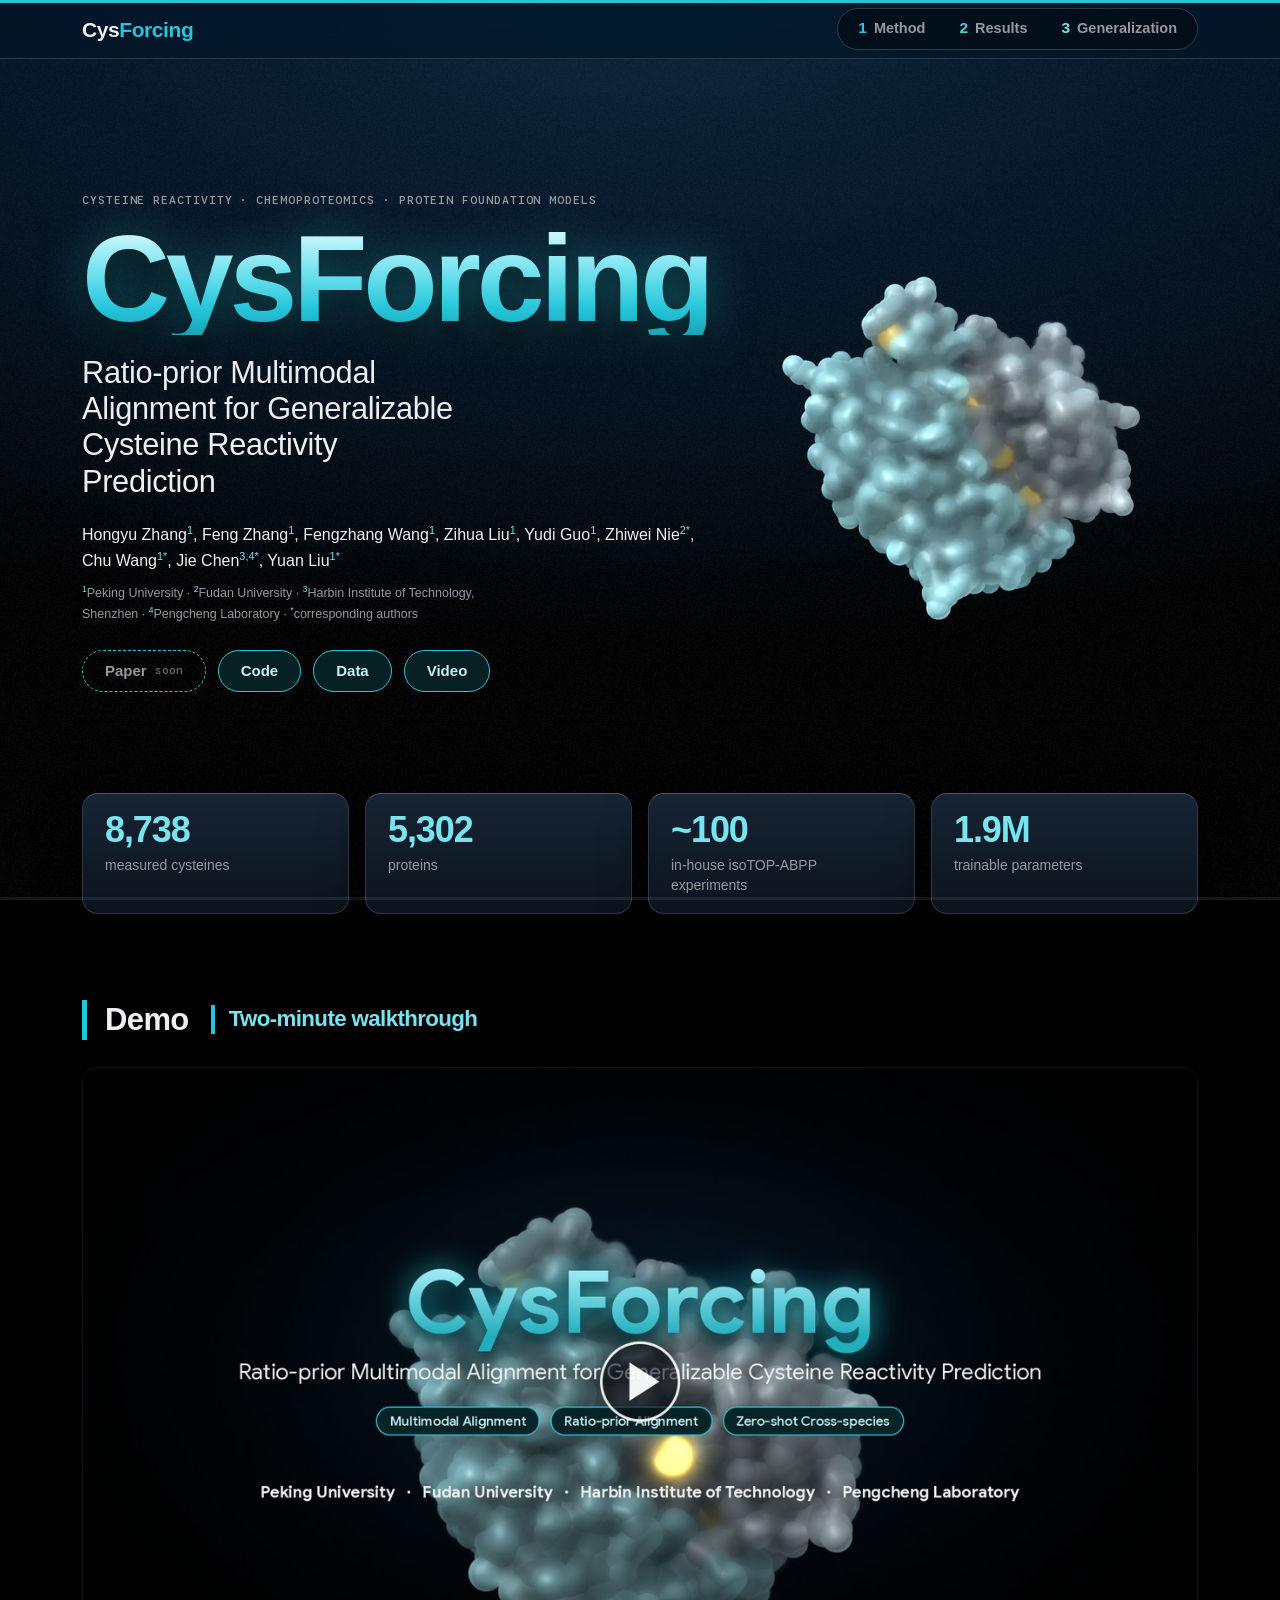
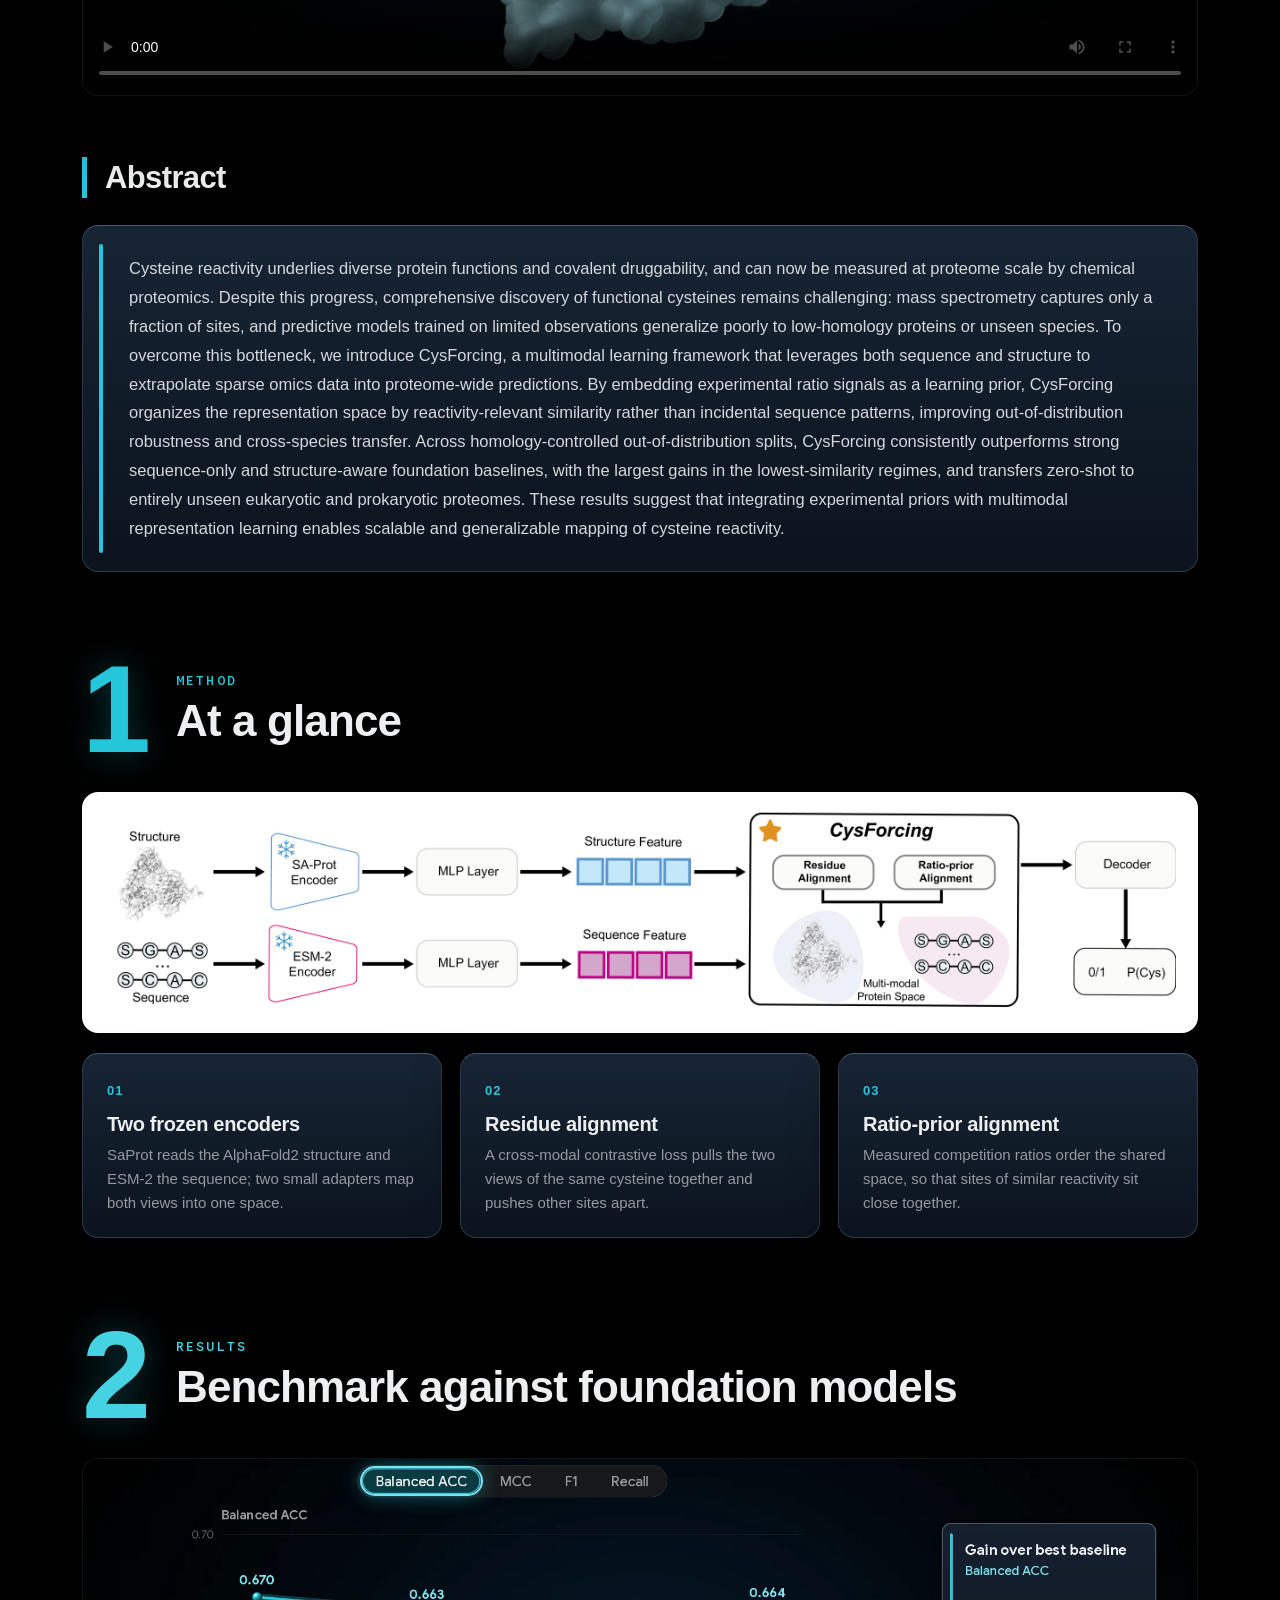
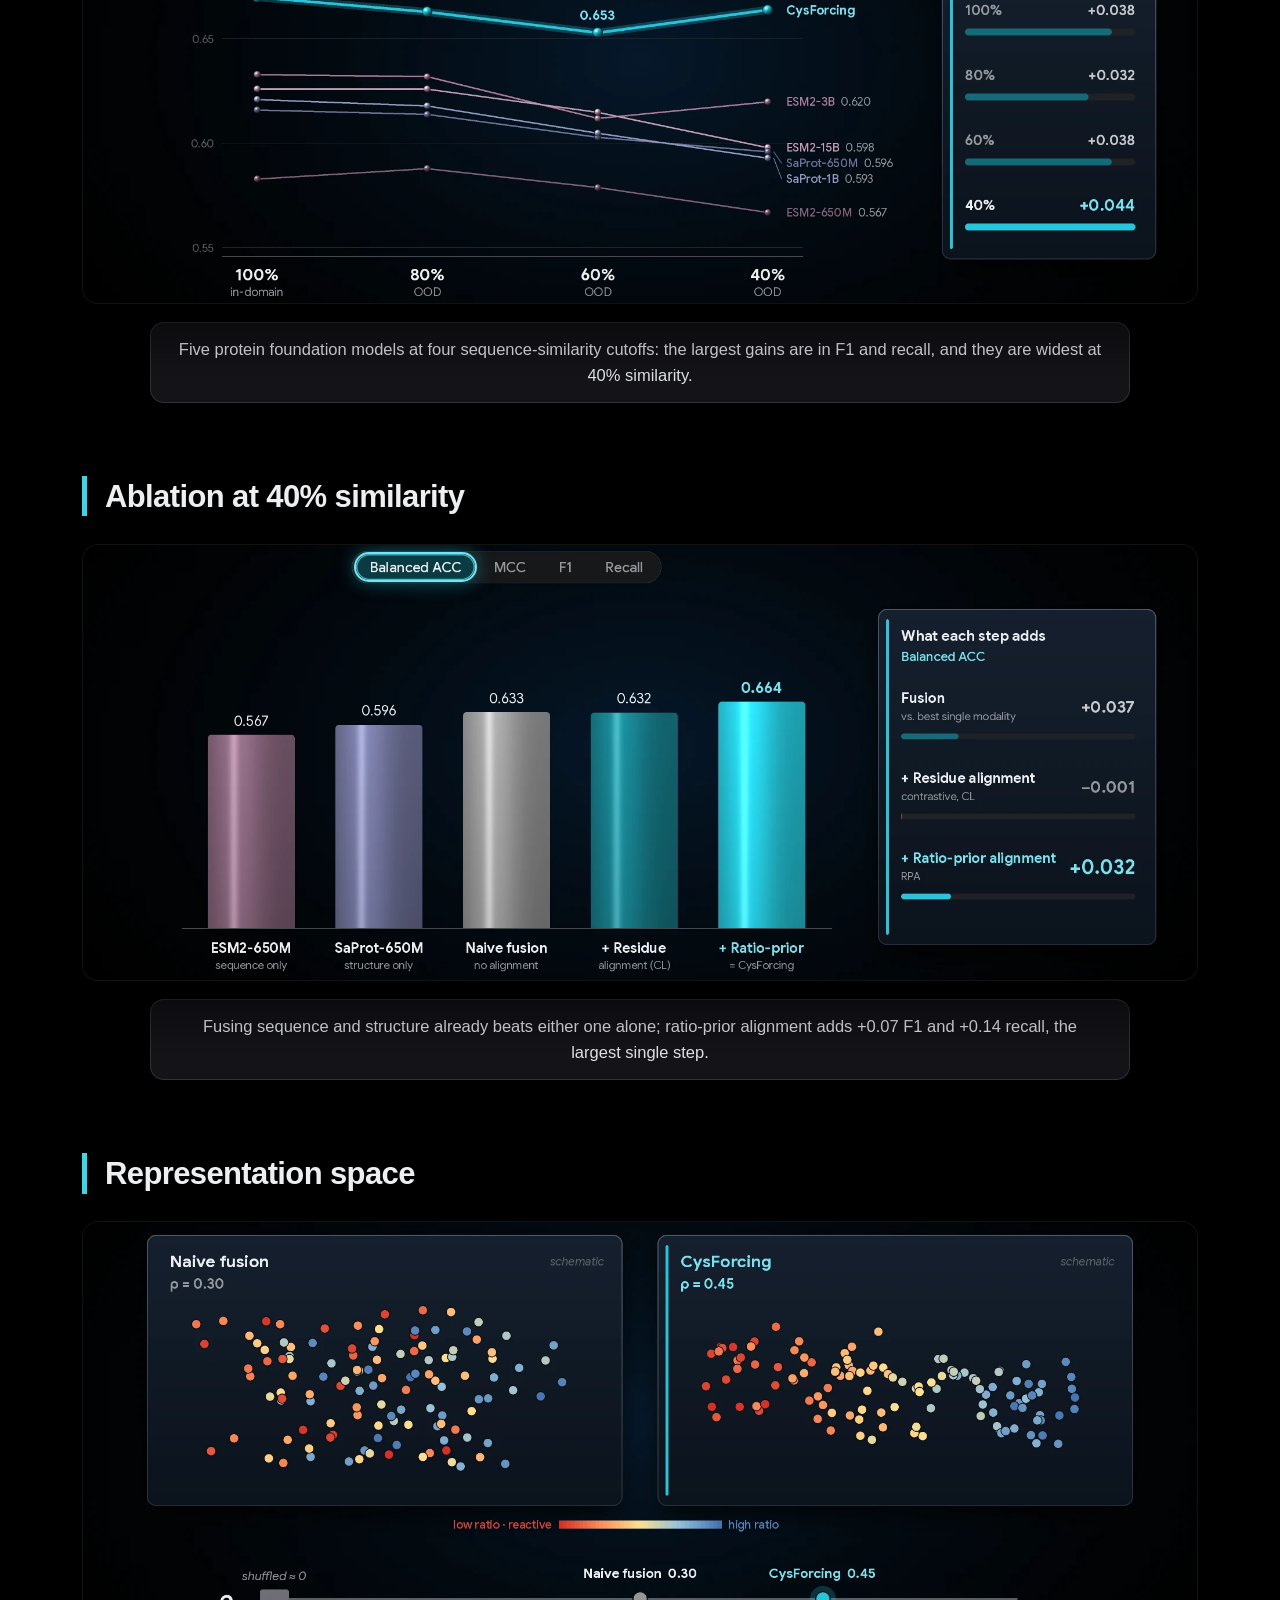
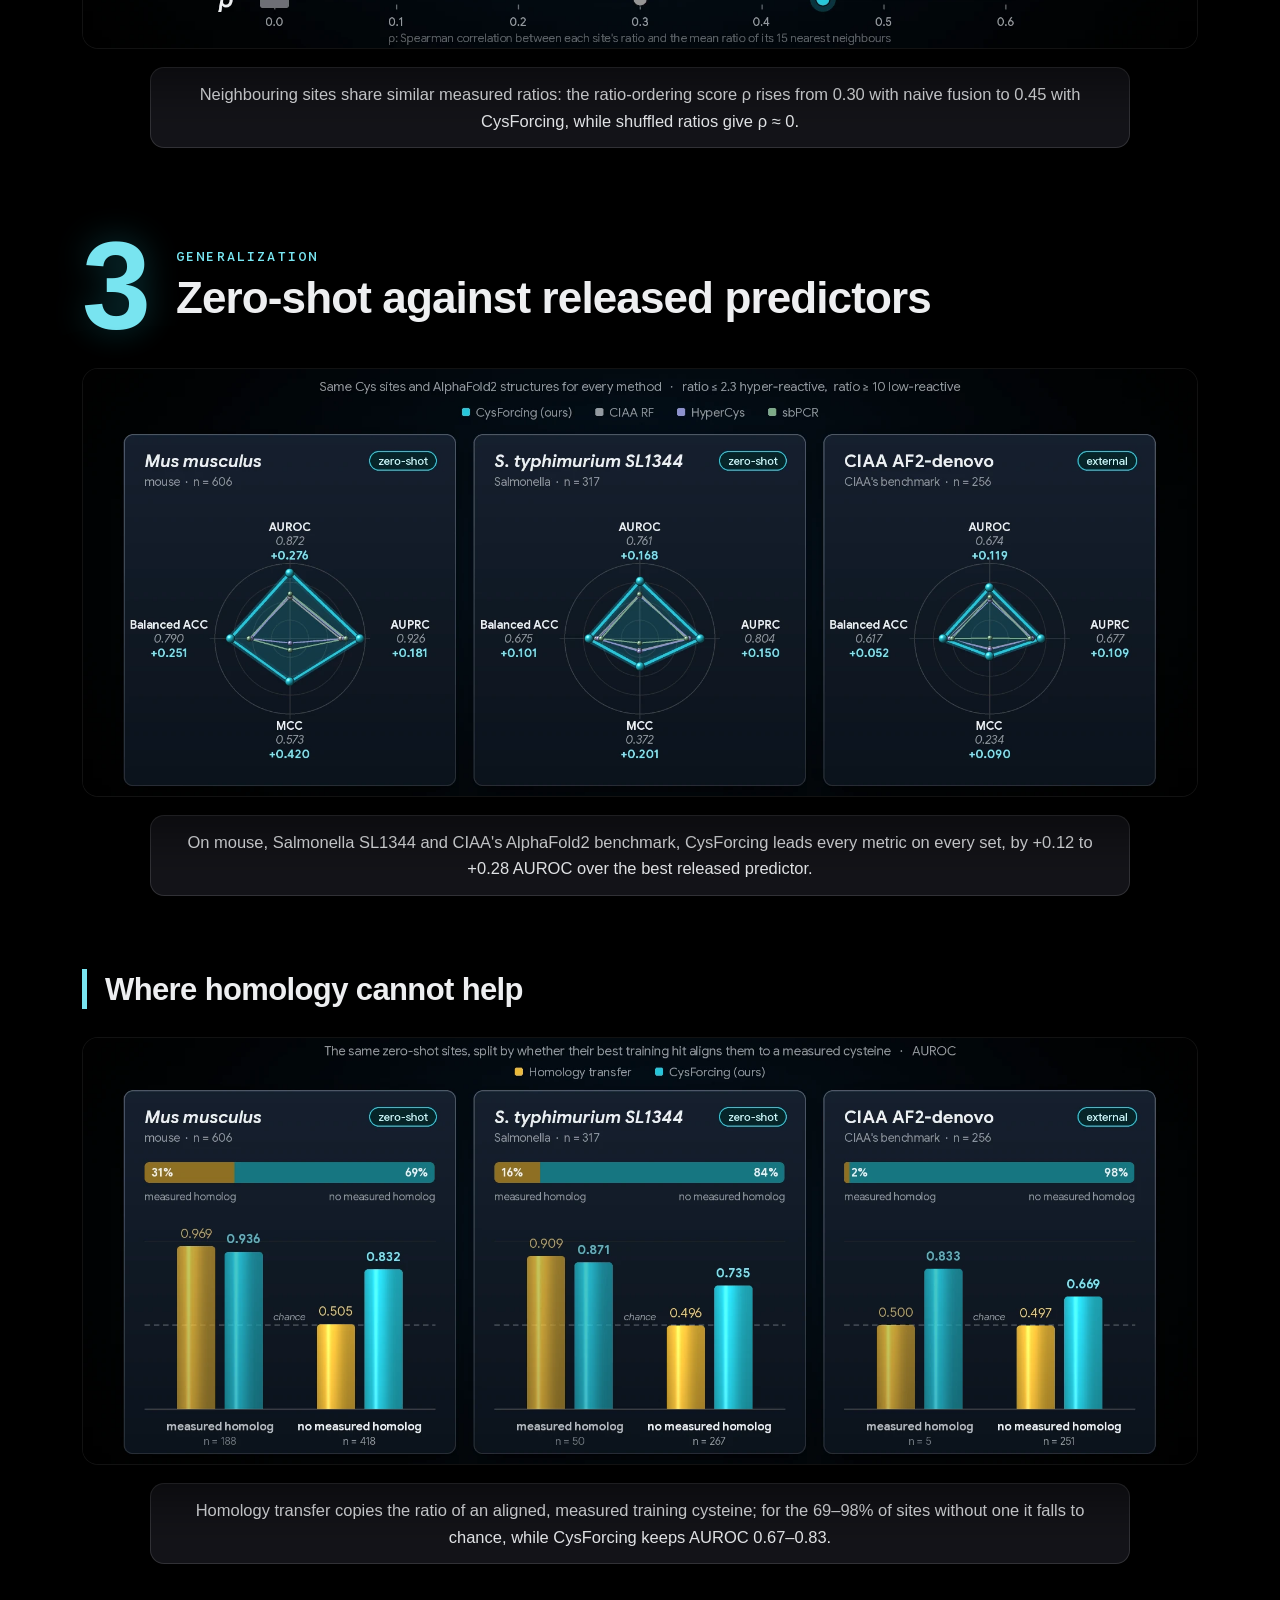
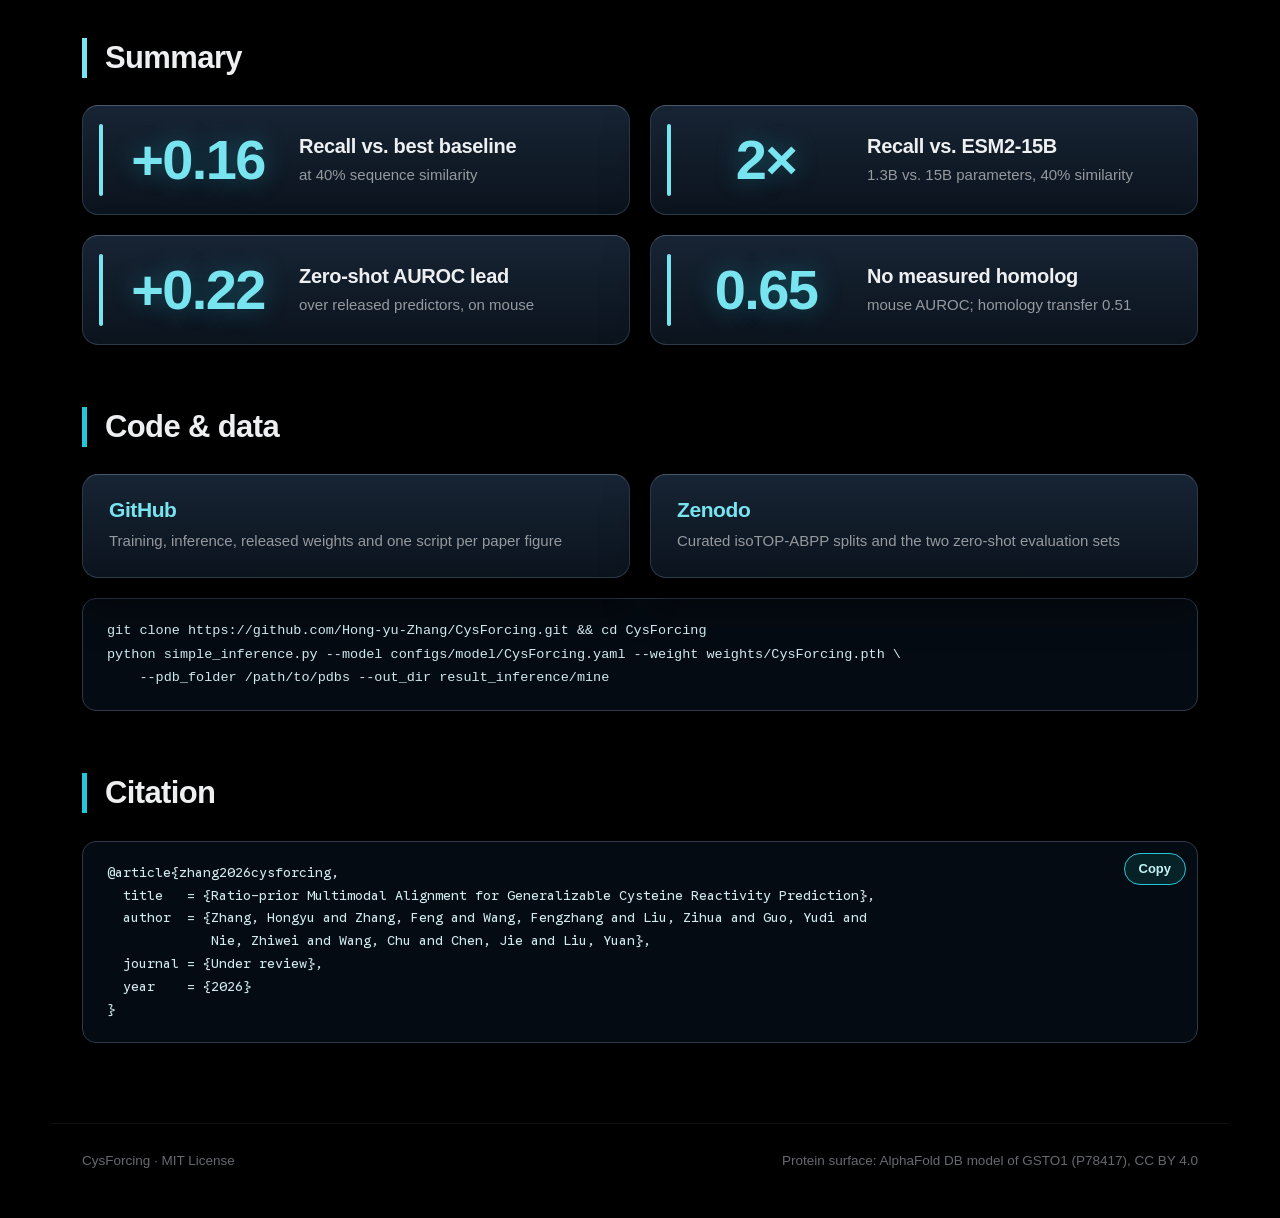
==== commit fbf1ea89: "Set the page, web interface and video in Google Sans - Project page and web interface use Google San" ====
--- a/docs/index.html
+++ b/docs/index.html
@@ -12,7 +12,7 @@
 <link rel="icon" href="static/favicon.png">
 <link rel="preconnect" href="https://fonts.googleapis.com">
 <link rel="preconnect" href="https://fonts.gstatic.com" crossorigin>
-<link rel="stylesheet" href="https://fonts.googleapis.com/css2?family=Bricolage+Grotesque:opsz,wght@12..96,500..800&family=Instrument+Sans:ital,wght@0,400..700;1,400..700&family=JetBrains+Mono:wght@400;500&display=swap">
+<link rel="stylesheet" href="https://fonts.googleapis.com/css2?family=Google+Sans:wght@400..700&family=Google+Sans+Code:wght@400..600&display=swap">
 <link rel="stylesheet" href="style.css">
 <script>document.documentElement.classList.add("js")</script>
 </head>
@@ -107,10 +107,10 @@
       <img src="static/fig_bench_mcc.webp" alt="MCC of six models at four similarity cutoffs">
       <img src="static/fig_bench_f1.webp" alt="F1 of six models at four similarity cutoffs">
       <img src="static/fig_bench_recall.webp" alt="Recall of six models at four similarity cutoffs">
-      <button style="left:25.02%;width:10.54%;top:2.09%;height:5.75%" aria-label="Show balanced accuracy"></button>
-      <button style="left:36.08%;width:5.23%;top:2.09%;height:5.75%" aria-label="Show MCC"></button>
-      <button style="left:41.83%;width:3.85%;top:2.09%;height:5.75%" aria-label="Show F1"></button>
-      <button style="left:46.20%;width:5.87%;top:2.09%;height:5.75%" aria-label="Show recall"></button>
+      <button style="left:25.04%;width:10.66%;top:2.09%;height:5.75%" aria-label="Show balanced accuracy"></button>
+      <button style="left:36.21%;width:5.31%;top:2.09%;height:5.75%" aria-label="Show MCC"></button>
+      <button style="left:42.05%;width:3.64%;top:2.09%;height:5.75%" aria-label="Show F1"></button>
+      <button style="left:46.21%;width:5.83%;top:2.09%;height:5.75%" aria-label="Show recall"></button>
       <span class="tab-ind" aria-hidden="true"></span>
     </div>
     <p class="caption reveal">Five protein foundation models at four sequence-similarity cutoffs: the largest gains are in F1 and recall, and they are widest at 40% similarity.</p>
@@ -121,10 +121,10 @@
       <img src="static/fig_abl_steps_mcc.webp" alt="Ablation, MCC">
       <img src="static/fig_abl_steps_f1.webp" alt="Ablation, F1">
       <img src="static/fig_abl_steps_recall.webp" alt="Ablation, recall">
-      <button style="left:24.50%;width:10.54%;top:2.13%;height:5.87%" aria-label="Show balanced accuracy"></button>
-      <button style="left:35.56%;width:5.23%;top:2.13%;height:5.87%" aria-label="Show MCC"></button>
-      <button style="left:41.30%;width:3.85%;top:2.13%;height:5.87%" aria-label="Show F1"></button>
-      <button style="left:45.68%;width:5.87%;top:2.13%;height:5.87%" aria-label="Show recall"></button>
+      <button style="left:24.52%;width:10.66%;top:2.13%;height:5.87%" aria-label="Show balanced accuracy"></button>
+      <button style="left:35.69%;width:5.31%;top:2.13%;height:5.87%" aria-label="Show MCC"></button>
+      <button style="left:41.53%;width:3.64%;top:2.13%;height:5.87%" aria-label="Show F1"></button>
+      <button style="left:45.69%;width:5.83%;top:2.13%;height:5.87%" aria-label="Show recall"></button>
       <span class="tab-ind" aria-hidden="true"></span>
     </div>
     <p class="caption reveal">Fusing sequence and structure already beats either one alone; ratio-prior alignment adds +0.07 F1 and +0.14 recall, the largest single step.</p>
--- a/docs/style.css
+++ b/docs/style.css
@@ -1,5 +1,5 @@
-/* CysForcing project page. The palette is the ocean theme of the video; the type is Bricolage Grotesque
-   for display, Instrument Sans for text and JetBrains Mono for code. Three numbered chapters, with a bar
+/* CysForcing project page. The palette is the ocean theme of the video; the type is Google Sans,
+   with Google Sans Code for code. Three numbered chapters, with a bar
    at the top whose pill slides to the chapter in view. */
 :root {
   --accent: #26c6da;
@@ -16,9 +16,9 @@
   --c1: #26c6da;
   --c2: #45d3e4;
   --c3: #78e4f0;
-  --f-display: "Bricolage Grotesque", "Avenir Next", "Helvetica Neue", Helvetica, system-ui, sans-serif;
-  --f-body: "Instrument Sans", "Helvetica Neue", Helvetica, Arial, "Nimbus Sans", system-ui, sans-serif;
-  --f-mono: "JetBrains Mono", ui-monospace, SFMono-Regular, Menlo, Consolas, monospace;
+  --f-display: "Google Sans", "Helvetica Neue", Helvetica, Arial, system-ui, sans-serif;
+  --f-body: "Google Sans", "Helvetica Neue", Helvetica, Arial, system-ui, sans-serif;
+  --f-mono: "Google Sans Code", ui-monospace, SFMono-Regular, Menlo, Consolas, monospace;
   --maxw: 1180px;
   --nav-h: 58px;
 }
@@ -74,8 +74,8 @@
   padding: 0 32px;
 }
 .brand {
-  font: 800 21px/1 var(--f-display);
-  letter-spacing: -.03em;
+  font: 700 21px/1 var(--f-display);
+  letter-spacing: -.02em;
   color: var(--white);
   text-decoration: none;
   transition: opacity .25s ease, visibility .25s ease;
@@ -110,7 +110,7 @@
   white-space: nowrap;
   transition: color .22s ease;
 }
-.seg a b { font: 800 15.5px/1 var(--f-display); color: var(--c-ink, var(--accent)); }
+.seg a b { font: 700 15.5px/1 var(--f-display); color: var(--c-ink, var(--accent)); }
 .seg a:hover, .seg a[aria-current="true"] { color: var(--white); }
 .seg a[data-part="1"] { --c-ink: var(--c1); }
 .seg a[data-part="2"] { --c-ink: var(--c2); }
@@ -149,17 +149,16 @@
 .title {
   font-family: var(--f-display);
   font-size: clamp(46px, 13vw, 122px);
-  font-weight: 800;
+  font-weight: 700;
   line-height: .9;
-  letter-spacing: -.045em;
-  font-variation-settings: "opsz" 96;
+  letter-spacing: -.035em;
   background: linear-gradient(180deg, #c9f6fb 8%, var(--accent-hi) 40%, var(--accent) 75%, #1aa3b5 100%);
   -webkit-background-clip: text;
   background-clip: text;
   color: transparent;
   filter: drop-shadow(0 0 22px rgba(38, 198, 218, .45)) drop-shadow(0 12px 10px rgba(0, 0, 0, .8));
 }
-.subtitle { max-width: 23ch; margin: 20px 0 22px; font: 600 clamp(21px, 2.4vw, 31px)/1.14 var(--f-display); letter-spacing: -.018em; }
+.subtitle { max-width: 23ch; margin: 20px 0 22px; font: 500 clamp(21px, 2.4vw, 31px)/1.18 var(--f-display); letter-spacing: -.01em; }
 .authors { margin: 0 0 8px; font-size: 16px; font-weight: 500; }
 .authors sup, .affils sup { color: var(--accent-hi); font-size: .68em; }
 .affils { max-width: 62ch; margin: 0 0 26px; color: var(--gray); font-size: 12.5px; line-height: 1.55; }
@@ -230,15 +229,14 @@
 .part-head { display: flex; align-items: center; gap: clamp(16px, 2.6vw, 30px); margin-bottom: clamp(22px, 3vw, 34px); }
 .part-num {
   flex: none;
-  font: 800 clamp(70px, 11vw, 124px)/.78 var(--f-display);
-  letter-spacing: -.06em;
-  font-variation-settings: "opsz" 96;
+  font: 700 clamp(70px, 11vw, 124px)/.78 var(--f-display);
+  letter-spacing: -.04em;
   color: var(--c);
   text-shadow: 0 0 34px rgba(38, 198, 218, .3);
 }
 .part-title { min-width: 0; }
 .part-label { margin: 0 0 10px; color: var(--c); font: 500 clamp(12px, 1.5vw, 13.5px)/1 var(--f-mono); letter-spacing: .16em; text-transform: uppercase; }
-.part-head h2 { font: 700 clamp(27px, 3.6vw, 44px)/1.08 var(--f-display); letter-spacing: -.028em; }
+.part-head h2 { font: 700 clamp(27px, 3.6vw, 44px)/1.1 var(--f-display); letter-spacing: -.02em; }
 .part .shead { margin-top: clamp(44px, 6vw, 68px); }
 .part .shead::before, .part .shead em::before { background: var(--c); }
 .part .shead em { color: var(--c); }
@@ -282,7 +280,7 @@
   border-radius: 14px;
   background: rgba(24, 24, 30, .84);
   color: #e9ebee;
-  font: italic 400 16.5px/1.6 var(--f-body);
+  font: 400 16.5px/1.6 var(--f-body);
   text-align: center;
 }
 
@@ -303,7 +301,7 @@
 .paper-fig img { display: block; width: 100%; }
 .steps { display: grid; grid-template-columns: repeat(3, 1fr); gap: 18px; margin-top: 20px; }
 .step { padding: 22px 24px; }
-.step b { color: var(--c, var(--accent)); font: 500 13px/1 var(--f-mono); letter-spacing: .1em; }
+.step b { color: var(--c, var(--accent)); font: 700 13px/1 var(--f-body); letter-spacing: .08em; font-variant-numeric: tabular-nums; }
 .step h3 { margin: 8px 0 6px; font: 700 20px/1.25 var(--f-display); letter-spacing: -.015em; }
 .step p { margin: 0; color: var(--gray); font-size: 15px; line-height: 1.6; }
 
@@ -314,7 +312,7 @@
   min-width: 150px;
   color: var(--accent-hi);
   font: 700 clamp(40px, 5vw, 56px)/1 var(--f-display);
-  letter-spacing: -.04em;
+  letter-spacing: -.03em;
   font-variant-numeric: tabular-nums;
   text-align: center;
   text-shadow: 0 0 24px rgba(38, 198, 218, .35);
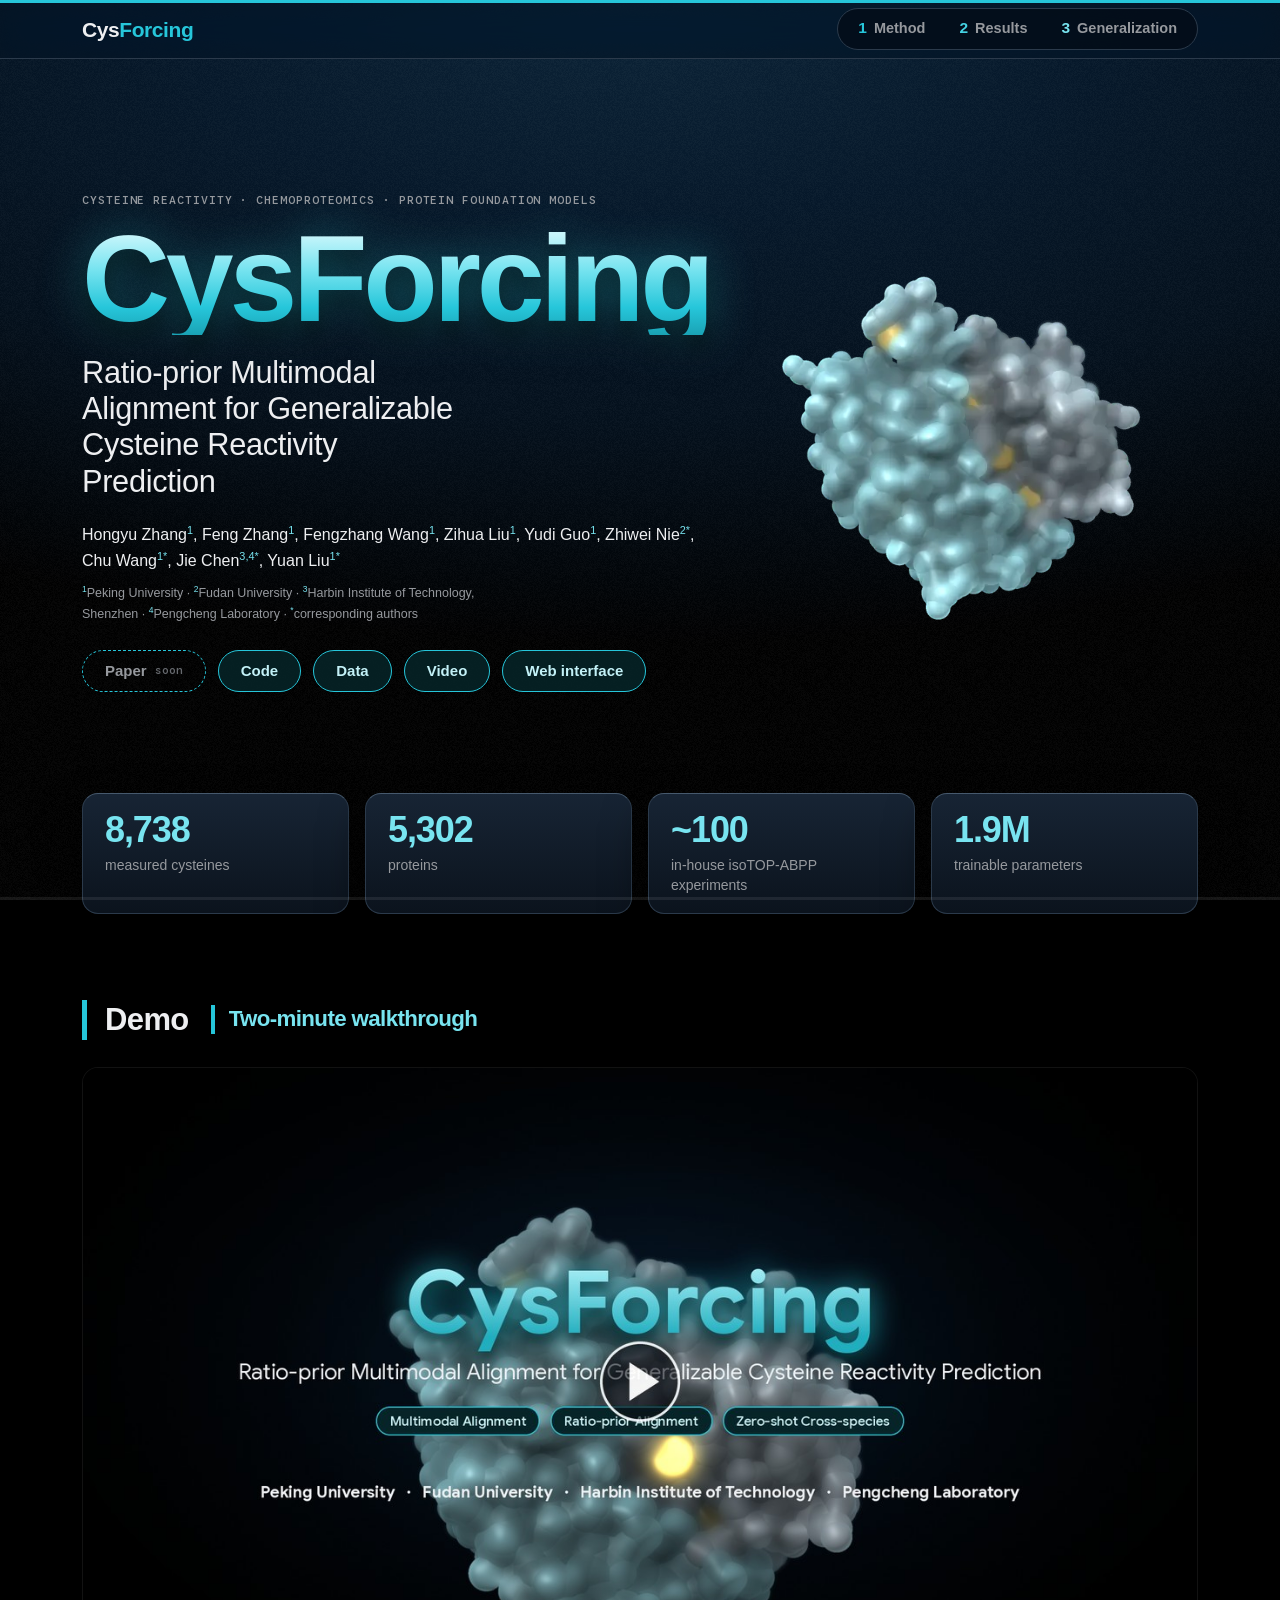
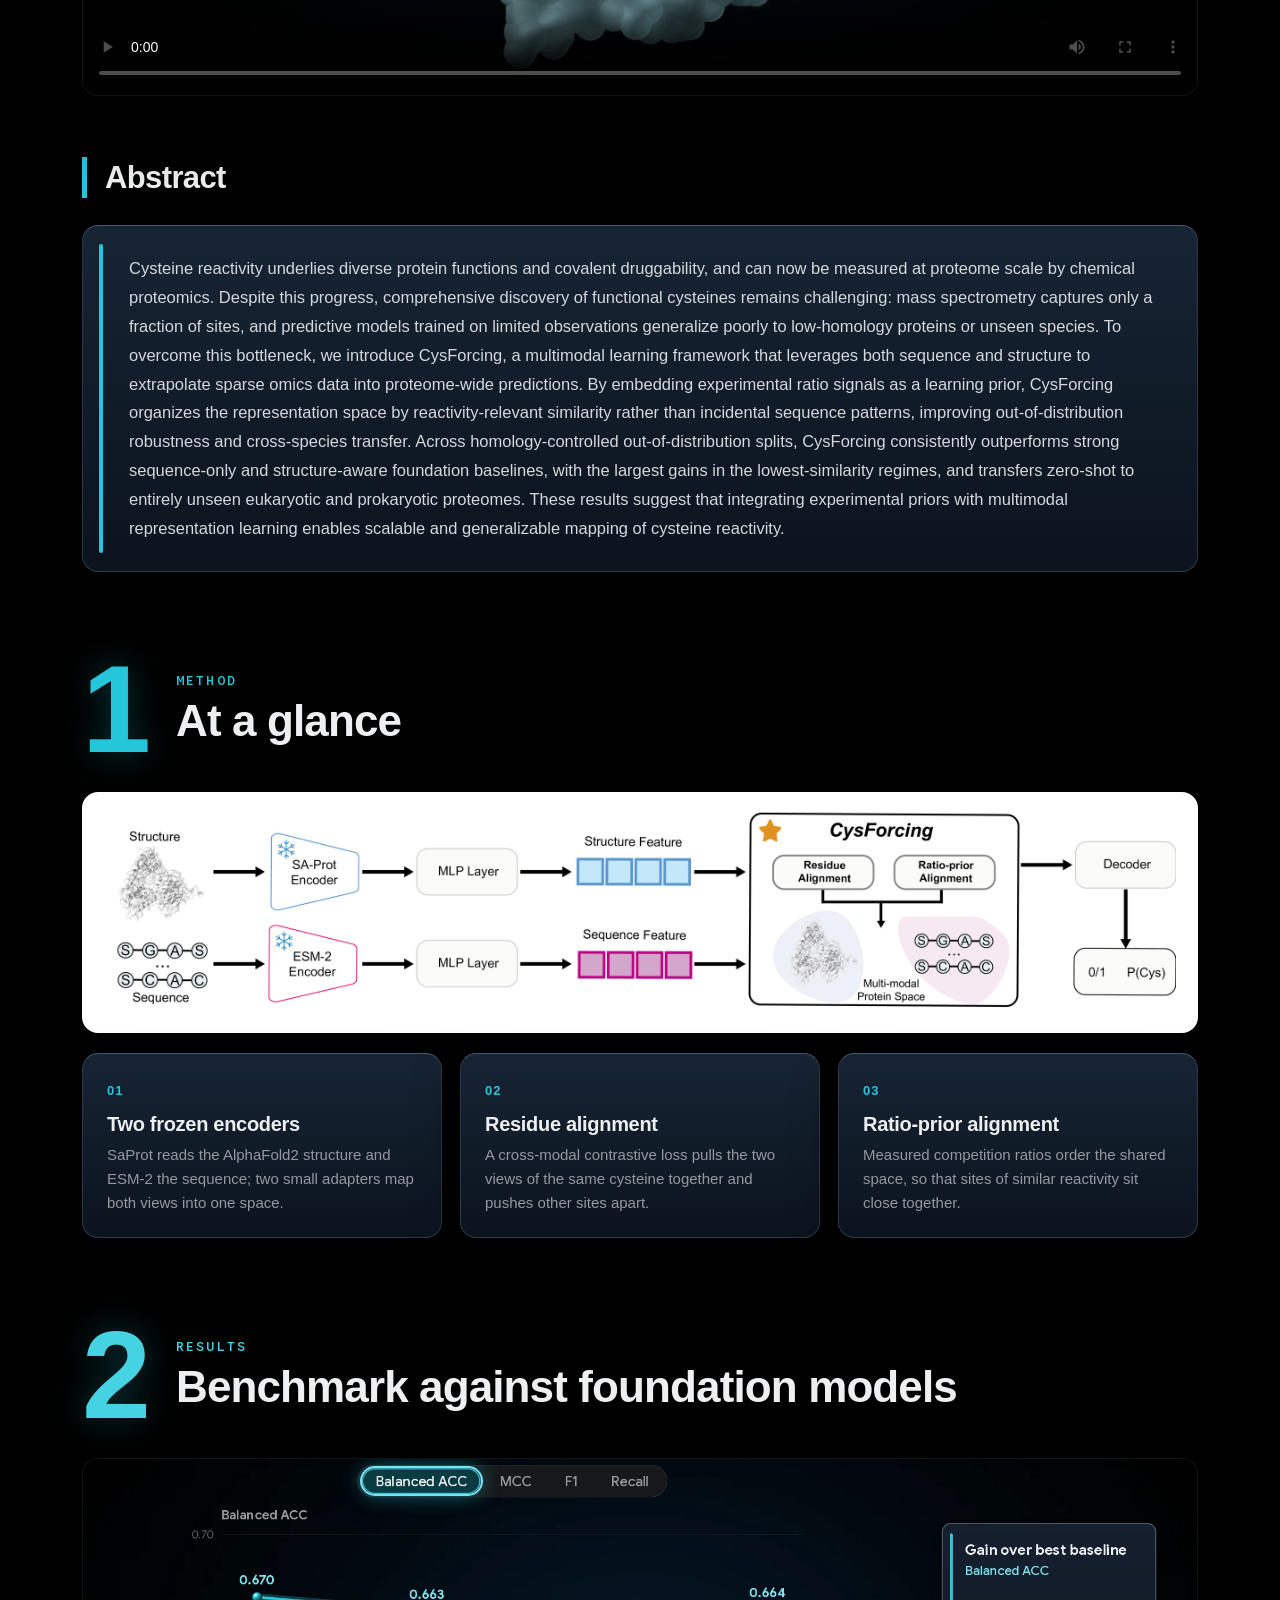
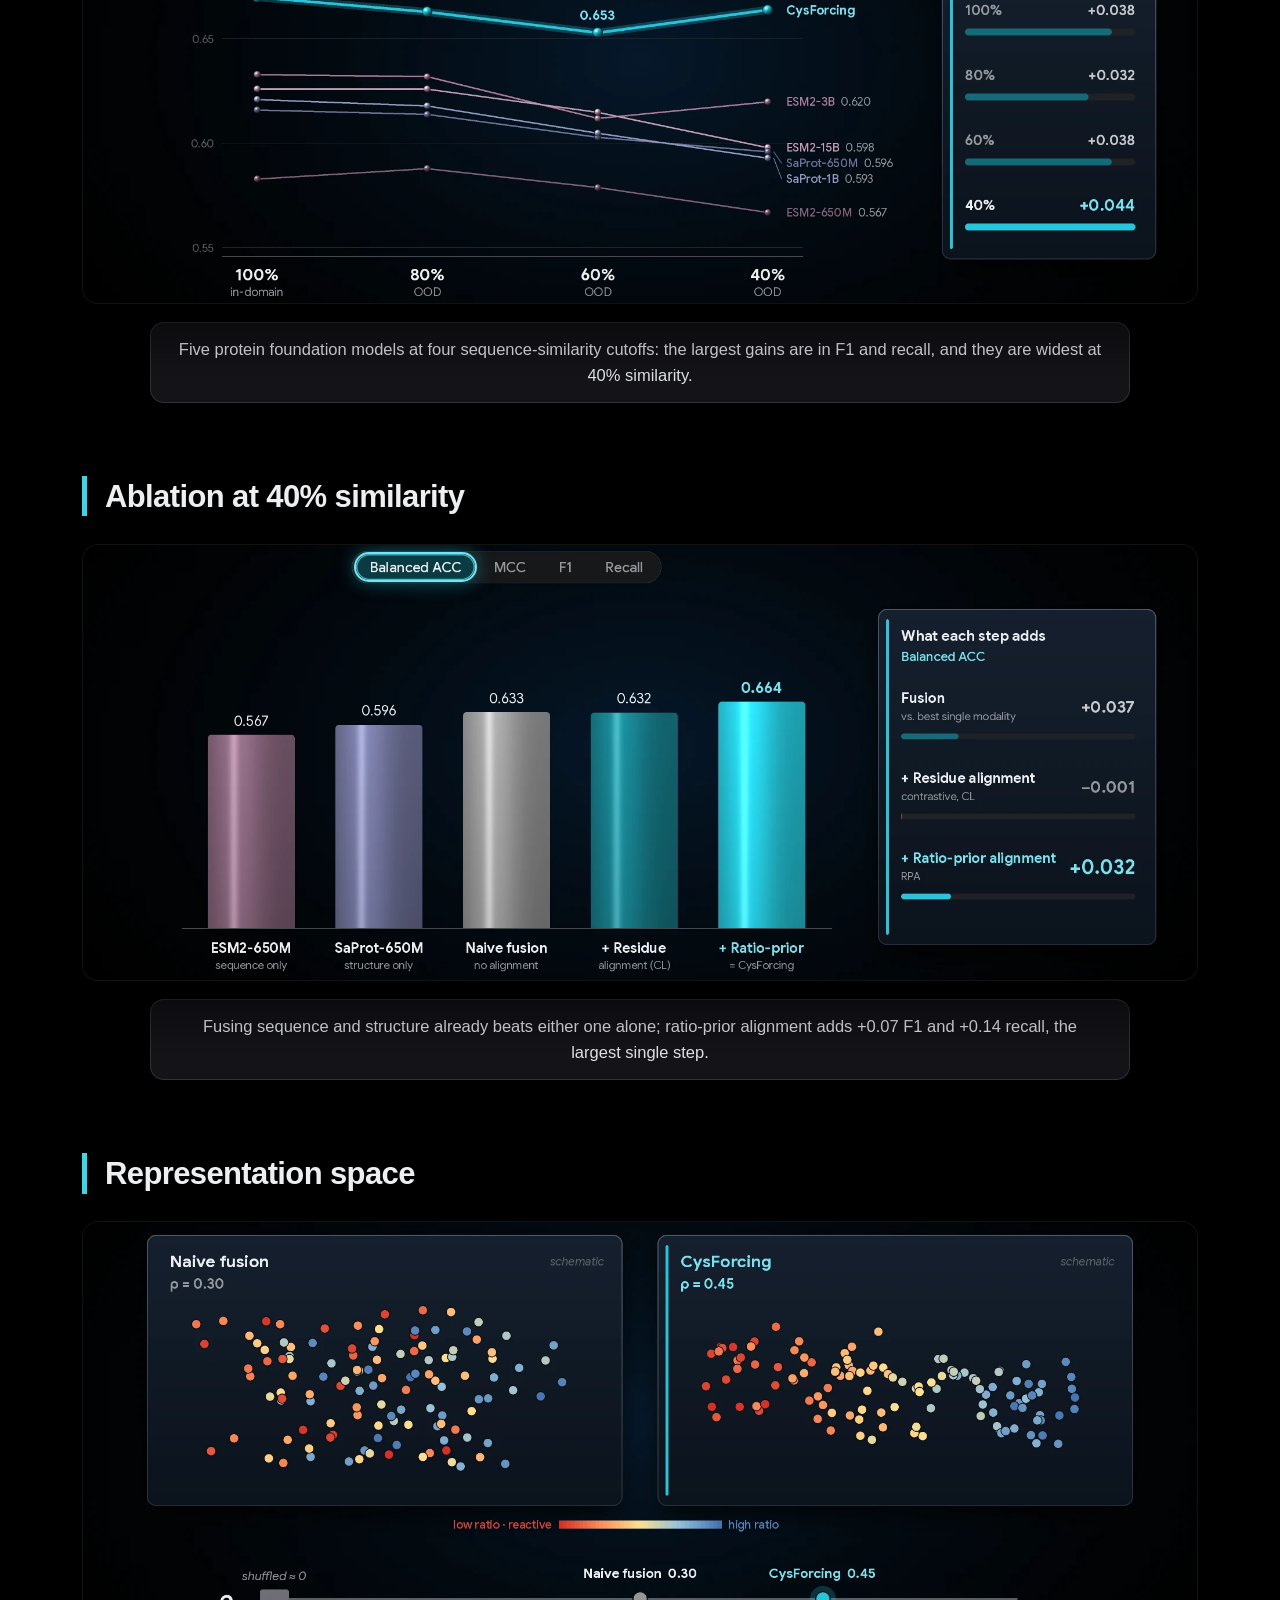
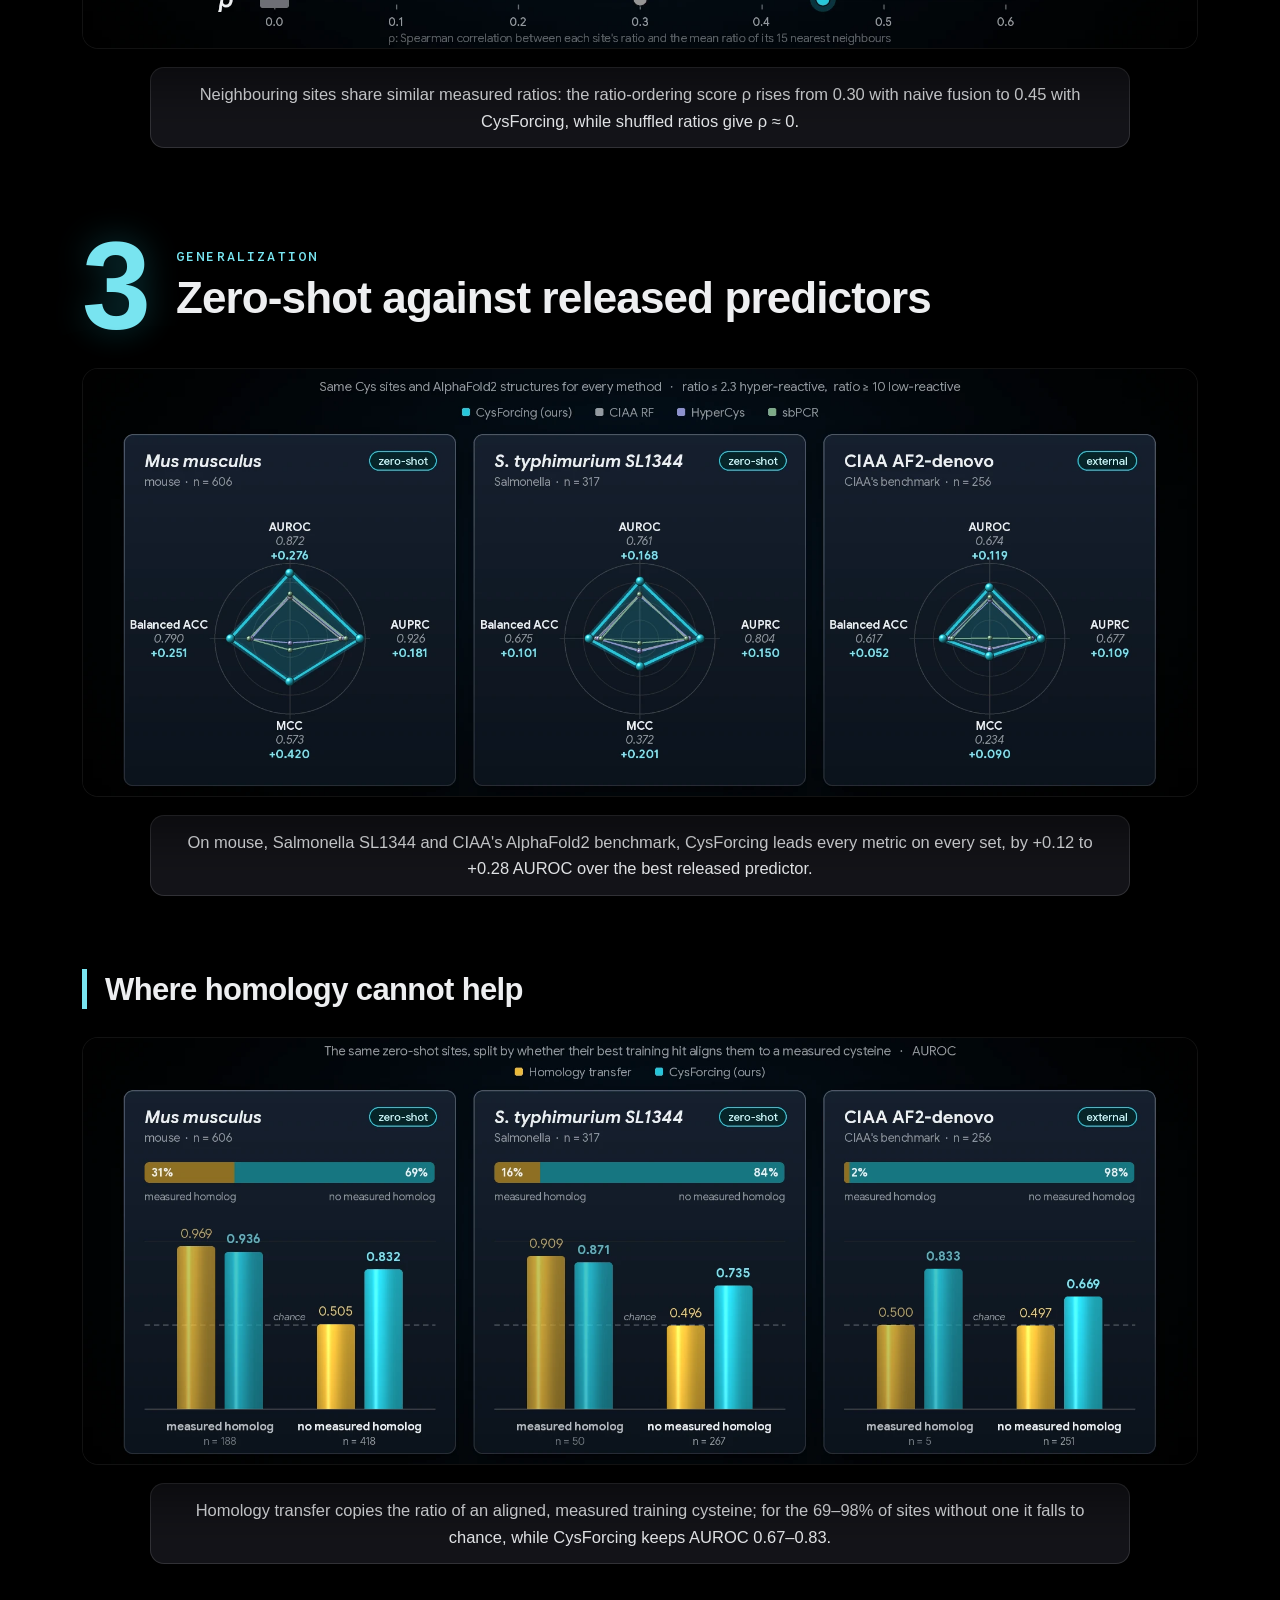
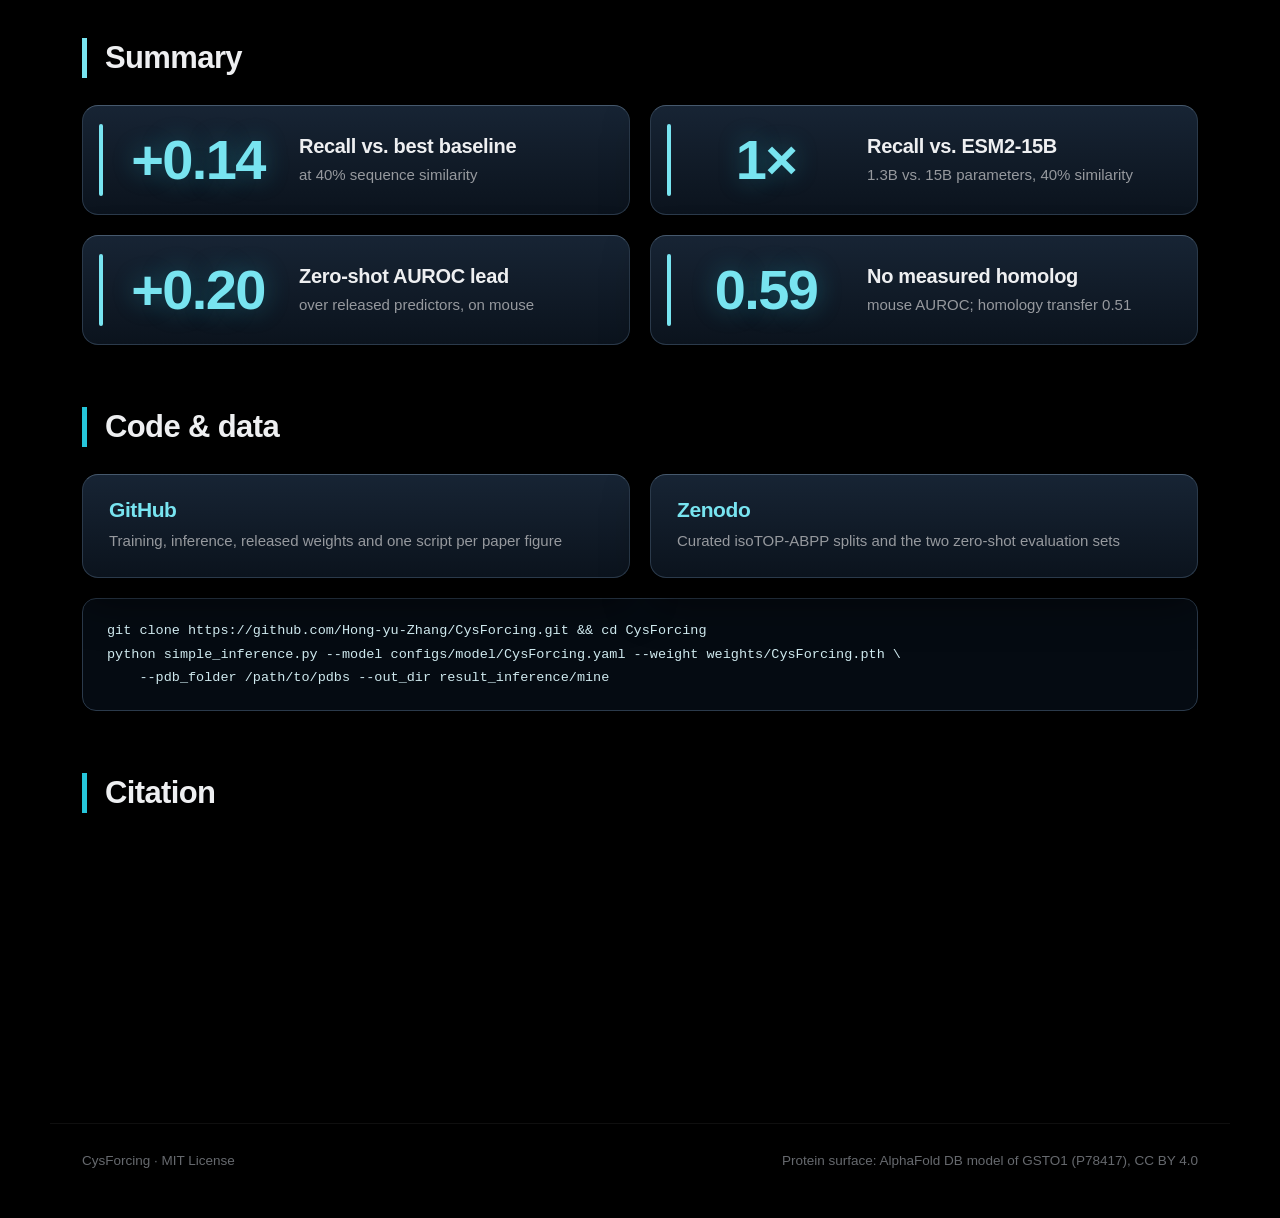
==== commit 63cad806: "Host the web interface on the project site - The page moves to docs/predict/, so GitHub Pages serves" ====
--- a/docs/index.html
+++ b/docs/index.html
@@ -43,6 +43,7 @@
       <a class="pill" href="https://github.com/Hong-yu-Zhang/CysForcing">Code</a>
       <a class="pill" href="https://doi.org/10.5281/zenodo.24350021">Data</a>
       <a class="pill" href="#demo">Video</a>
+      <a class="pill" href="predict/">Web interface</a>
     </nav>
   </div>
   <figure class="hero-protein">
